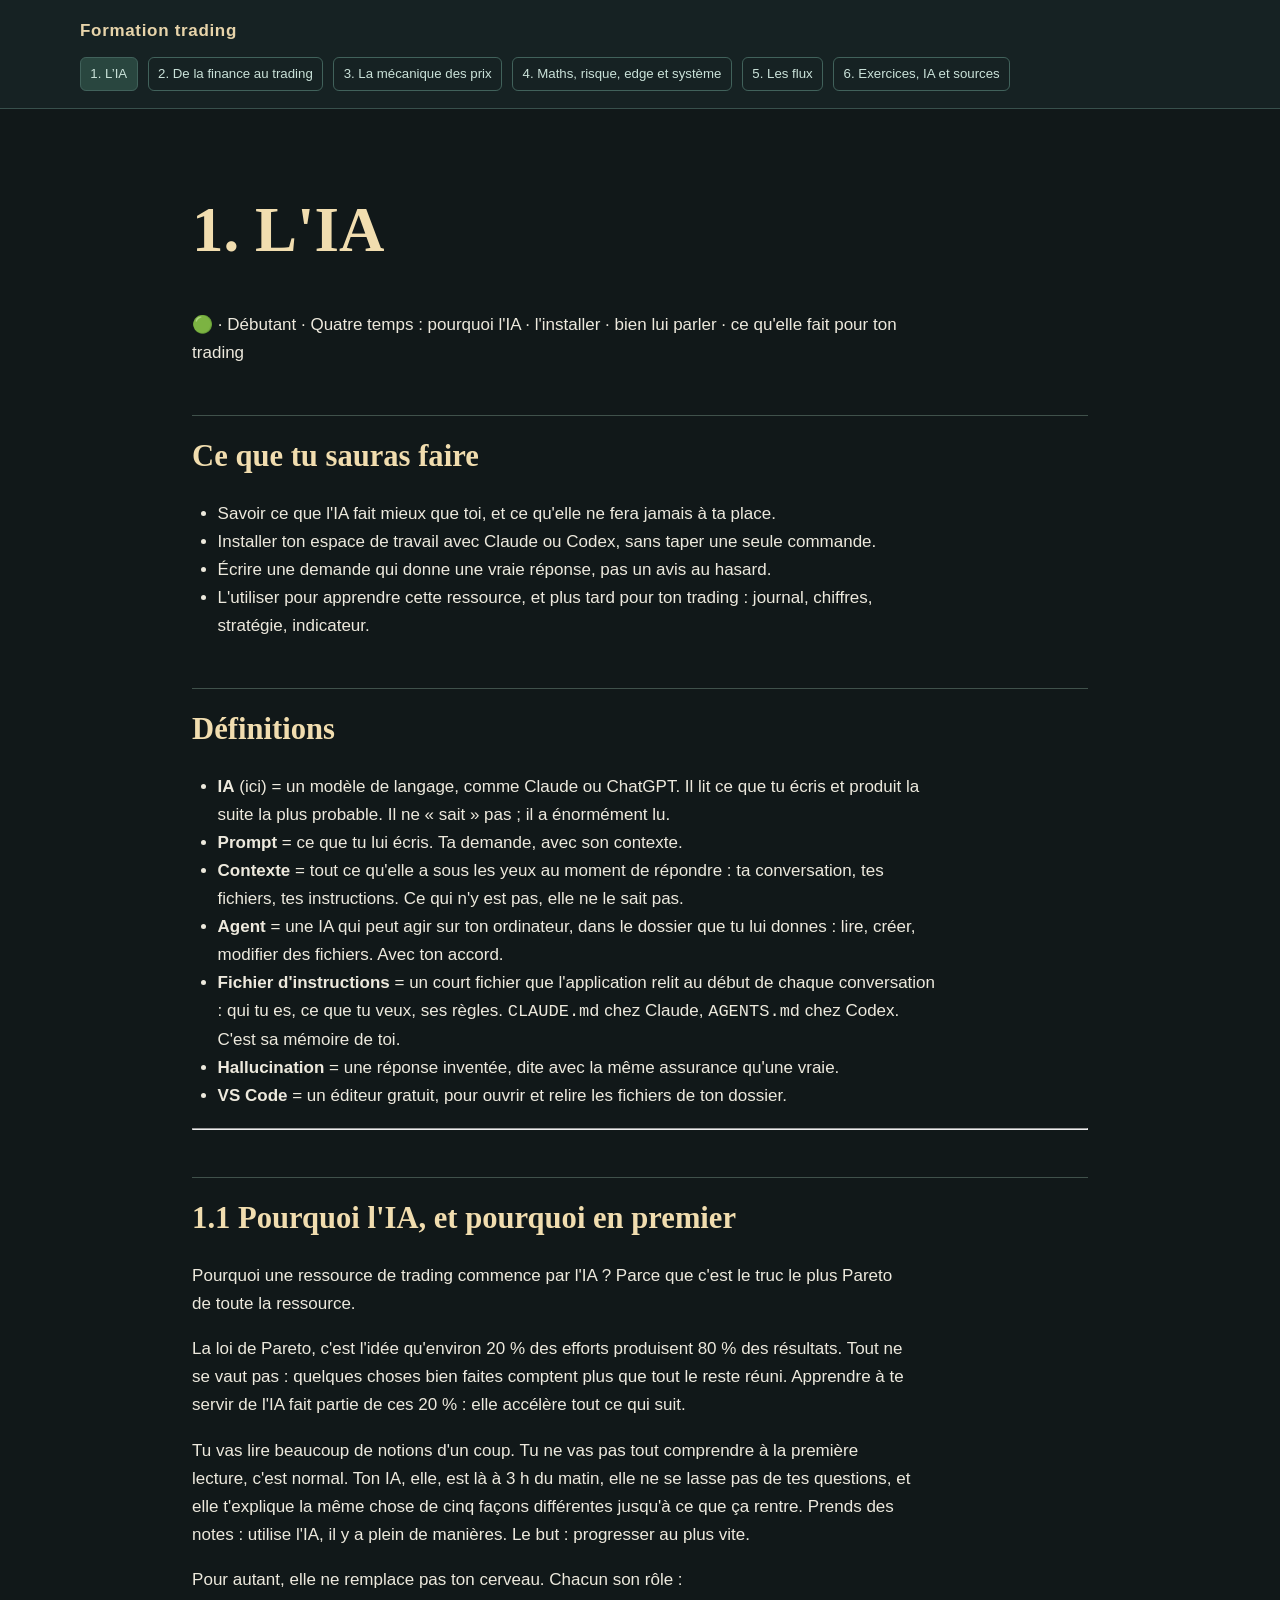
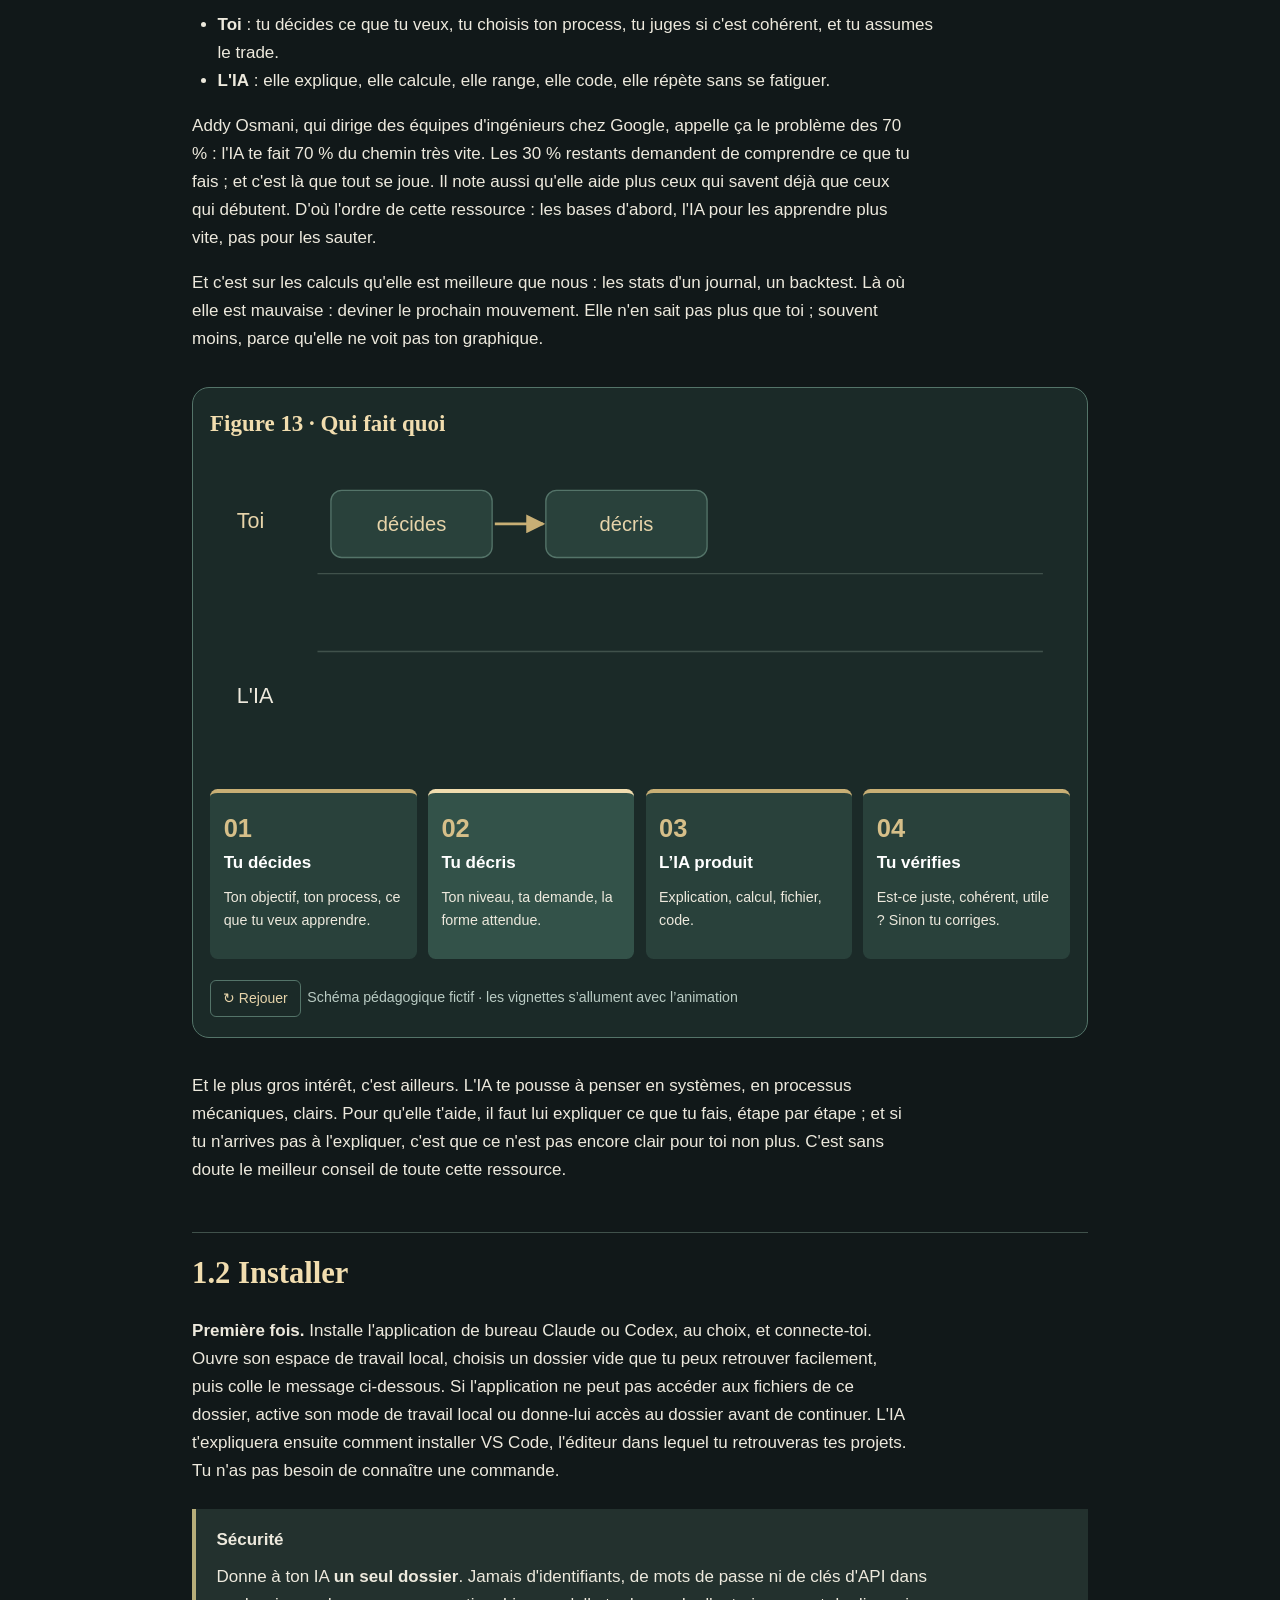
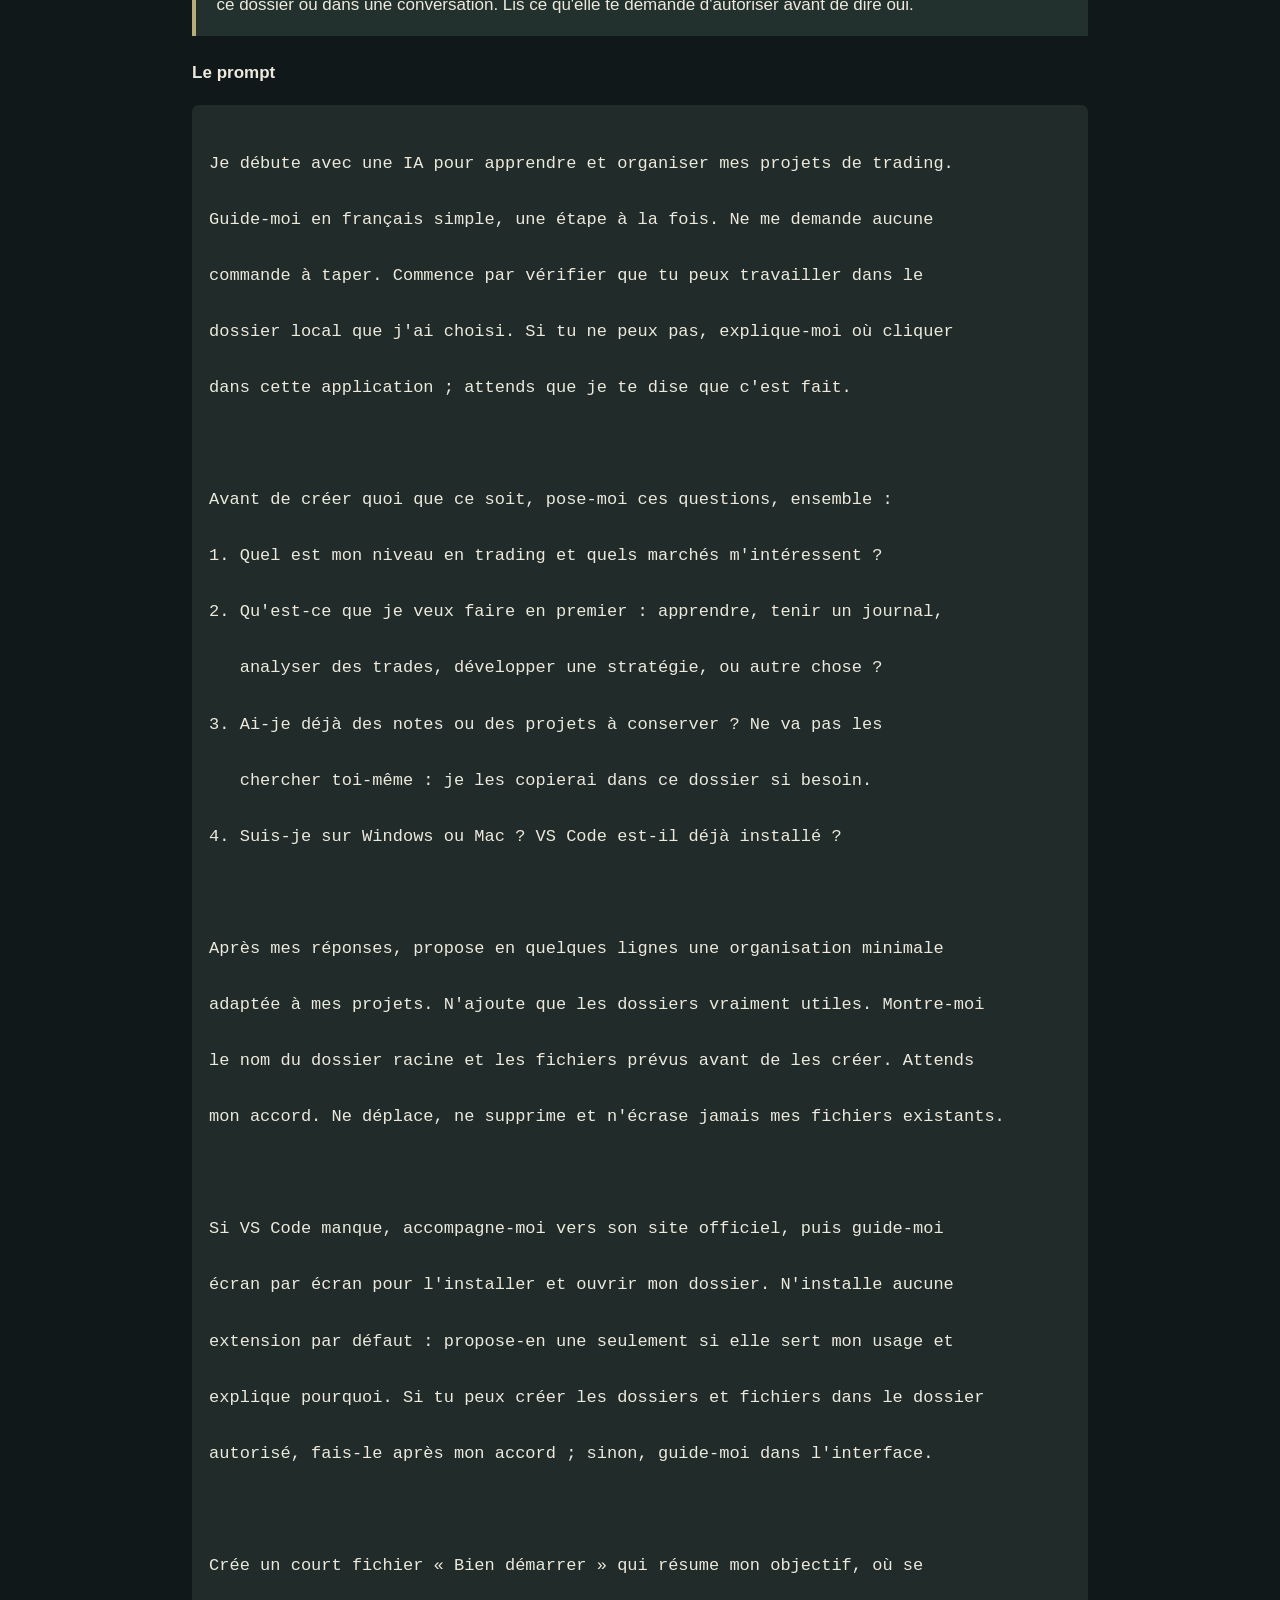
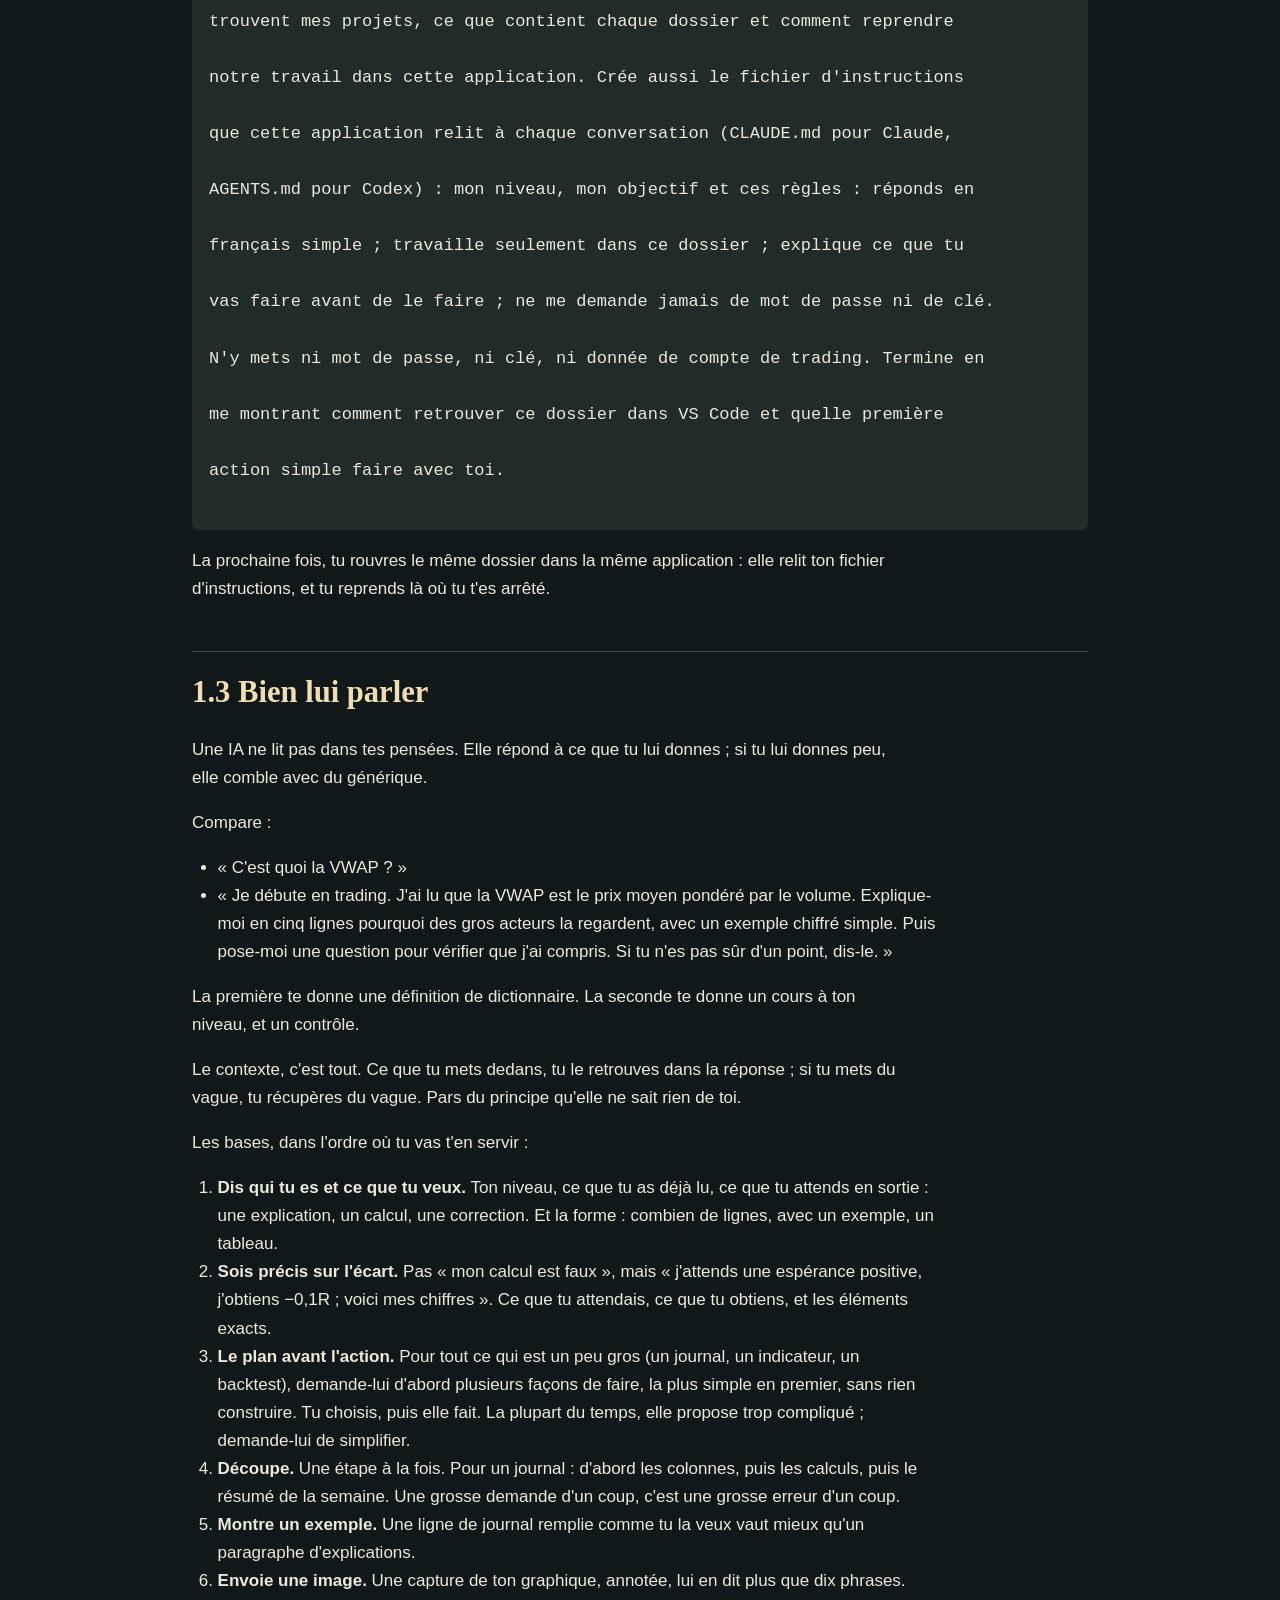
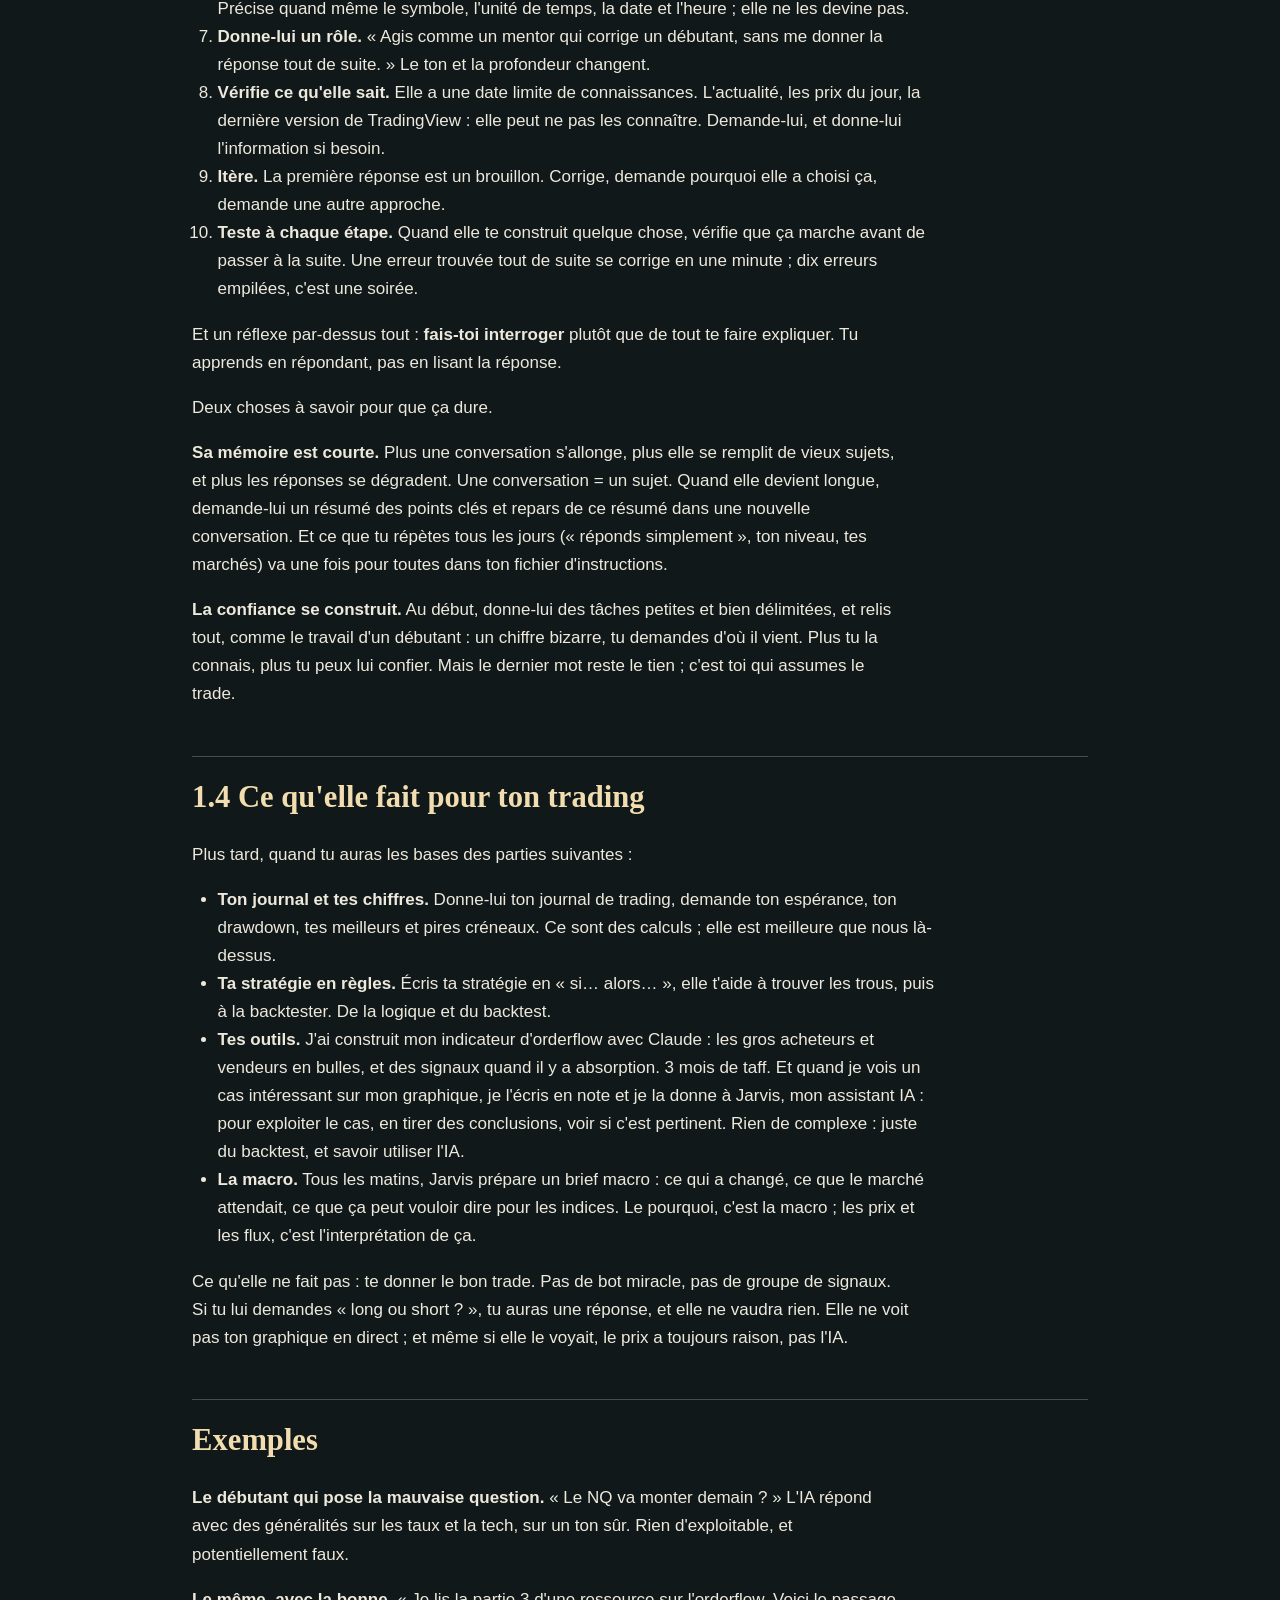
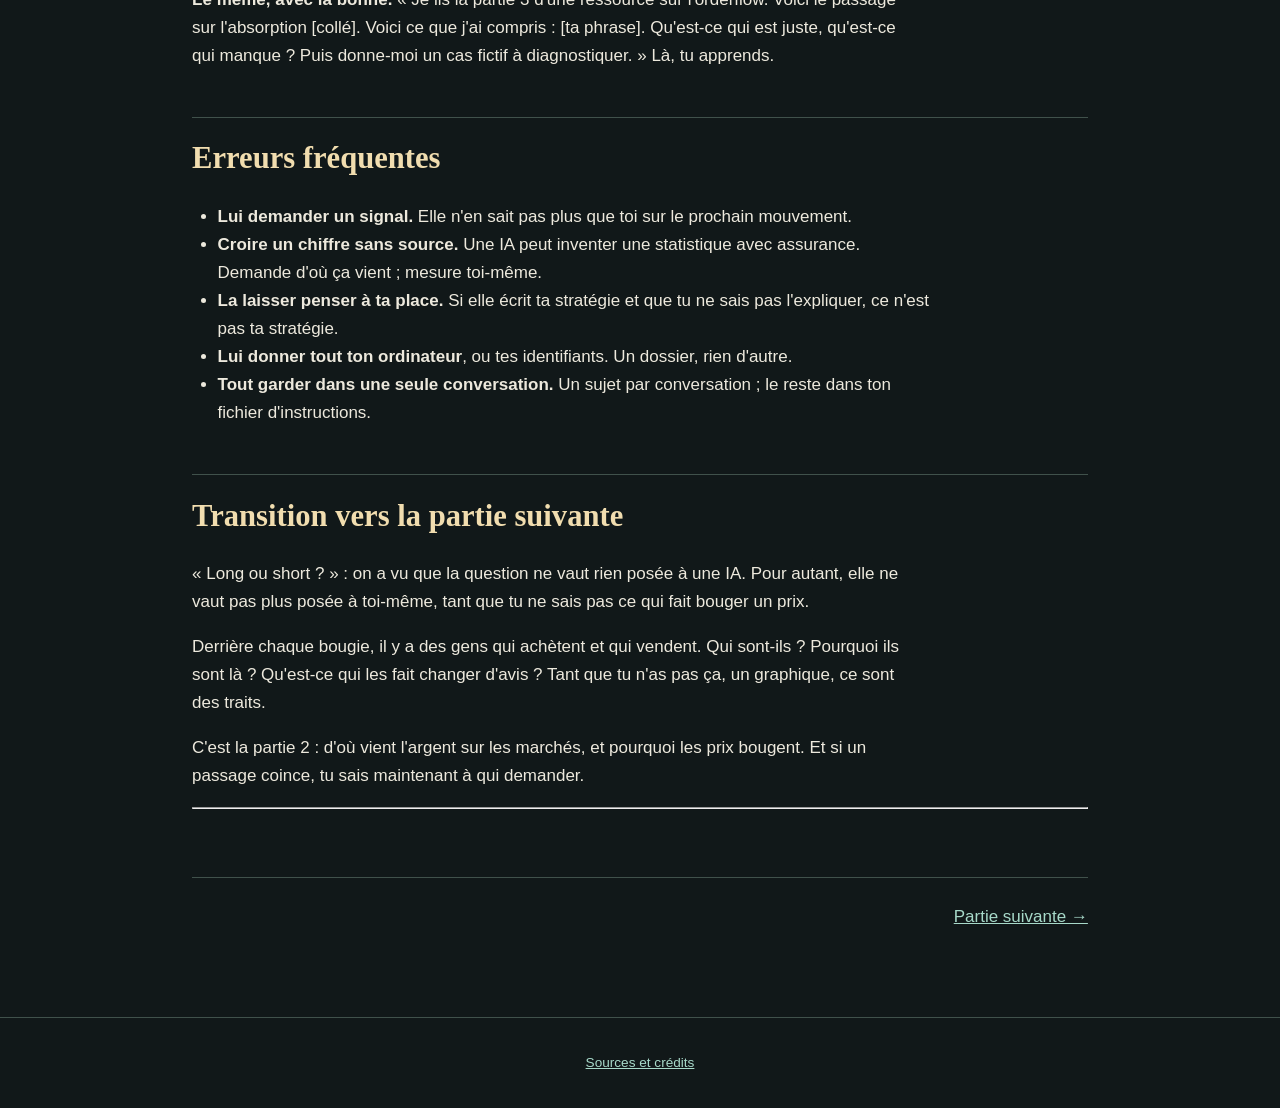
==== 1.html @ 9b66ea4e "Formation trading gratuite, version 1 du 28/09/2026 Co-Authored-By: Claude Opus 5.5 (1M context) <no" ====
<!doctype html><html lang="fr"><head><meta charset="utf-8"><meta name="viewport" content="width=device-width, initial-scale=1"><title>1. L’IA · Formation trading</title><link rel="stylesheet" href="style.css"></head><body><a class="skip" href="#contenu">Aller au contenu</a><header><a class="brand" href="index.html">Formation trading</a><nav aria-label="Sommaire"><a href="1.html" class="active">1. L’IA</a><a href="2.html" class="">2. De la finance au trading</a><a href="3.html" class="">3. La mécanique des prix</a><a href="4.html" class="">4. Maths, risque, edge et système</a><a href="5.html" class="">5. Les flux</a><a href="6.html" class="">6. Exercices, IA et sources</a></nav></header><main id="contenu"><h1>1. L'IA</h1>
<p>🟢 · Débutant · Quatre temps : pourquoi l'IA · l'installer · bien lui parler · ce qu'elle fait pour ton trading</p>
<h2>Ce que tu sauras faire</h2>
<ul>
<li>Savoir ce que l'IA fait mieux que toi, et ce qu'elle ne fera jamais à ta place.</li>
<li>Installer ton espace de travail avec Claude ou Codex, sans taper une seule commande.</li>
<li>Écrire une demande qui donne une vraie réponse, pas un avis au hasard.</li>
<li>L'utiliser pour apprendre cette ressource, et plus tard pour ton trading : journal, chiffres, stratégie, indicateur.</li>
</ul>
<h2>Définitions</h2>
<ul>
<li><strong>IA</strong> (ici) = un modèle de langage, comme Claude ou ChatGPT. Il lit ce que tu écris et produit la suite la plus probable. Il ne « sait » pas ; il a énormément lu.</li>
<li><strong>Prompt</strong> = ce que tu lui écris. Ta demande, avec son contexte.</li>
<li><strong>Contexte</strong> = tout ce qu'elle a sous les yeux au moment de répondre : ta conversation, tes fichiers, tes instructions. Ce qui n'y est pas, elle ne le sait pas.</li>
<li><strong>Agent</strong> = une IA qui peut agir sur ton ordinateur, dans le dossier que tu lui donnes : lire, créer, modifier des fichiers. Avec ton accord.</li>
<li><strong>Fichier d'instructions</strong> = un court fichier que l'application relit au début de chaque conversation : qui tu es, ce que tu veux, ses règles. <code>CLAUDE.md</code> chez Claude, <code>AGENTS.md</code> chez Codex. C'est sa mémoire de toi.</li>
<li><strong>Hallucination</strong> = une réponse inventée, dite avec la même assurance qu'une vraie.</li>
<li><strong>VS Code</strong> = un éditeur gratuit, pour ouvrir et relire les fichiers de ton dossier.</li>
</ul>
<hr>
<h2>1.1 Pourquoi l'IA, et pourquoi en premier</h2>
<p>Pourquoi une ressource de trading commence par l'IA ? Parce que c'est le truc le plus Pareto de toute la ressource.</p>
<p>La loi de Pareto, c'est l'idée qu'environ 20 % des efforts produisent 80 % des résultats. Tout ne se vaut pas : quelques choses bien faites comptent plus que tout le reste réuni. Apprendre à te servir de l'IA fait partie de ces 20 % : elle accélère tout ce qui suit.</p>
<p>Tu vas lire beaucoup de notions d'un coup. Tu ne vas pas tout comprendre à la première lecture, c'est normal. Ton IA, elle, est là à 3 h du matin, elle ne se lasse pas de tes questions, et elle t'explique la même chose de cinq façons différentes jusqu'à ce que ça rentre. Prends des notes : utilise l'IA, il y a plein de manières. Le but : progresser au plus vite.</p>
<p>Pour autant, elle ne remplace pas ton cerveau. Chacun son rôle :</p>
<ul>
<li><strong>Toi</strong> : tu décides ce que tu veux, tu choisis ton process, tu juges si c'est cohérent, et tu assumes le trade.</li>
<li><strong>L'IA</strong> : elle explique, elle calcule, elle range, elle code, elle répète sans se fatiguer.</li>
</ul>
<p>Addy Osmani, qui dirige des équipes d'ingénieurs chez Google, appelle ça le problème des 70 % : l'IA te fait 70 % du chemin très vite. Les 30 % restants demandent de comprendre ce que tu fais ; et c'est là que tout se joue. Il note aussi qu'elle aide plus ceux qui savent déjà que ceux qui débutent. D'où l'ordre de cette ressource : les bases d'abord, l'IA pour les apprendre plus vite, pas pour les sauter.</p>
<p>Et c'est sur les calculs qu'elle est meilleure que nous : les stats d'un journal, un backtest. Là où elle est mauvaise : deviner le prochain mouvement. Elle n'en sait pas plus que toi ; souvent moins, parce qu'elle ne voit pas ton graphique.</p>
<figure id="figure-13" class="figure anim" data-state="4"><figcaption>Figure 13 · Qui fait quoi</figcaption><div class="scene-wrap"><svg class="scene" viewBox="0 0 640 240" role="img" aria-label="Tu décides et décris, l'IA produit, tu vérifies"><defs><marker id="fleche" viewBox="0 0 10 10" refX="9" refY="5" markerWidth="7" markerHeight="7" orient="auto-start-reverse"><path d="M0,0 L10,5 L0,10 z" class="tete"/></marker></defs><text x="20" y="58" class="or k1" font-size="16" text-anchor="start">Toi</text><text x="20" y="188" class="k1" font-size="16" text-anchor="start">L'IA</text><line x1="80" y1="92" x2="620" y2="92" class="grille k1"/><line x1="80" y1="150" x2="620" y2="150" class="grille k1"/><g class="k1"><rect x="90" y="30" width="120" height="50" rx="8" class="boite or"/><text x="150.0" y="60.0" class="or" font-size="15" text-anchor="middle">décides</text></g><g class="k2"><rect x="250" y="30" width="120" height="50" rx="8" class="boite or"/><text x="310.0" y="60.0" class="or" font-size="15" text-anchor="middle">décris</text></g><line x1="212" y1="55" x2="248" y2="55" class="fleche draw k2" marker-end="url(#fleche)" pathLength="1"/><line x1="330" y1="82" x2="380" y2="158" class="fleche draw k3" marker-end="url(#fleche)" pathLength="1"/><g class="k3"><rect x="360" y="160" width="120" height="50" rx="8" class="boite "/><text x="420.0" y="190.0" class="" font-size="15" text-anchor="middle">produit</text></g><line x1="482" y1="170" x2="510" y2="82" class="fleche draw k4" marker-end="url(#fleche)" pathLength="1"/><g class="k4"><rect x="490" y="30" width="120" height="50" rx="8" class="boite or"/><text x="550.0" y="60.0" class="or" font-size="15" text-anchor="middle">vérifies</text></g><path d="M550,28 C550,4 310,4 310,28" class="retour draw k4" pathLength="1" fill="none" marker-end="url(#fleche)"/><text x="430" y="50" class="doux k4" font-size="12" text-anchor="middle">sinon tu corriges</text></svg></div><ol><li><span class="step">01</span><strong>Tu décides</strong><p>Ton objectif, ton process, ce que tu veux apprendre.</p></li><li><span class="step">02</span><strong>Tu décris</strong><p>Ton niveau, ta demande, la forme attendue.</p></li><li><span class="step">03</span><strong>L’IA produit</strong><p>Explication, calcul, fichier, code.</p></li><li><span class="step">04</span><strong>Tu vérifies</strong><p>Est-ce juste, cohérent, utile ? Sinon tu corriges.</p></li></ol><button type="button" class="rejouer">↻ Rejouer</button><small>Schéma pédagogique fictif · les vignettes s’allument avec l’animation</small></figure>
<p>Et le plus gros intérêt, c'est ailleurs. L'IA te pousse à penser en systèmes, en processus mécaniques, clairs. Pour qu'elle t'aide, il faut lui expliquer ce que tu fais, étape par étape ; et si tu n'arrives pas à l'expliquer, c'est que ce n'est pas encore clair pour toi non plus. C'est sans doute le meilleur conseil de toute cette ressource.</p>
<h2>1.2 Installer</h2>
<p><strong>Première fois.</strong> Installe l'application de bureau Claude ou Codex, au choix, et connecte-toi. Ouvre son espace de travail local, choisis un dossier vide que tu peux retrouver facilement, puis colle le message ci-dessous. Si l'application ne peut pas accéder aux fichiers de ce dossier, active son mode de travail local ou donne-lui accès au dossier avant de continuer. L'IA t'expliquera ensuite comment installer VS Code, l'éditeur dans lequel tu retrouveras tes projets. Tu n'as pas besoin de connaître une commande.</p>
<blockquote>
<p><strong>Sécurité</strong></p>
<p>Donne à ton IA <strong>un seul dossier</strong>. Jamais d'identifiants, de mots de passe ni de clés d'API dans ce dossier ou dans une conversation. Lis ce qu'elle te demande d'autoriser avant de dire oui.</p>
</blockquote>
<p><strong>Le prompt</strong></p>
<pre><code>
Je débute avec une IA pour apprendre et organiser mes projets de trading.

Guide-moi en français simple, une étape à la fois. Ne me demande aucune

commande à taper. Commence par vérifier que tu peux travailler dans le

dossier local que j&#x27;ai choisi. Si tu ne peux pas, explique-moi où cliquer

dans cette application ; attends que je te dise que c&#x27;est fait.



Avant de créer quoi que ce soit, pose-moi ces questions, ensemble :

1. Quel est mon niveau en trading et quels marchés m&#x27;intéressent ?

2. Qu&#x27;est-ce que je veux faire en premier : apprendre, tenir un journal,

   analyser des trades, développer une stratégie, ou autre chose ?

3. Ai-je déjà des notes ou des projets à conserver ? Ne va pas les

   chercher toi-même : je les copierai dans ce dossier si besoin.

4. Suis-je sur Windows ou Mac ? VS Code est-il déjà installé ?



Après mes réponses, propose en quelques lignes une organisation minimale

adaptée à mes projets. N&#x27;ajoute que les dossiers vraiment utiles. Montre-moi

le nom du dossier racine et les fichiers prévus avant de les créer. Attends

mon accord. Ne déplace, ne supprime et n&#x27;écrase jamais mes fichiers existants.



Si VS Code manque, accompagne-moi vers son site officiel, puis guide-moi

écran par écran pour l&#x27;installer et ouvrir mon dossier. N&#x27;installe aucune

extension par défaut : propose-en une seulement si elle sert mon usage et

explique pourquoi. Si tu peux créer les dossiers et fichiers dans le dossier

autorisé, fais-le après mon accord ; sinon, guide-moi dans l&#x27;interface.



Crée un court fichier « Bien démarrer » qui résume mon objectif, où se

trouvent mes projets, ce que contient chaque dossier et comment reprendre

notre travail dans cette application. Crée aussi le fichier d&#x27;instructions

que cette application relit à chaque conversation (CLAUDE.md pour Claude,

AGENTS.md pour Codex) : mon niveau, mon objectif et ces règles : réponds en

français simple ; travaille seulement dans ce dossier ; explique ce que tu

vas faire avant de le faire ; ne me demande jamais de mot de passe ni de clé.

N&#x27;y mets ni mot de passe, ni clé, ni donnée de compte de trading. Termine en

me montrant comment retrouver ce dossier dans VS Code et quelle première

action simple faire avec toi.

</code></pre>
<p>La prochaine fois, tu rouvres le même dossier dans la même application : elle relit ton fichier d'instructions, et tu reprends là où tu t'es arrêté.</p>
<h2>1.3 Bien lui parler</h2>
<p>Une IA ne lit pas dans tes pensées. Elle répond à ce que tu lui donnes ; si tu lui donnes peu, elle comble avec du générique.</p>
<p>Compare :</p>
<ul>
<li>« C'est quoi la VWAP ? »</li>
<li>« Je débute en trading. J'ai lu que la VWAP est le prix moyen pondéré par le volume. Explique-moi en cinq lignes pourquoi des gros acteurs la regardent, avec un exemple chiffré simple. Puis pose-moi une question pour vérifier que j'ai compris. Si tu n'es pas sûr d'un point, dis-le. »</li>
</ul>
<p>La première te donne une définition de dictionnaire. La seconde te donne un cours à ton niveau, et un contrôle.</p>
<p>Le contexte, c'est tout. Ce que tu mets dedans, tu le retrouves dans la réponse ; si tu mets du vague, tu récupères du vague. Pars du principe qu'elle ne sait rien de toi.</p>
<p>Les bases, dans l'ordre où tu vas t'en servir :</p>
<ol>
<li><strong>Dis qui tu es et ce que tu veux.</strong> Ton niveau, ce que tu as déjà lu, ce que tu attends en sortie : une explication, un calcul, une correction. Et la forme : combien de lignes, avec un exemple, un tableau.</li>
<li><strong>Sois précis sur l'écart.</strong> Pas « mon calcul est faux », mais « j'attends une espérance positive, j'obtiens −0,1R ; voici mes chiffres ». Ce que tu attendais, ce que tu obtiens, et les éléments exacts.</li>
<li><strong>Le plan avant l'action.</strong> Pour tout ce qui est un peu gros (un journal, un indicateur, un backtest), demande-lui d'abord plusieurs façons de faire, la plus simple en premier, sans rien construire. Tu choisis, puis elle fait. La plupart du temps, elle propose trop compliqué ; demande-lui de simplifier.</li>
<li><strong>Découpe.</strong> Une étape à la fois. Pour un journal : d'abord les colonnes, puis les calculs, puis le résumé de la semaine. Une grosse demande d'un coup, c'est une grosse erreur d'un coup.</li>
<li><strong>Montre un exemple.</strong> Une ligne de journal remplie comme tu la veux vaut mieux qu'un paragraphe d'explications.</li>
<li><strong>Envoie une image.</strong> Une capture de ton graphique, annotée, lui en dit plus que dix phrases. Précise quand même le symbole, l'unité de temps, la date et l'heure ; elle ne les devine pas.</li>
<li><strong>Donne-lui un rôle.</strong> « Agis comme un mentor qui corrige un débutant, sans me donner la réponse tout de suite. » Le ton et la profondeur changent.</li>
<li><strong>Vérifie ce qu'elle sait.</strong> Elle a une date limite de connaissances. L'actualité, les prix du jour, la dernière version de TradingView : elle peut ne pas les connaître. Demande-lui, et donne-lui l'information si besoin.</li>
<li><strong>Itère.</strong> La première réponse est un brouillon. Corrige, demande pourquoi elle a choisi ça, demande une autre approche.</li>
<li><strong>Teste à chaque étape.</strong> Quand elle te construit quelque chose, vérifie que ça marche avant de passer à la suite. Une erreur trouvée tout de suite se corrige en une minute ; dix erreurs empilées, c'est une soirée.</li>
</ol>
<p>Et un réflexe par-dessus tout : <strong>fais-toi interroger</strong> plutôt que de tout te faire expliquer. Tu apprends en répondant, pas en lisant la réponse.</p>
<p>Deux choses à savoir pour que ça dure.</p>
<p><strong>Sa mémoire est courte.</strong> Plus une conversation s'allonge, plus elle se remplit de vieux sujets, et plus les réponses se dégradent. Une conversation = un sujet. Quand elle devient longue, demande-lui un résumé des points clés et repars de ce résumé dans une nouvelle conversation. Et ce que tu répètes tous les jours (« réponds simplement », ton niveau, tes marchés) va une fois pour toutes dans ton fichier d'instructions.</p>
<p><strong>La confiance se construit.</strong> Au début, donne-lui des tâches petites et bien délimitées, et relis tout, comme le travail d'un débutant : un chiffre bizarre, tu demandes d'où il vient. Plus tu la connais, plus tu peux lui confier. Mais le dernier mot reste le tien ; c'est toi qui assumes le trade.</p>
<h2>1.4 Ce qu'elle fait pour ton trading</h2>
<p>Plus tard, quand tu auras les bases des parties suivantes :</p>
<ul>
<li><strong>Ton journal et tes chiffres.</strong> Donne-lui ton journal de trading, demande ton espérance, ton drawdown, tes meilleurs et pires créneaux. Ce sont des calculs ; elle est meilleure que nous là-dessus.</li>
<li><strong>Ta stratégie en règles.</strong> Écris ta stratégie en « si… alors… », elle t'aide à trouver les trous, puis à la backtester. De la logique et du backtest.</li>
<li><strong>Tes outils.</strong> J'ai construit mon indicateur d'orderflow avec Claude : les gros acheteurs et vendeurs en bulles, et des signaux quand il y a absorption. 3 mois de taff. Et quand je vois un cas intéressant sur mon graphique, je l'écris en note et je la donne à Jarvis, mon assistant IA : pour exploiter le cas, en tirer des conclusions, voir si c'est pertinent. Rien de complexe : juste du backtest, et savoir utiliser l'IA.</li>
<li><strong>La macro.</strong> Tous les matins, Jarvis prépare un brief macro : ce qui a changé, ce que le marché attendait, ce que ça peut vouloir dire pour les indices. Le pourquoi, c'est la macro ; les prix et les flux, c'est l'interprétation de ça.</li>
</ul>
<p>Ce qu'elle ne fait pas : te donner le bon trade. Pas de bot miracle, pas de groupe de signaux. Si tu lui demandes « long ou short ? », tu auras une réponse, et elle ne vaudra rien. Elle ne voit pas ton graphique en direct ; et même si elle le voyait, le prix a toujours raison, pas l'IA.</p>
<h2>Exemples</h2>
<p><strong>Le débutant qui pose la mauvaise question.</strong> « Le NQ va monter demain ? » L'IA répond avec des généralités sur les taux et la tech, sur un ton sûr. Rien d'exploitable, et potentiellement faux.</p>
<p><strong>Le même, avec la bonne.</strong> « Je lis la partie 3 d'une ressource sur l'orderflow. Voici le passage sur l'absorption [collé]. Voici ce que j'ai compris : [ta phrase]. Qu'est-ce qui est juste, qu'est-ce qui manque ? Puis donne-moi un cas fictif à diagnostiquer. » Là, tu apprends.</p>
<h2>Erreurs fréquentes</h2>
<ul>
<li><strong>Lui demander un signal.</strong> Elle n'en sait pas plus que toi sur le prochain mouvement.</li>
<li><strong>Croire un chiffre sans source.</strong> Une IA peut inventer une statistique avec assurance. Demande d'où ça vient ; mesure toi-même.</li>
<li><strong>La laisser penser à ta place.</strong> Si elle écrit ta stratégie et que tu ne sais pas l'expliquer, ce n'est pas ta stratégie.</li>
<li><strong>Lui donner tout ton ordinateur</strong>, ou tes identifiants. Un dossier, rien d'autre.</li>
<li><strong>Tout garder dans une seule conversation.</strong> Un sujet par conversation ; le reste dans ton fichier d'instructions.</li>
</ul>
<h2>Transition vers la partie suivante</h2>
<p>« Long ou short ? » : on a vu que la question ne vaut rien posée à une IA. Pour autant, elle ne vaut pas plus posée à toi-même, tant que tu ne sais pas ce qui fait bouger un prix.</p>
<p>Derrière chaque bougie, il y a des gens qui achètent et qui vendent. Qui sont-ils ? Pourquoi ils sont là ? Qu'est-ce qui les fait changer d'avis ? Tant que tu n'as pas ça, un graphique, ce sont des traits.</p>
<p>C'est la partie 2 : d'où vient l'argent sur les marchés, et pourquoi les prix bougent. Et si un passage coince, tu sais maintenant à qui demander.</p>
<hr>
<div class="pager"><span></span><a href="2.html">Partie suivante →</a></div></main><footer><a href="6.html#sources">Sources et crédits</a></footer><script src="anim.js" defer></script></body></html>
---- style.css ----
:root{font-family:Inter,Segoe UI,Arial,sans-serif;color:#ede9dd;background:#111819;font-size:17px;line-height:1.65}*{box-sizing:border-box}body{margin:0}a{color:#a7d9c9}a:hover{color:#fff}header{background:#162223;border-bottom:1px solid #38504c;padding:1rem max(1rem,calc((100vw - 1120px)/2));position:relative}.brand{display:block;color:#e7d4aa;text-decoration:none;font-weight:700;letter-spacing:.04em;margin-bottom:.7rem}nav[aria-label=Sommaire]{display:flex;gap:.6rem;flex-wrap:wrap}nav[aria-label=Sommaire] a{font-size:.78rem;line-height:1.25;padding:.45rem .55rem;border:1px solid #41625b;border-radius:.35rem;text-decoration:none;color:#cae2d9}.active,nav a:hover{background:#29463f}main{max-width:940px;margin:auto;padding:2.5rem 1.3rem 5rem}h1,h2,h3{font-family:Georgia,serif;line-height:1.2;color:#f1ddaf}h1{font-size:clamp(2.2rem,5vw,3.7rem)}h2{font-size:1.8rem;margin-top:2.8rem;border-top:1px solid #40514b;padding-top:1.3rem}h3{font-size:1.3rem;margin-top:2rem}p,li{max-width:76ch}ul,ol{padding-left:1.5rem}blockquote{background:#23312e;border-left:4px solid #b7ad79;margin:1.4rem 0;padding:.5rem 1.2rem}blockquote p{margin:.5rem 0}mark{background:#665330;color:#fff0c8;padding:.05rem .2rem}table{display:block;overflow-x:auto;border-collapse:collapse;max-width:100%;font-size:.88rem}th,td{border:1px solid #50635d;padding:.45rem .65rem;min-width:120px}th{background:#23312e}code{font-family:Consolas,monospace}pre{overflow-x:auto;background:#202b2a;padding:1rem;border-radius:.4rem}pre code{white-space:pre-wrap}.draft{border-left:3px solid #cfad6c;padding:.6rem 1rem;background:#2b2922;color:#f3dfb5}.figure{border:1px solid #547469;background:#1b2a28;border-radius:1rem;padding:1rem;margin:2rem 0}.figure figcaption{font-family:Georgia,serif;font-size:1.35rem;color:#f1ddaf;font-weight:700}.figure ol{display:grid;grid-template-columns:repeat(4,minmax(0,1fr));gap:.65rem;list-style:none;padding:0}.figure li{background:#29413b;border-top:4px solid #c8af75;border-radius:.45rem;padding:.8rem;min-height:10rem}.figure li strong{display:block;color:#fff}.figure li p{font-size:.84rem;margin:.5rem 0}.step{display:block;color:#d6bf89;font-size:1.5rem;font-weight:800}.figure small{color:#b9cbc3}.pager{display:flex;justify-content:space-between;gap:1rem;border-top:1px solid #40514b;padding-top:1.5rem;margin-top:4rem}.toc{display:grid;grid-template-columns:repeat(2,minmax(0,1fr));gap:.7rem;margin:2rem 0}.toc a{border:1px solid #547469;padding:1rem;border-radius:.5rem;text-decoration:none}footer{border-top:1px solid #40514b;text-align:center;padding:2rem;color:#b6c5bd;font-size:.8rem}.skip{position:absolute;left:-10000px}.skip:focus{left:1rem;top:1rem;background:#fff;color:#111;padding:.5rem;z-index:10}@media(max-width:680px){main{padding:1.3rem 1rem 3rem}nav[aria-label=Sommaire]{overflow-x:auto;flex-wrap:nowrap;padding-bottom:.3rem}nav[aria-label=Sommaire] a{white-space:nowrap}.figure ol,.toc{grid-template-columns:1fr 1fr}.figure li{min-height:0}}@media(max-width:420px){.figure ol,.toc{grid-template-columns:1fr}}
.capture{margin:2rem 0}.capture img{display:block;max-width:100%;height:auto;border:1px solid #547469;border-radius:.4rem}.capture figcaption{font-size:.84rem;color:#b9cbc3;margin-top:.5rem}

/* Figures animées : couleurs de la charte existante, un geste par état. */
.scene{display:block;width:100%;height:auto;margin:.4rem 0 .8rem;font-family:inherit}
.scene text{fill:#ede9dd}.scene .doux{fill:#b9cbc3}.scene .or{fill:#e7d4aa}.scene .up{fill:#8fd1b4}.scene .dn{fill:#e39a86}
.scene .grille{stroke:#40514b;stroke-width:1}.scene .cadre{fill:#1f302d;stroke:#40514b}.scene .boite{fill:#29413b;stroke:#547469}
.scene .jeton{fill:#b9cbc3}.scene .barre,.scene .vol{fill:#6f8d85}.scene .bougie{fill:#a7d9c9}.scene .point{fill:#a7d9c9}
.scene .or-plein,.scene .tete{fill:#c8af75}.scene .prix{stroke:#ede9dd;stroke-width:2.5}.scene .vwap{stroke:#c8af75;stroke-width:3}
.scene .bande{stroke:#c8af75;stroke-width:1.5;stroke-dasharray:6 5}.scene .repere{stroke:#c8af75;stroke-width:1.5;stroke-dasharray:5 5}
.scene .fleche,.scene .fleche-up,.scene .retour{stroke:#c8af75;stroke-width:2}.scene .fleche-up{stroke:#8fd1b4}.scene .retour{stroke-dasharray:6 5}
.scene .up-l{stroke:#8fd1b4;stroke-width:3}.scene .or-l{stroke:#c8af75;stroke-width:3}.scene .dn-l{stroke:#e39a86;stroke-width:3}
.anim [class*=" k"],.anim [class^="k"],.anim [class*=" only"]{opacity:0;transition:opacity .5s ease,stroke-dashoffset 1.1s ease,transform .6s ease}
.anim .draw{stroke-dasharray:1;stroke-dashoffset:1}.anim .retour.draw{stroke-dasharray:none}
.anim .grow{transform:scaleX(0);transform-box:fill-box;transform-origin:left}
.anim .o2,.anim .o4{transition:opacity .35s ease}
.figure.anim li{transition:border-color .3s,background .3s}.figure.anim li.on{background:#335249;border-top-color:#f1ddaf}
.rejouer,.choix button{font:inherit;font-size:.82rem;color:#e7d4aa;background:none;border:1px solid #547469;border-radius:.35rem;padding:.35rem .7rem;cursor:pointer;margin:.2rem .4rem .2rem 0}
.rejouer:hover,.choix button:hover{background:#29463f}.choix{margin:.3rem 0}.verdict{margin:.4rem 0;color:#f3dfb5;min-height:1.4em}
@media(prefers-reduced-motion:reduce){.anim *{transition:none!important}}
.anim[data-state="1"] .k1,.anim[data-state="2"] .k1,.anim[data-state="3"] .k1,.anim[data-state="4"] .k1{opacity:1;stroke-dashoffset:0;transform:none}
.anim[data-state="1"] .o1,.anim[data-state="2"] .o1,.anim[data-state="3"] .o1,.anim[data-state="4"] .o1{opacity:0}
.anim[data-state="1"] .only1{opacity:1;stroke-dashoffset:0}
.anim[data-state="2"] .k2,.anim[data-state="3"] .k2,.anim[data-state="4"] .k2{opacity:1;stroke-dashoffset:0;transform:none}
.anim[data-state="2"] .o2,.anim[data-state="3"] .o2,.anim[data-state="4"] .o2{opacity:0}
.anim[data-state="2"] .only2{opacity:1;stroke-dashoffset:0}
.anim[data-state="3"] .k3,.anim[data-state="4"] .k3{opacity:1;stroke-dashoffset:0;transform:none}
.anim[data-state="3"] .o3,.anim[data-state="4"] .o3{opacity:0}
.anim[data-state="3"] .only3{opacity:1;stroke-dashoffset:0}
.anim[data-state="4"] .k4{opacity:1;stroke-dashoffset:0;transform:none}
.anim[data-state="4"] .o4{opacity:0}
.anim[data-state="4"] .only4{opacity:1;stroke-dashoffset:0}
@media(max-width:680px){.scene-wrap{overflow-x:auto}.scene{min-width:560px}}
@media(max-width:420px){.figure.anim ol{grid-template-columns:1fr 1fr}.figure.anim li{padding:.6rem}.figure.anim li p{font-size:.78rem}}
.choix .question{margin:.2rem 0 .4rem;color:#e7d4aa;font-weight:700}
.zoom{cursor:zoom-in}.fige{overflow:hidden}
.visionneuse{position:fixed;inset:0;z-index:20;background:rgba(8,12,12,.93);display:flex;align-items:center;justify-content:center;padding:3.5rem 1rem 1rem;cursor:zoom-out}
.visionneuse[hidden]{display:none}.visionneuse img{max-width:100%;max-height:100%;border-radius:.4rem}
.fermer{position:absolute;top:.8rem;right:.8rem;font:inherit;font-size:.95rem;color:#111;background:#e7d4aa;border:0;border-radius:.35rem;padding:.45rem .8rem;cursor:pointer}
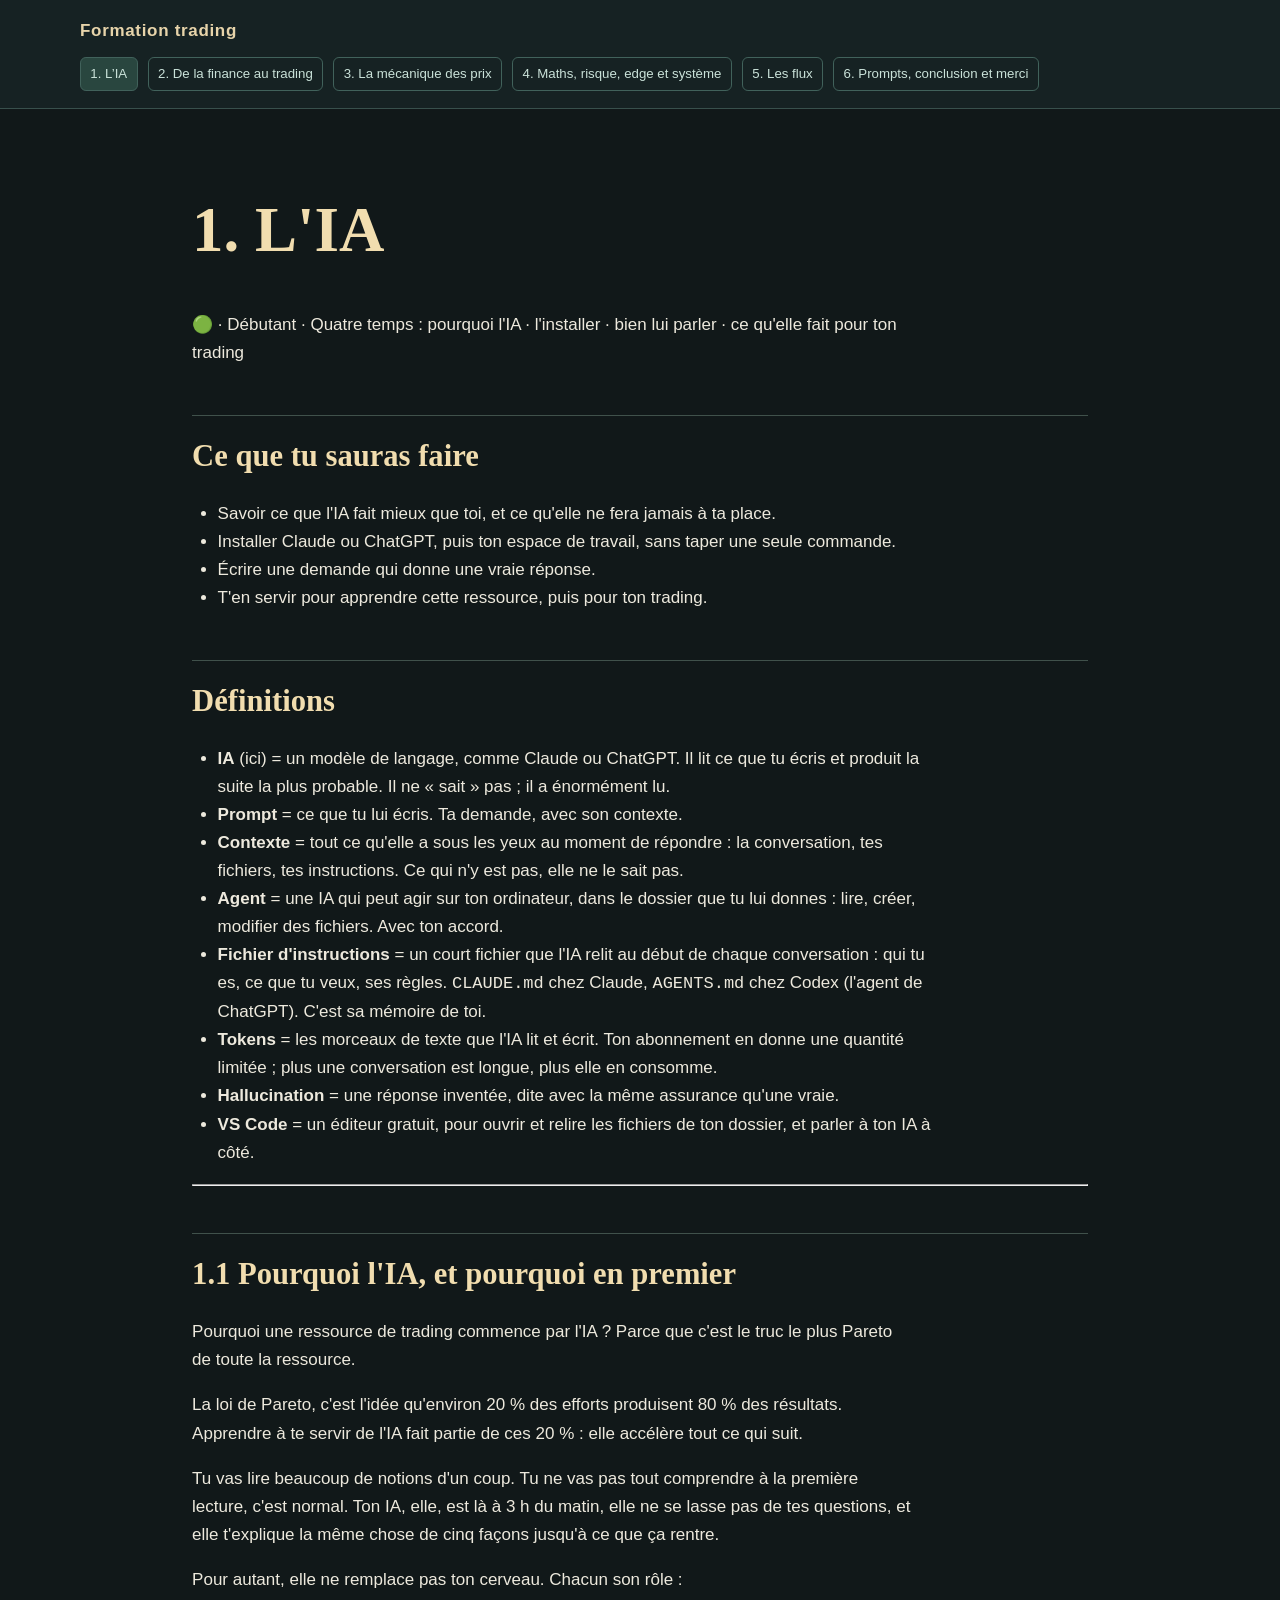
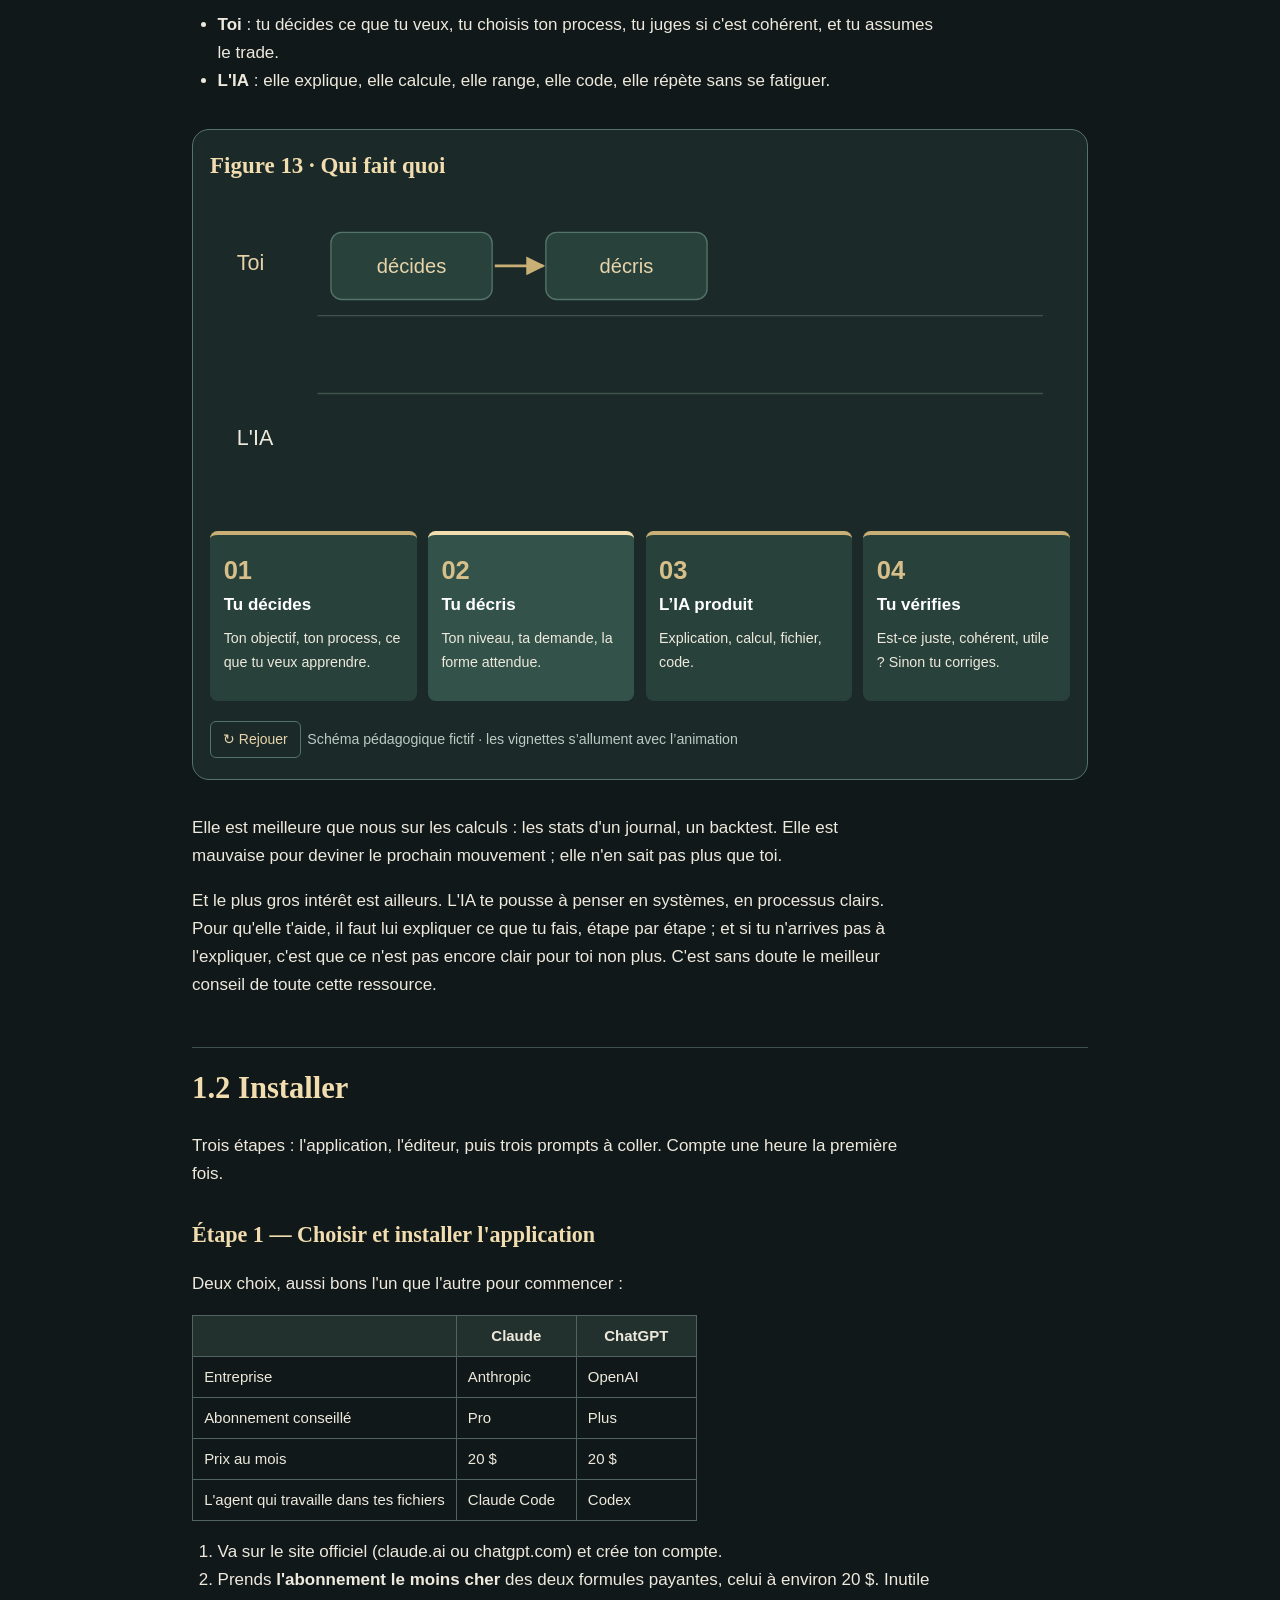
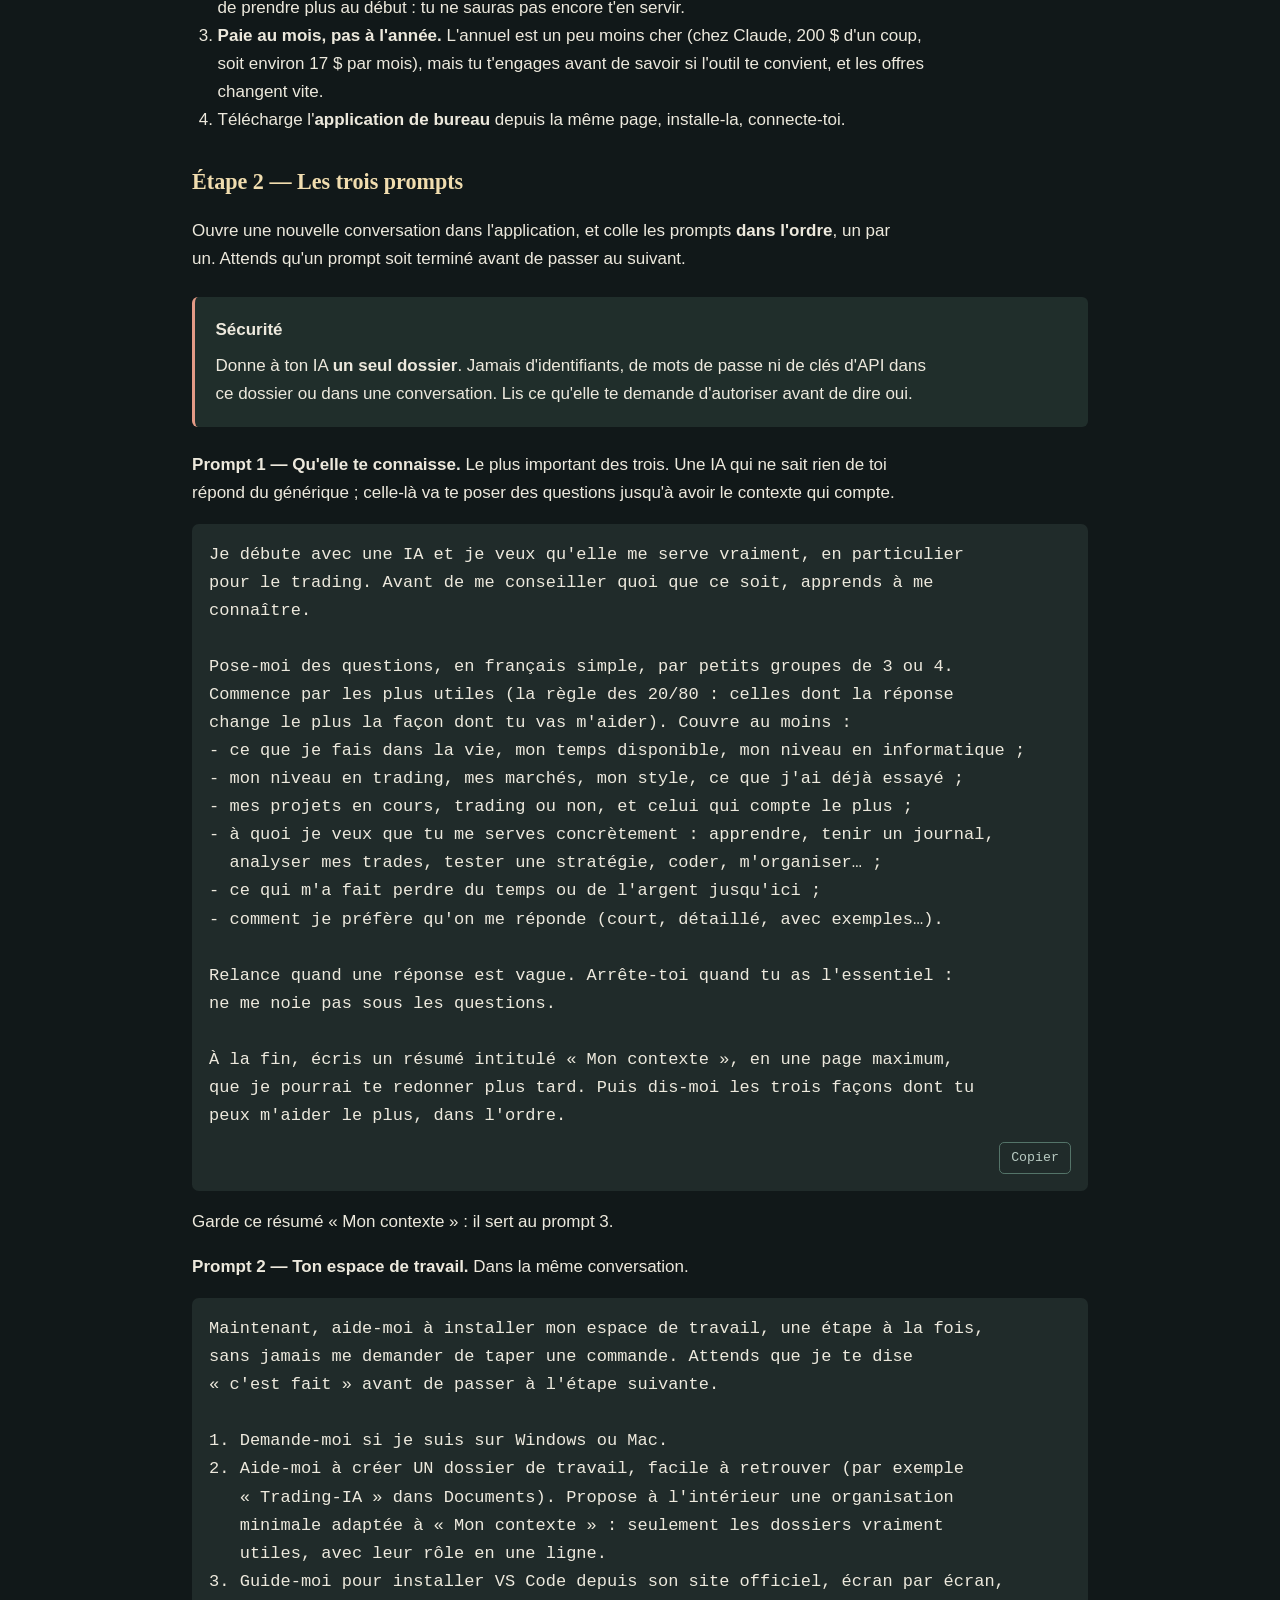
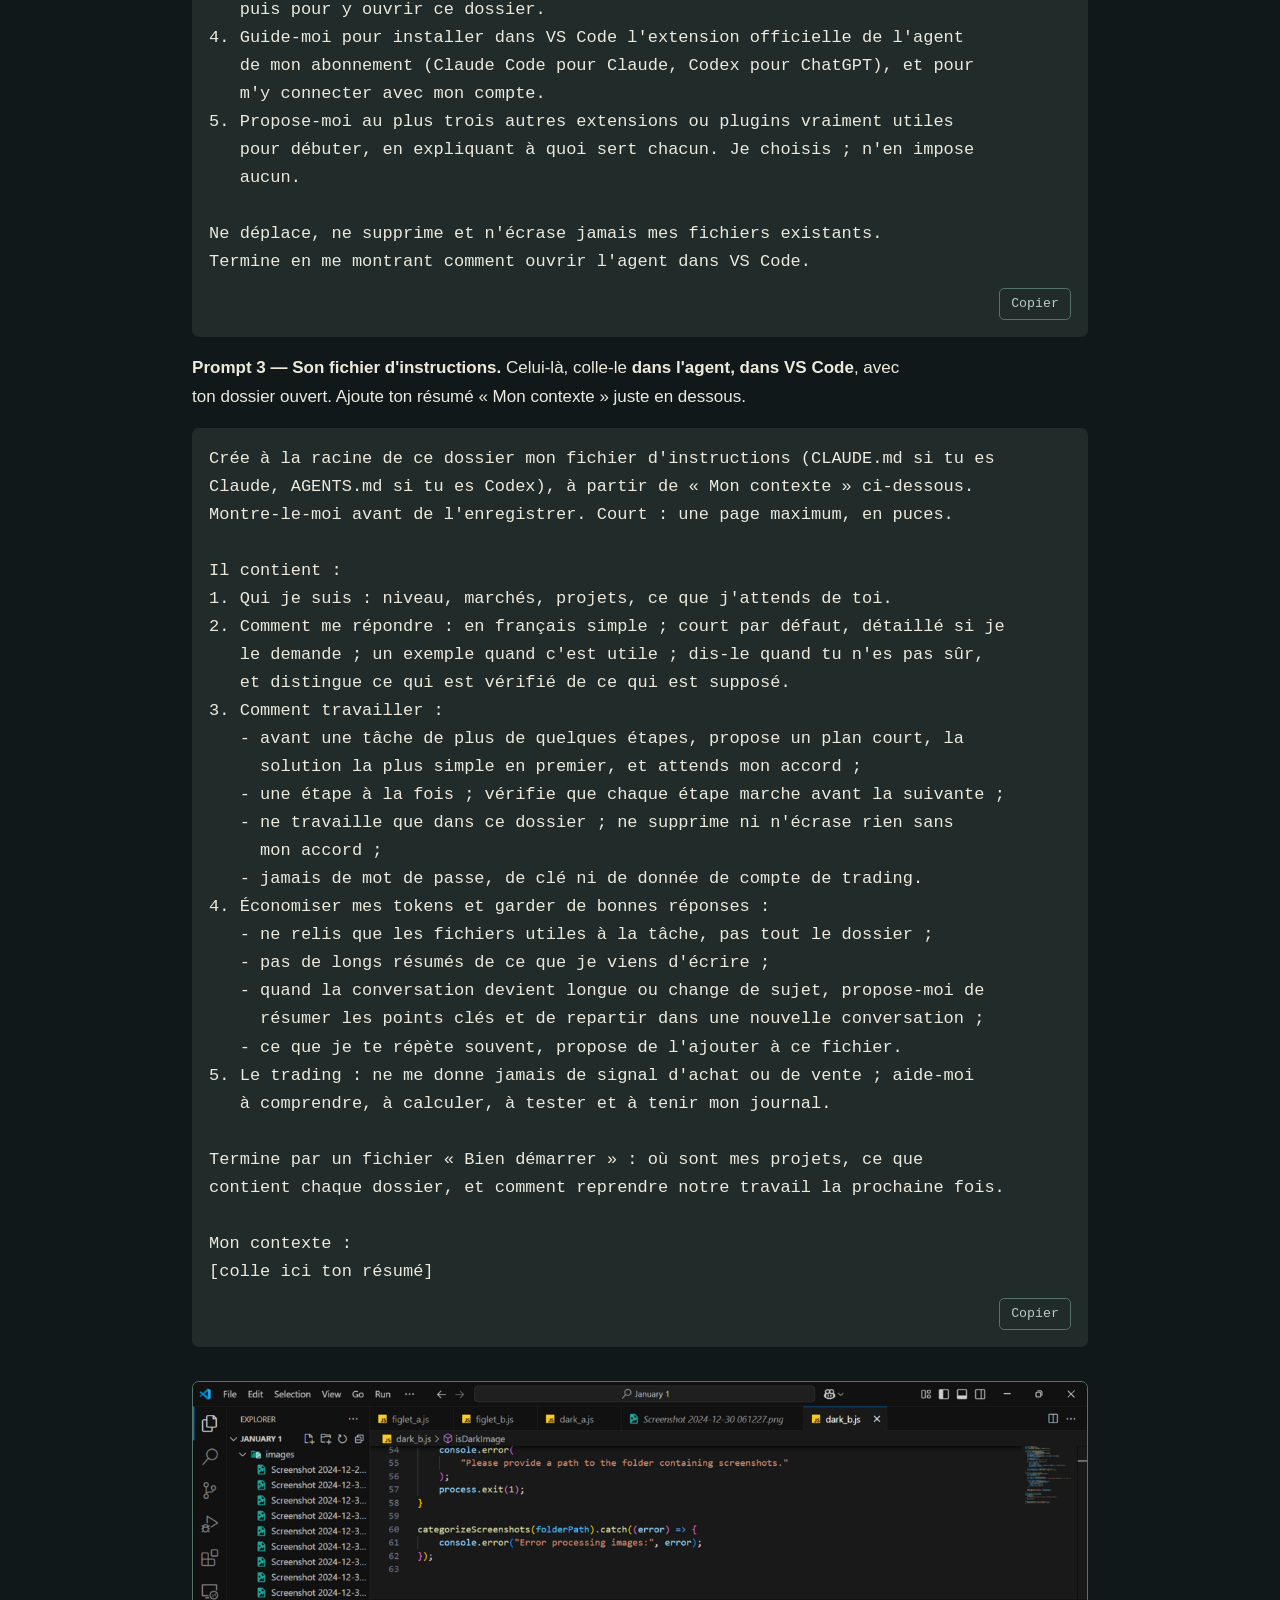
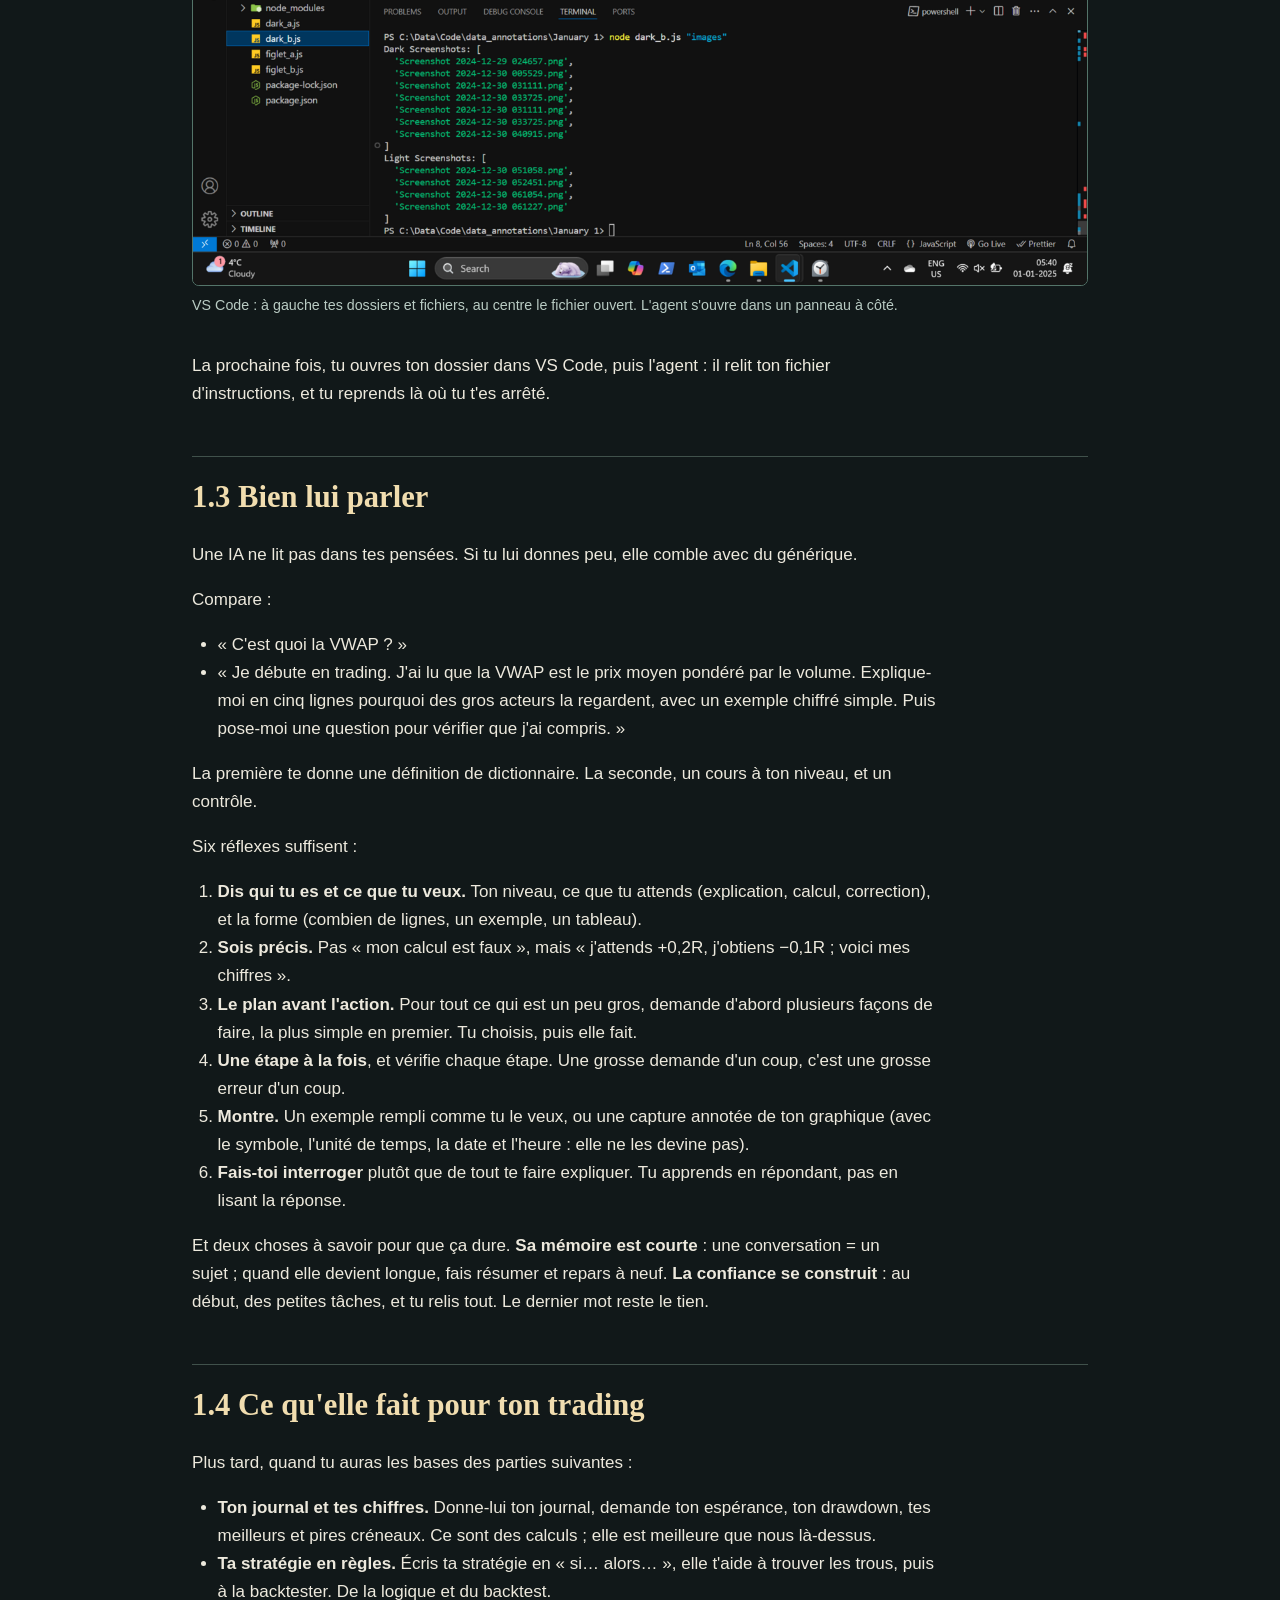
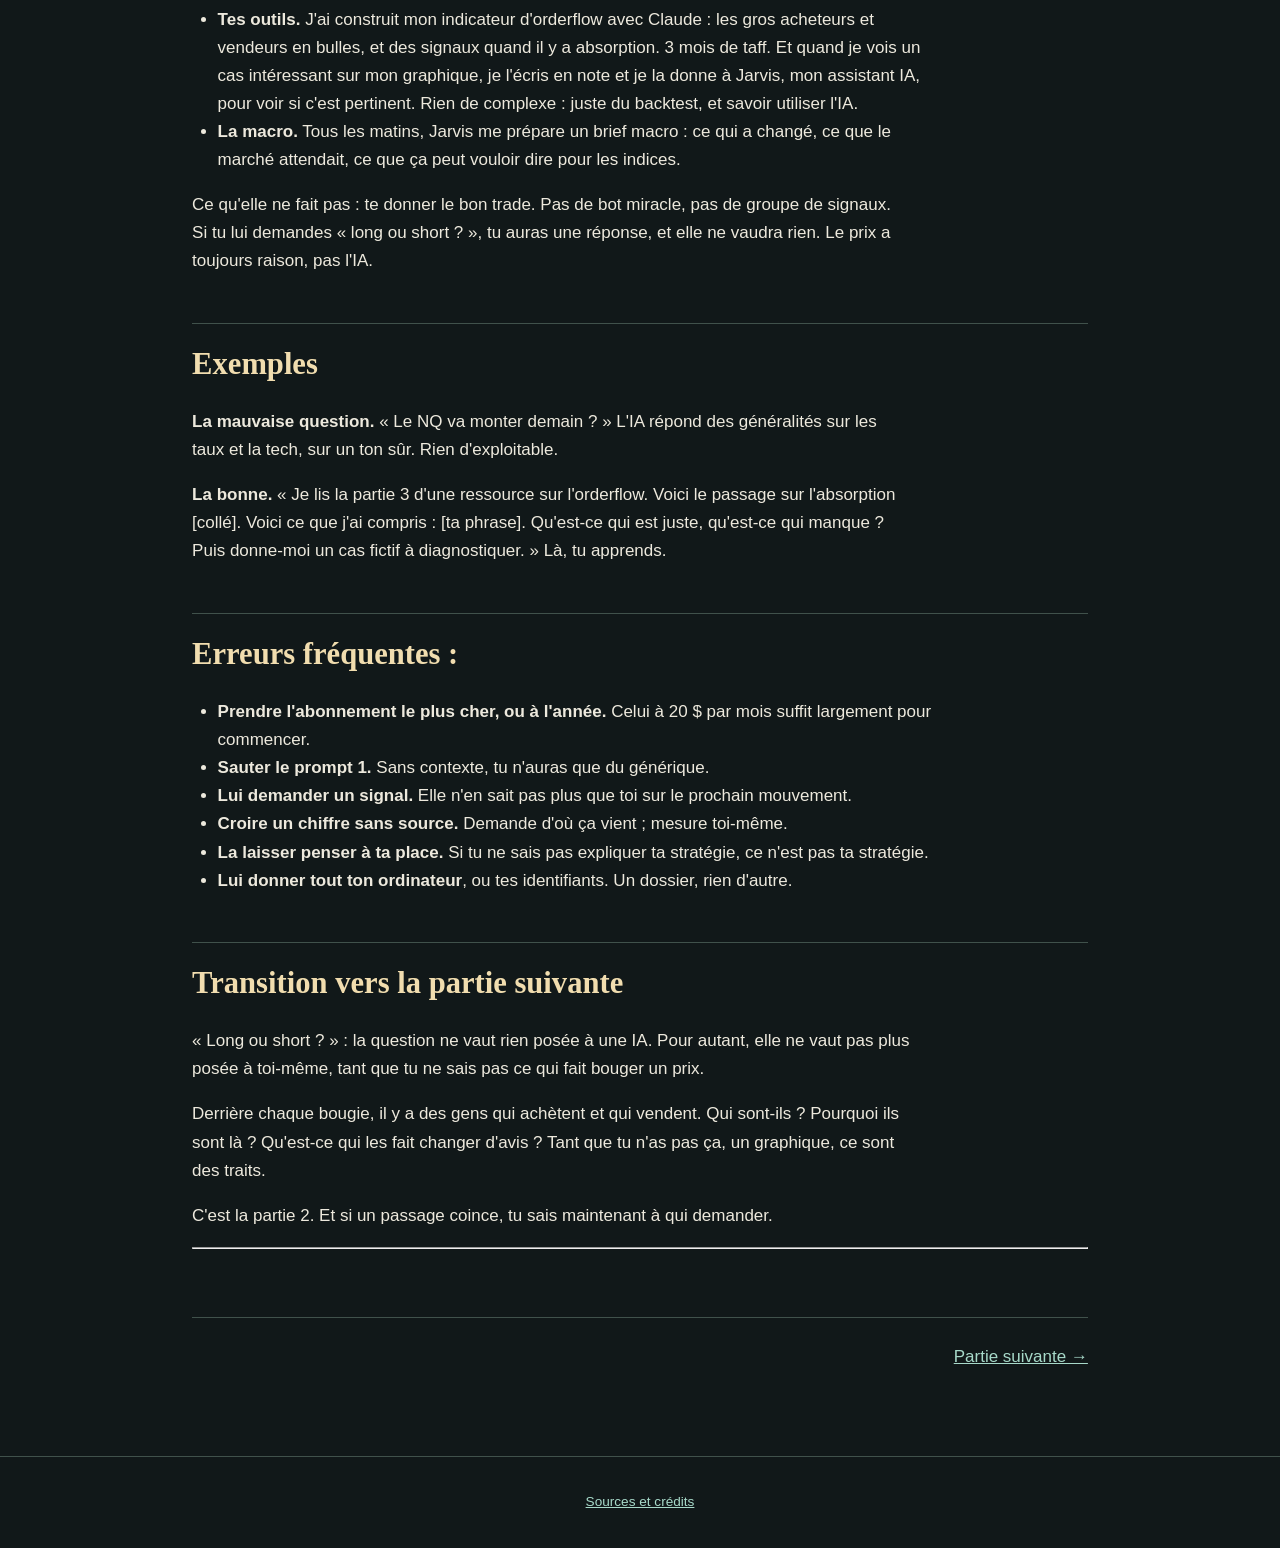
==== commit 7ba9db32: "Version 2 du 04/10/2026 : relecture complète intégrée, 8 nouvelles animations, images libres, prompt" ====
--- a/1.html
+++ b/1.html
@@ -1,165 +1,191 @@
-<!doctype html><html lang="fr"><head><meta charset="utf-8"><meta name="viewport" content="width=device-width, initial-scale=1"><title>1. L’IA · Formation trading</title><link rel="stylesheet" href="style.css"></head><body><a class="skip" href="#contenu">Aller au contenu</a><header><a class="brand" href="index.html">Formation trading</a><nav aria-label="Sommaire"><a href="1.html" class="active">1. L’IA</a><a href="2.html" class="">2. De la finance au trading</a><a href="3.html" class="">3. La mécanique des prix</a><a href="4.html" class="">4. Maths, risque, edge et système</a><a href="5.html" class="">5. Les flux</a><a href="6.html" class="">6. Exercices, IA et sources</a></nav></header><main id="contenu"><h1>1. L'IA</h1>
+<!doctype html><html lang="fr"><head><meta charset="utf-8"><meta name="viewport" content="width=device-width, initial-scale=1"><title>1. L’IA · Formation trading</title><link rel="stylesheet" href="style.css"></head><body><a class="skip" href="#contenu">Aller au contenu</a><header><a class="brand" href="index.html">Formation trading</a><nav aria-label="Sommaire"><a href="1.html" class="active">1. L’IA</a><a href="2.html" class="">2. De la finance au trading</a><a href="3.html" class="">3. La mécanique des prix</a><a href="4.html" class="">4. Maths, risque, edge et système</a><a href="5.html" class="">5. Les flux</a><a href="6.html" class="">6. Prompts, conclusion et merci</a></nav></header><main id="contenu"><h1>1. L'IA</h1>
 <p>🟢 · Débutant · Quatre temps : pourquoi l'IA · l'installer · bien lui parler · ce qu'elle fait pour ton trading</p>
 <h2>Ce que tu sauras faire</h2>
 <ul>
 <li>Savoir ce que l'IA fait mieux que toi, et ce qu'elle ne fera jamais à ta place.</li>
-<li>Installer ton espace de travail avec Claude ou Codex, sans taper une seule commande.</li>
-<li>Écrire une demande qui donne une vraie réponse, pas un avis au hasard.</li>
-<li>L'utiliser pour apprendre cette ressource, et plus tard pour ton trading : journal, chiffres, stratégie, indicateur.</li>
+<li>Installer Claude ou ChatGPT, puis ton espace de travail, sans taper une seule commande.</li>
+<li>Écrire une demande qui donne une vraie réponse.</li>
+<li>T'en servir pour apprendre cette ressource, puis pour ton trading.</li>
 </ul>
 <h2>Définitions</h2>
 <ul>
 <li><strong>IA</strong> (ici) = un modèle de langage, comme Claude ou ChatGPT. Il lit ce que tu écris et produit la suite la plus probable. Il ne « sait » pas ; il a énormément lu.</li>
 <li><strong>Prompt</strong> = ce que tu lui écris. Ta demande, avec son contexte.</li>
-<li><strong>Contexte</strong> = tout ce qu'elle a sous les yeux au moment de répondre : ta conversation, tes fichiers, tes instructions. Ce qui n'y est pas, elle ne le sait pas.</li>
+<li><strong>Contexte</strong> = tout ce qu'elle a sous les yeux au moment de répondre : la conversation, tes fichiers, tes instructions. Ce qui n'y est pas, elle ne le sait pas.</li>
 <li><strong>Agent</strong> = une IA qui peut agir sur ton ordinateur, dans le dossier que tu lui donnes : lire, créer, modifier des fichiers. Avec ton accord.</li>
-<li><strong>Fichier d'instructions</strong> = un court fichier que l'application relit au début de chaque conversation : qui tu es, ce que tu veux, ses règles. <code>CLAUDE.md</code> chez Claude, <code>AGENTS.md</code> chez Codex. C'est sa mémoire de toi.</li>
+<li><strong>Fichier d'instructions</strong> = un court fichier que l'IA relit au début de chaque conversation : qui tu es, ce que tu veux, ses règles. <code>CLAUDE.md</code> chez Claude, <code>AGENTS.md</code> chez Codex (l'agent de ChatGPT). C'est sa mémoire de toi.</li>
+<li><strong>Tokens</strong> = les morceaux de texte que l'IA lit et écrit. Ton abonnement en donne une quantité limitée ; plus une conversation est longue, plus elle en consomme.</li>
 <li><strong>Hallucination</strong> = une réponse inventée, dite avec la même assurance qu'une vraie.</li>
-<li><strong>VS Code</strong> = un éditeur gratuit, pour ouvrir et relire les fichiers de ton dossier.</li>
+<li><strong>VS Code</strong> = un éditeur gratuit, pour ouvrir et relire les fichiers de ton dossier, et parler à ton IA à côté.</li>
 </ul>
 <hr>
 <h2>1.1 Pourquoi l'IA, et pourquoi en premier</h2>
 <p>Pourquoi une ressource de trading commence par l'IA ? Parce que c'est le truc le plus Pareto de toute la ressource.</p>
-<p>La loi de Pareto, c'est l'idée qu'environ 20 % des efforts produisent 80 % des résultats. Tout ne se vaut pas : quelques choses bien faites comptent plus que tout le reste réuni. Apprendre à te servir de l'IA fait partie de ces 20 % : elle accélère tout ce qui suit.</p>
-<p>Tu vas lire beaucoup de notions d'un coup. Tu ne vas pas tout comprendre à la première lecture, c'est normal. Ton IA, elle, est là à 3 h du matin, elle ne se lasse pas de tes questions, et elle t'explique la même chose de cinq façons différentes jusqu'à ce que ça rentre. Prends des notes : utilise l'IA, il y a plein de manières. Le but : progresser au plus vite.</p>
+<p>La loi de Pareto, c'est l'idée qu'environ 20 % des efforts produisent 80 % des résultats. Apprendre à te servir de l'IA fait partie de ces 20 % : elle accélère tout ce qui suit.</p>
+<p>Tu vas lire beaucoup de notions d'un coup. Tu ne vas pas tout comprendre à la première lecture, c'est normal. Ton IA, elle, est là à 3 h du matin, elle ne se lasse pas de tes questions, et elle t'explique la même chose de cinq façons jusqu'à ce que ça rentre.</p>
 <p>Pour autant, elle ne remplace pas ton cerveau. Chacun son rôle :</p>
 <ul>
 <li><strong>Toi</strong> : tu décides ce que tu veux, tu choisis ton process, tu juges si c'est cohérent, et tu assumes le trade.</li>
 <li><strong>L'IA</strong> : elle explique, elle calcule, elle range, elle code, elle répète sans se fatiguer.</li>
 </ul>
-<p>Addy Osmani, qui dirige des équipes d'ingénieurs chez Google, appelle ça le problème des 70 % : l'IA te fait 70 % du chemin très vite. Les 30 % restants demandent de comprendre ce que tu fais ; et c'est là que tout se joue. Il note aussi qu'elle aide plus ceux qui savent déjà que ceux qui débutent. D'où l'ordre de cette ressource : les bases d'abord, l'IA pour les apprendre plus vite, pas pour les sauter.</p>
-<p>Et c'est sur les calculs qu'elle est meilleure que nous : les stats d'un journal, un backtest. Là où elle est mauvaise : deviner le prochain mouvement. Elle n'en sait pas plus que toi ; souvent moins, parce qu'elle ne voit pas ton graphique.</p>
 <figure id="figure-13" class="figure anim" data-state="4"><figcaption>Figure 13 · Qui fait quoi</figcaption><div class="scene-wrap"><svg class="scene" viewBox="0 0 640 240" role="img" aria-label="Tu décides et décris, l'IA produit, tu vérifies"><defs><marker id="fleche" viewBox="0 0 10 10" refX="9" refY="5" markerWidth="7" markerHeight="7" orient="auto-start-reverse"><path d="M0,0 L10,5 L0,10 z" class="tete"/></marker></defs><text x="20" y="58" class="or k1" font-size="16" text-anchor="start">Toi</text><text x="20" y="188" class="k1" font-size="16" text-anchor="start">L'IA</text><line x1="80" y1="92" x2="620" y2="92" class="grille k1"/><line x1="80" y1="150" x2="620" y2="150" class="grille k1"/><g class="k1"><rect x="90" y="30" width="120" height="50" rx="8" class="boite or"/><text x="150.0" y="60.0" class="or" font-size="15" text-anchor="middle">décides</text></g><g class="k2"><rect x="250" y="30" width="120" height="50" rx="8" class="boite or"/><text x="310.0" y="60.0" class="or" font-size="15" text-anchor="middle">décris</text></g><line x1="212" y1="55" x2="248" y2="55" class="fleche draw k2" marker-end="url(#fleche)" pathLength="1"/><line x1="330" y1="82" x2="380" y2="158" class="fleche draw k3" marker-end="url(#fleche)" pathLength="1"/><g class="k3"><rect x="360" y="160" width="120" height="50" rx="8" class="boite "/><text x="420.0" y="190.0" class="" font-size="15" text-anchor="middle">produit</text></g><line x1="482" y1="170" x2="510" y2="82" class="fleche draw k4" marker-end="url(#fleche)" pathLength="1"/><g class="k4"><rect x="490" y="30" width="120" height="50" rx="8" class="boite or"/><text x="550.0" y="60.0" class="or" font-size="15" text-anchor="middle">vérifies</text></g><path d="M550,28 C550,4 310,4 310,28" class="retour draw k4" pathLength="1" fill="none" marker-end="url(#fleche)"/><text x="430" y="50" class="doux k4" font-size="12" text-anchor="middle">sinon tu corriges</text></svg></div><ol><li><span class="step">01</span><strong>Tu décides</strong><p>Ton objectif, ton process, ce que tu veux apprendre.</p></li><li><span class="step">02</span><strong>Tu décris</strong><p>Ton niveau, ta demande, la forme attendue.</p></li><li><span class="step">03</span><strong>L’IA produit</strong><p>Explication, calcul, fichier, code.</p></li><li><span class="step">04</span><strong>Tu vérifies</strong><p>Est-ce juste, cohérent, utile ? Sinon tu corriges.</p></li></ol><button type="button" class="rejouer">↻ Rejouer</button><small>Schéma pédagogique fictif · les vignettes s’allument avec l’animation</small></figure>
-<p>Et le plus gros intérêt, c'est ailleurs. L'IA te pousse à penser en systèmes, en processus mécaniques, clairs. Pour qu'elle t'aide, il faut lui expliquer ce que tu fais, étape par étape ; et si tu n'arrives pas à l'expliquer, c'est que ce n'est pas encore clair pour toi non plus. C'est sans doute le meilleur conseil de toute cette ressource.</p>
+<p>Elle est meilleure que nous sur les calculs : les stats d'un journal, un backtest. Elle est mauvaise pour deviner le prochain mouvement ; elle n'en sait pas plus que toi.</p>
+<p>Et le plus gros intérêt est ailleurs. L'IA te pousse à penser en systèmes, en processus clairs. Pour qu'elle t'aide, il faut lui expliquer ce que tu fais, étape par étape ; et si tu n'arrives pas à l'expliquer, c'est que ce n'est pas encore clair pour toi non plus. C'est sans doute le meilleur conseil de toute cette ressource.</p>
 <h2>1.2 Installer</h2>
-<p><strong>Première fois.</strong> Installe l'application de bureau Claude ou Codex, au choix, et connecte-toi. Ouvre son espace de travail local, choisis un dossier vide que tu peux retrouver facilement, puis colle le message ci-dessous. Si l'application ne peut pas accéder aux fichiers de ce dossier, active son mode de travail local ou donne-lui accès au dossier avant de continuer. L'IA t'expliquera ensuite comment installer VS Code, l'éditeur dans lequel tu retrouveras tes projets. Tu n'as pas besoin de connaître une commande.</p>
-<blockquote>
+<p>Trois étapes : l'application, l'éditeur, puis trois prompts à coller. Compte une heure la première fois.</p>
+<h3>Étape 1 — Choisir et installer l'application</h3>
+<p>Deux choix, aussi bons l'un que l'autre pour commencer :</p>
+<table><tbody>
+<tr><th></th><th>Claude</th><th>ChatGPT</th></tr>
+<tr><td>Entreprise</td><td>Anthropic</td><td>OpenAI</td></tr>
+<tr><td>Abonnement conseillé</td><td>Pro</td><td>Plus</td></tr>
+<tr><td>Prix au mois</td><td>20 $</td><td>20 $</td></tr>
+<tr><td>L'agent qui travaille dans tes fichiers</td><td>Claude Code</td><td>Codex</td></tr>
+</tbody></table>
+<ol>
+<li>Va sur le site officiel (claude.ai ou chatgpt.com) et crée ton compte.</li>
+<li>Prends <strong>l'abonnement le moins cher</strong> des deux formules payantes, celui à environ 20 $. Inutile de prendre plus au début : tu ne sauras pas encore t'en servir.</li>
+<li><strong>Paie au mois, pas à l'année.</strong> L'annuel est un peu moins cher (chez Claude, 200 $ d'un coup, soit environ 17 $ par mois), mais tu t'engages avant de savoir si l'outil te convient, et les offres changent vite.</li>
+<li>Télécharge l'<strong>application de bureau</strong> depuis la même page, installe-la, connecte-toi.</li>
+</ol>
+<h3>Étape 2 — Les trois prompts</h3>
+<p>Ouvre une nouvelle conversation dans l'application, et colle les prompts <strong>dans l'ordre</strong>, un par un. Attends qu'un prompt soit terminé avant de passer au suivant.</p>
+<aside class="callout callout-warning">
 <p><strong>Sécurité</strong></p>
 <p>Donne à ton IA <strong>un seul dossier</strong>. Jamais d'identifiants, de mots de passe ni de clés d'API dans ce dossier ou dans une conversation. Lis ce qu'elle te demande d'autoriser avant de dire oui.</p>
-</blockquote>
-<p><strong>Le prompt</strong></p>
-<pre><code>
-Je débute avec une IA pour apprendre et organiser mes projets de trading.
+</aside>
+<p><strong>Prompt 1 — Qu'elle te connaisse.</strong> Le plus important des trois. Une IA qui ne sait rien de toi répond du générique ; celle-là va te poser des questions jusqu'à avoir le contexte qui compte.</p>
+<pre><code>Je débute avec une IA et je veux qu&#x27;elle me serve vraiment, en particulier
+pour le trading. Avant de me conseiller quoi que ce soit, apprends à me
+connaître.
 
-Guide-moi en français simple, une étape à la fois. Ne me demande aucune
+Pose-moi des questions, en français simple, par petits groupes de 3 ou 4.
+Commence par les plus utiles (la règle des 20/80 : celles dont la réponse
+change le plus la façon dont tu vas m&#x27;aider). Couvre au moins :
+- ce que je fais dans la vie, mon temps disponible, mon niveau en informatique ;
+- mon niveau en trading, mes marchés, mon style, ce que j&#x27;ai déjà essayé ;
+- mes projets en cours, trading ou non, et celui qui compte le plus ;
+- à quoi je veux que tu me serves concrètement : apprendre, tenir un journal,
+  analyser mes trades, tester une stratégie, coder, m&#x27;organiser… ;
+- ce qui m&#x27;a fait perdre du temps ou de l&#x27;argent jusqu&#x27;ici ;
+- comment je préfère qu&#x27;on me réponde (court, détaillé, avec exemples…).
 
-commande à taper. Commence par vérifier que tu peux travailler dans le
+Relance quand une réponse est vague. Arrête-toi quand tu as l&#x27;essentiel :
+ne me noie pas sous les questions.
 
-dossier local que j&#x27;ai choisi. Si tu ne peux pas, explique-moi où cliquer
+À la fin, écris un résumé intitulé « Mon contexte », en une page maximum,
+que je pourrai te redonner plus tard. Puis dis-moi les trois façons dont tu
+peux m&#x27;aider le plus, dans l&#x27;ordre.</code><button type="button" class="copy-code">Copier</button></pre>
+<p>Garde ce résumé « Mon contexte » : il sert au prompt 3.</p>
+<p><strong>Prompt 2 — Ton espace de travail.</strong> Dans la même conversation.</p>
+<pre><code>Maintenant, aide-moi à installer mon espace de travail, une étape à la fois,
+sans jamais me demander de taper une commande. Attends que je te dise
+« c&#x27;est fait » avant de passer à l&#x27;étape suivante.
 
-dans cette application ; attends que je te dise que c&#x27;est fait.
+1. Demande-moi si je suis sur Windows ou Mac.
+2. Aide-moi à créer UN dossier de travail, facile à retrouver (par exemple
+   « Trading-IA » dans Documents). Propose à l&#x27;intérieur une organisation
+   minimale adaptée à « Mon contexte » : seulement les dossiers vraiment
+   utiles, avec leur rôle en une ligne.
+3. Guide-moi pour installer VS Code depuis son site officiel, écran par écran,
+   puis pour y ouvrir ce dossier.
+4. Guide-moi pour installer dans VS Code l&#x27;extension officielle de l&#x27;agent
+   de mon abonnement (Claude Code pour Claude, Codex pour ChatGPT), et pour
+   m&#x27;y connecter avec mon compte.
+5. Propose-moi au plus trois autres extensions ou plugins vraiment utiles
+   pour débuter, en expliquant à quoi sert chacun. Je choisis ; n&#x27;en impose
+   aucun.
 
+Ne déplace, ne supprime et n&#x27;écrase jamais mes fichiers existants.
+Termine en me montrant comment ouvrir l&#x27;agent dans VS Code.</code><button type="button" class="copy-code">Copier</button></pre>
+<p><strong>Prompt 3 — Son fichier d'instructions.</strong> Celui-là, colle-le <strong>dans l'agent, dans VS Code</strong>, avec ton dossier ouvert. Ajoute ton résumé « Mon contexte » juste en dessous.</p>
+<pre><code>Crée à la racine de ce dossier mon fichier d&#x27;instructions (CLAUDE.md si tu es
+Claude, AGENTS.md si tu es Codex), à partir de « Mon contexte » ci-dessous.
+Montre-le-moi avant de l&#x27;enregistrer. Court : une page maximum, en puces.
 
+Il contient :
+1. Qui je suis : niveau, marchés, projets, ce que j&#x27;attends de toi.
+2. Comment me répondre : en français simple ; court par défaut, détaillé si je
+   le demande ; un exemple quand c&#x27;est utile ; dis-le quand tu n&#x27;es pas sûr,
+   et distingue ce qui est vérifié de ce qui est supposé.
+3. Comment travailler :
+   - avant une tâche de plus de quelques étapes, propose un plan court, la
+     solution la plus simple en premier, et attends mon accord ;
+   - une étape à la fois ; vérifie que chaque étape marche avant la suivante ;
+   - ne travaille que dans ce dossier ; ne supprime ni n&#x27;écrase rien sans
+     mon accord ;
+   - jamais de mot de passe, de clé ni de donnée de compte de trading.
+4. Économiser mes tokens et garder de bonnes réponses :
+   - ne relis que les fichiers utiles à la tâche, pas tout le dossier ;
+   - pas de longs résumés de ce que je viens d&#x27;écrire ;
+   - quand la conversation devient longue ou change de sujet, propose-moi de
+     résumer les points clés et de repartir dans une nouvelle conversation ;
+   - ce que je te répète souvent, propose de l&#x27;ajouter à ce fichier.
+5. Le trading : ne me donne jamais de signal d&#x27;achat ou de vente ; aide-moi
+   à comprendre, à calculer, à tester et à tenir mon journal.
 
-Avant de créer quoi que ce soit, pose-moi ces questions, ensemble :
+Termine par un fichier « Bien démarrer » : où sont mes projets, ce que
+contient chaque dossier, et comment reprendre notre travail la prochaine fois.
 
-1. Quel est mon niveau en trading et quels marchés m&#x27;intéressent ?
-
-2. Qu&#x27;est-ce que je veux faire en premier : apprendre, tenir un journal,
-
-   analyser des trades, développer une stratégie, ou autre chose ?
-
-3. Ai-je déjà des notes ou des projets à conserver ? Ne va pas les
-
-   chercher toi-même : je les copierai dans ce dossier si besoin.
-
-4. Suis-je sur Windows ou Mac ? VS Code est-il déjà installé ?
-
-
-
-Après mes réponses, propose en quelques lignes une organisation minimale
-
-adaptée à mes projets. N&#x27;ajoute que les dossiers vraiment utiles. Montre-moi
-
-le nom du dossier racine et les fichiers prévus avant de les créer. Attends
-
-mon accord. Ne déplace, ne supprime et n&#x27;écrase jamais mes fichiers existants.
-
-
-
-Si VS Code manque, accompagne-moi vers son site officiel, puis guide-moi
-
-écran par écran pour l&#x27;installer et ouvrir mon dossier. N&#x27;installe aucune
-
-extension par défaut : propose-en une seulement si elle sert mon usage et
-
-explique pourquoi. Si tu peux créer les dossiers et fichiers dans le dossier
-
-autorisé, fais-le après mon accord ; sinon, guide-moi dans l&#x27;interface.
-
-
-
-Crée un court fichier « Bien démarrer » qui résume mon objectif, où se
-
-trouvent mes projets, ce que contient chaque dossier et comment reprendre
-
-notre travail dans cette application. Crée aussi le fichier d&#x27;instructions
-
-que cette application relit à chaque conversation (CLAUDE.md pour Claude,
-
-AGENTS.md pour Codex) : mon niveau, mon objectif et ces règles : réponds en
-
-français simple ; travaille seulement dans ce dossier ; explique ce que tu
-
-vas faire avant de le faire ; ne me demande jamais de mot de passe ni de clé.
-
-N&#x27;y mets ni mot de passe, ni clé, ni donnée de compte de trading. Termine en
-
-me montrant comment retrouver ce dossier dans VS Code et quelle première
-
-action simple faire avec toi.
-
-</code></pre>
-<p>La prochaine fois, tu rouvres le même dossier dans la même application : elle relit ton fichier d'instructions, et tu reprends là où tu t'es arrêté.</p>
+Mon contexte :
+[colle ici ton résumé]</code><button type="button" class="copy-code">Copier</button></pre>
+<figure class="capture"><a href="captures/2026-10-04_vscode-interface.png" class="zoom" title="Agrandir"><img src="captures/2026-10-04_vscode-interface.png" alt="VS Code : à gauche tes dossiers et fichiers, au centre le fichier ouvert. L&#x27;agent s&#x27;ouvre dans un panneau à côté." loading="lazy"></a><figcaption>VS Code : à gauche tes dossiers et fichiers, au centre le fichier ouvert. L&#x27;agent s&#x27;ouvre dans un panneau à côté.</figcaption></figure>
+<p>La prochaine fois, tu ouvres ton dossier dans VS Code, puis l'agent : il relit ton fichier d'instructions, et tu reprends là où tu t'es arrêté.</p>
 <h2>1.3 Bien lui parler</h2>
-<p>Une IA ne lit pas dans tes pensées. Elle répond à ce que tu lui donnes ; si tu lui donnes peu, elle comble avec du générique.</p>
+<p>Une IA ne lit pas dans tes pensées. Si tu lui donnes peu, elle comble avec du générique.</p>
 <p>Compare :</p>
 <ul>
 <li>« C'est quoi la VWAP ? »</li>
-<li>« Je débute en trading. J'ai lu que la VWAP est le prix moyen pondéré par le volume. Explique-moi en cinq lignes pourquoi des gros acteurs la regardent, avec un exemple chiffré simple. Puis pose-moi une question pour vérifier que j'ai compris. Si tu n'es pas sûr d'un point, dis-le. »</li>
+<li>« Je débute en trading. J'ai lu que la VWAP est le prix moyen pondéré par le volume. Explique-moi en cinq lignes pourquoi des gros acteurs la regardent, avec un exemple chiffré simple. Puis pose-moi une question pour vérifier que j'ai compris. »</li>
 </ul>
-<p>La première te donne une définition de dictionnaire. La seconde te donne un cours à ton niveau, et un contrôle.</p>
-<p>Le contexte, c'est tout. Ce que tu mets dedans, tu le retrouves dans la réponse ; si tu mets du vague, tu récupères du vague. Pars du principe qu'elle ne sait rien de toi.</p>
-<p>Les bases, dans l'ordre où tu vas t'en servir :</p>
+<p>La première te donne une définition de dictionnaire. La seconde, un cours à ton niveau, et un contrôle.</p>
+<p>Six réflexes suffisent :</p>
 <ol>
-<li><strong>Dis qui tu es et ce que tu veux.</strong> Ton niveau, ce que tu as déjà lu, ce que tu attends en sortie : une explication, un calcul, une correction. Et la forme : combien de lignes, avec un exemple, un tableau.</li>
-<li><strong>Sois précis sur l'écart.</strong> Pas « mon calcul est faux », mais « j'attends une espérance positive, j'obtiens −0,1R ; voici mes chiffres ». Ce que tu attendais, ce que tu obtiens, et les éléments exacts.</li>
-<li><strong>Le plan avant l'action.</strong> Pour tout ce qui est un peu gros (un journal, un indicateur, un backtest), demande-lui d'abord plusieurs façons de faire, la plus simple en premier, sans rien construire. Tu choisis, puis elle fait. La plupart du temps, elle propose trop compliqué ; demande-lui de simplifier.</li>
-<li><strong>Découpe.</strong> Une étape à la fois. Pour un journal : d'abord les colonnes, puis les calculs, puis le résumé de la semaine. Une grosse demande d'un coup, c'est une grosse erreur d'un coup.</li>
-<li><strong>Montre un exemple.</strong> Une ligne de journal remplie comme tu la veux vaut mieux qu'un paragraphe d'explications.</li>
-<li><strong>Envoie une image.</strong> Une capture de ton graphique, annotée, lui en dit plus que dix phrases. Précise quand même le symbole, l'unité de temps, la date et l'heure ; elle ne les devine pas.</li>
-<li><strong>Donne-lui un rôle.</strong> « Agis comme un mentor qui corrige un débutant, sans me donner la réponse tout de suite. » Le ton et la profondeur changent.</li>
-<li><strong>Vérifie ce qu'elle sait.</strong> Elle a une date limite de connaissances. L'actualité, les prix du jour, la dernière version de TradingView : elle peut ne pas les connaître. Demande-lui, et donne-lui l'information si besoin.</li>
-<li><strong>Itère.</strong> La première réponse est un brouillon. Corrige, demande pourquoi elle a choisi ça, demande une autre approche.</li>
-<li><strong>Teste à chaque étape.</strong> Quand elle te construit quelque chose, vérifie que ça marche avant de passer à la suite. Une erreur trouvée tout de suite se corrige en une minute ; dix erreurs empilées, c'est une soirée.</li>
+<li><strong>Dis qui tu es et ce que tu veux.</strong> Ton niveau, ce que tu attends (explication, calcul, correction), et la forme (combien de lignes, un exemple, un tableau).</li>
+<li><strong>Sois précis.</strong> Pas « mon calcul est faux », mais « j'attends +0,2R, j'obtiens −0,1R ; voici mes chiffres ».</li>
+<li><strong>Le plan avant l'action.</strong> Pour tout ce qui est un peu gros, demande d'abord plusieurs façons de faire, la plus simple en premier. Tu choisis, puis elle fait.</li>
+<li><strong>Une étape à la fois</strong>, et vérifie chaque étape. Une grosse demande d'un coup, c'est une grosse erreur d'un coup.</li>
+<li><strong>Montre.</strong> Un exemple rempli comme tu le veux, ou une capture annotée de ton graphique (avec le symbole, l'unité de temps, la date et l'heure : elle ne les devine pas).</li>
+<li><strong>Fais-toi interroger</strong> plutôt que de tout te faire expliquer. Tu apprends en répondant, pas en lisant la réponse.</li>
 </ol>
-<p>Et un réflexe par-dessus tout : <strong>fais-toi interroger</strong> plutôt que de tout te faire expliquer. Tu apprends en répondant, pas en lisant la réponse.</p>
-<p>Deux choses à savoir pour que ça dure.</p>
-<p><strong>Sa mémoire est courte.</strong> Plus une conversation s'allonge, plus elle se remplit de vieux sujets, et plus les réponses se dégradent. Une conversation = un sujet. Quand elle devient longue, demande-lui un résumé des points clés et repars de ce résumé dans une nouvelle conversation. Et ce que tu répètes tous les jours (« réponds simplement », ton niveau, tes marchés) va une fois pour toutes dans ton fichier d'instructions.</p>
-<p><strong>La confiance se construit.</strong> Au début, donne-lui des tâches petites et bien délimitées, et relis tout, comme le travail d'un débutant : un chiffre bizarre, tu demandes d'où il vient. Plus tu la connais, plus tu peux lui confier. Mais le dernier mot reste le tien ; c'est toi qui assumes le trade.</p>
+<p>Et deux choses à savoir pour que ça dure. <strong>Sa mémoire est courte</strong> : une conversation = un sujet ; quand elle devient longue, fais résumer et repars à neuf. <strong>La confiance se construit</strong> : au début, des petites tâches, et tu relis tout. Le dernier mot reste le tien.</p>
 <h2>1.4 Ce qu'elle fait pour ton trading</h2>
 <p>Plus tard, quand tu auras les bases des parties suivantes :</p>
 <ul>
-<li><strong>Ton journal et tes chiffres.</strong> Donne-lui ton journal de trading, demande ton espérance, ton drawdown, tes meilleurs et pires créneaux. Ce sont des calculs ; elle est meilleure que nous là-dessus.</li>
+<li><strong>Ton journal et tes chiffres.</strong> Donne-lui ton journal, demande ton espérance, ton drawdown, tes meilleurs et pires créneaux. Ce sont des calculs ; elle est meilleure que nous là-dessus.</li>
 <li><strong>Ta stratégie en règles.</strong> Écris ta stratégie en « si… alors… », elle t'aide à trouver les trous, puis à la backtester. De la logique et du backtest.</li>
-<li><strong>Tes outils.</strong> J'ai construit mon indicateur d'orderflow avec Claude : les gros acheteurs et vendeurs en bulles, et des signaux quand il y a absorption. 3 mois de taff. Et quand je vois un cas intéressant sur mon graphique, je l'écris en note et je la donne à Jarvis, mon assistant IA : pour exploiter le cas, en tirer des conclusions, voir si c'est pertinent. Rien de complexe : juste du backtest, et savoir utiliser l'IA.</li>
-<li><strong>La macro.</strong> Tous les matins, Jarvis prépare un brief macro : ce qui a changé, ce que le marché attendait, ce que ça peut vouloir dire pour les indices. Le pourquoi, c'est la macro ; les prix et les flux, c'est l'interprétation de ça.</li>
+<li><strong>Tes outils.</strong> J'ai construit mon indicateur d'orderflow avec Claude : les gros acheteurs et vendeurs en bulles, et des signaux quand il y a absorption. 3 mois de taff. Et quand je vois un cas intéressant sur mon graphique, je l'écris en note et je la donne à Jarvis, mon assistant IA, pour voir si c'est pertinent. Rien de complexe : juste du backtest, et savoir utiliser l'IA.</li>
+<li><strong>La macro.</strong> Tous les matins, Jarvis me prépare un brief macro : ce qui a changé, ce que le marché attendait, ce que ça peut vouloir dire pour les indices.</li>
 </ul>
-<p>Ce qu'elle ne fait pas : te donner le bon trade. Pas de bot miracle, pas de groupe de signaux. Si tu lui demandes « long ou short ? », tu auras une réponse, et elle ne vaudra rien. Elle ne voit pas ton graphique en direct ; et même si elle le voyait, le prix a toujours raison, pas l'IA.</p>
+<p>Ce qu'elle ne fait pas : te donner le bon trade. Pas de bot miracle, pas de groupe de signaux. Si tu lui demandes « long ou short ? », tu auras une réponse, et elle ne vaudra rien. Le prix a toujours raison, pas l'IA.</p>
 <h2>Exemples</h2>
-<p><strong>Le débutant qui pose la mauvaise question.</strong> « Le NQ va monter demain ? » L'IA répond avec des généralités sur les taux et la tech, sur un ton sûr. Rien d'exploitable, et potentiellement faux.</p>
-<p><strong>Le même, avec la bonne.</strong> « Je lis la partie 3 d'une ressource sur l'orderflow. Voici le passage sur l'absorption [collé]. Voici ce que j'ai compris : [ta phrase]. Qu'est-ce qui est juste, qu'est-ce qui manque ? Puis donne-moi un cas fictif à diagnostiquer. » Là, tu apprends.</p>
-<h2>Erreurs fréquentes</h2>
+<p><strong>La mauvaise question.</strong> « Le NQ va monter demain ? » L'IA répond des généralités sur les taux et la tech, sur un ton sûr. Rien d'exploitable.</p>
+<p><strong>La bonne.</strong> « Je lis la partie 3 d'une ressource sur l'orderflow. Voici le passage sur l'absorption [collé]. Voici ce que j'ai compris : [ta phrase]. Qu'est-ce qui est juste, qu'est-ce qui manque ? Puis donne-moi un cas fictif à diagnostiquer. » Là, tu apprends.</p>
+<h2>Erreurs fréquentes :</h2>
 <ul>
+<li><strong>Prendre l'abonnement le plus cher, ou à l'année.</strong> Celui à 20 $ par mois suffit largement pour commencer.</li>
+<li><strong>Sauter le prompt 1.</strong> Sans contexte, tu n'auras que du générique.</li>
 <li><strong>Lui demander un signal.</strong> Elle n'en sait pas plus que toi sur le prochain mouvement.</li>
-<li><strong>Croire un chiffre sans source.</strong> Une IA peut inventer une statistique avec assurance. Demande d'où ça vient ; mesure toi-même.</li>
-<li><strong>La laisser penser à ta place.</strong> Si elle écrit ta stratégie et que tu ne sais pas l'expliquer, ce n'est pas ta stratégie.</li>
+<li><strong>Croire un chiffre sans source.</strong> Demande d'où ça vient ; mesure toi-même.</li>
+<li><strong>La laisser penser à ta place.</strong> Si tu ne sais pas expliquer ta stratégie, ce n'est pas ta stratégie.</li>
 <li><strong>Lui donner tout ton ordinateur</strong>, ou tes identifiants. Un dossier, rien d'autre.</li>
-<li><strong>Tout garder dans une seule conversation.</strong> Un sujet par conversation ; le reste dans ton fichier d'instructions.</li>
 </ul>
 <h2>Transition vers la partie suivante</h2>
-<p>« Long ou short ? » : on a vu que la question ne vaut rien posée à une IA. Pour autant, elle ne vaut pas plus posée à toi-même, tant que tu ne sais pas ce qui fait bouger un prix.</p>
+<p>« Long ou short ? » : la question ne vaut rien posée à une IA. Pour autant, elle ne vaut pas plus posée à toi-même, tant que tu ne sais pas ce qui fait bouger un prix.</p>
 <p>Derrière chaque bougie, il y a des gens qui achètent et qui vendent. Qui sont-ils ? Pourquoi ils sont là ? Qu'est-ce qui les fait changer d'avis ? Tant que tu n'as pas ça, un graphique, ce sont des traits.</p>
-<p>C'est la partie 2 : d'où vient l'argent sur les marchés, et pourquoi les prix bougent. Et si un passage coince, tu sais maintenant à qui demander.</p>
+<p>C'est la partie 2. Et si un passage coince, tu sais maintenant à qui demander.</p>
 <hr>
-<div class="pager"><span></span><a href="2.html">Partie suivante →</a></div></main><footer><a href="6.html#sources">Sources et crédits</a></footer><script src="anim.js" defer></script></body></html>+<div class="pager"><span></span><a href="2.html">Partie suivante →</a></div></main><footer><a href="6.html#sources">Sources et crédits</a></footer><script src="anim.js" defer></script><script>
+document.querySelectorAll('.copy-code').forEach(button => {
+  button.addEventListener('click', async () => {
+    try {
+      await navigator.clipboard.writeText(button.parentElement.querySelector('code').textContent);
+      button.textContent = 'Copié';
+      setTimeout(() => { button.textContent = 'Copier'; }, 1600);
+    } catch (error) {
+      button.textContent = 'Copie indisponible';
+      setTimeout(() => { button.textContent = 'Copier'; }, 1600);
+    }
+  });
+});
+</script></body></html>
--- a/style.css
+++ b/style.css
@@ -7,10 +7,11 @@
 .scene .grille{stroke:#40514b;stroke-width:1}.scene .cadre{fill:#1f302d;stroke:#40514b}.scene .boite{fill:#29413b;stroke:#547469}
 .scene .jeton{fill:#b9cbc3}.scene .barre,.scene .vol{fill:#6f8d85}.scene .bougie{fill:#a7d9c9}.scene .point{fill:#a7d9c9}
 .scene .or-plein,.scene .tete{fill:#c8af75}.scene .prix{stroke:#ede9dd;stroke-width:2.5}.scene .vwap{stroke:#c8af75;stroke-width:3}
+#figure-18 .scene text.k4{fill:#1f302d}
 .scene .bande{stroke:#c8af75;stroke-width:1.5;stroke-dasharray:6 5}.scene .repere{stroke:#c8af75;stroke-width:1.5;stroke-dasharray:5 5}
 .scene .fleche,.scene .fleche-up,.scene .retour{stroke:#c8af75;stroke-width:2}.scene .fleche-up{stroke:#8fd1b4}.scene .retour{stroke-dasharray:6 5}
 .scene .up-l{stroke:#8fd1b4;stroke-width:3}.scene .or-l{stroke:#c8af75;stroke-width:3}.scene .dn-l{stroke:#e39a86;stroke-width:3}
-.anim [class*=" k"],.anim [class^="k"],.anim [class*=" only"]{opacity:0;transition:opacity .5s ease,stroke-dashoffset 1.1s ease,transform .6s ease}
+.anim [class*=" k"],.anim [class^="k"],.anim [class*=" only"],.anim [class^="only"]{opacity:0;transition:opacity .5s ease,stroke-dashoffset 1.1s ease,transform .6s ease}
 .anim .draw{stroke-dasharray:1;stroke-dashoffset:1}.anim .retour.draw{stroke-dasharray:none}
 .anim .grow{transform:scaleX(0);transform-box:fill-box;transform-origin:left}
 .anim .o2,.anim .o4{transition:opacity .35s ease}
@@ -37,3 +38,16 @@
 .visionneuse{position:fixed;inset:0;z-index:20;background:rgba(8,12,12,.93);display:flex;align-items:center;justify-content:center;padding:3.5rem 1rem 1rem;cursor:zoom-out}
 .visionneuse[hidden]{display:none}.visionneuse img{max-width:100%;max-height:100%;border-radius:.4rem}
 .fermer{position:absolute;top:.8rem;right:.8rem;font:inherit;font-size:.95rem;color:#111;background:#e7d4aa;border:0;border-radius:.35rem;padding:.45rem .8rem;cursor:pointer}
+
+.callout{background:#202e2b;border-left:3px solid #547469;border-radius:.35rem;margin:1.4rem 0;padding:.6rem 1.2rem}.callout p{margin:.5rem 0}.callout-important{border-left:5px solid #e7d4aa;background:#29413b}.callout-important>p:first-child{color:#f1ddaf;font-size:1.1rem}.callout-warning{border-left-color:#e39a86}.callout-tip{border-left-color:#8fd1b4}
+.copy-code{display:block;margin:.7rem 0 0 auto;font:inherit;font-size:.78rem;color:#b9cbc3;background:none;border:1px solid #547469;border-radius:.3rem;padding:.25rem .65rem;cursor:pointer}.copy-code:hover{background:#29463f;color:#fff}
+
+/* Captures empilées : la même échelle pour l'image et ses cadres. */
+.capture-stack{position:relative;aspect-ratio:2714/1443;margin:.8rem 0;background:#111819;border-radius:.4rem;overflow:hidden}
+.capture-stack a{display:block;position:absolute;inset:0}
+.capture-stack img{position:absolute;inset:0;width:100%;height:100%;object-fit:contain;pointer-events:none}
+.highlight{position:absolute;border:2px solid #c8af75;border-radius:.3rem;box-shadow:0 0 0 1px #111819;pointer-events:none}
+.game-stats{display:flex;flex-wrap:wrap;gap:.4rem 1.2rem;font-size:.9rem}.game-stats strong{color:#e7d4aa}.demo-label{font-size:.8rem;color:#b9cbc3}
+.choix button[aria-pressed="true"]{background:#335249;border-color:#f1ddaf}
+
+#figure-14>small:last-child,#figure-15>small:last-child{display:none}
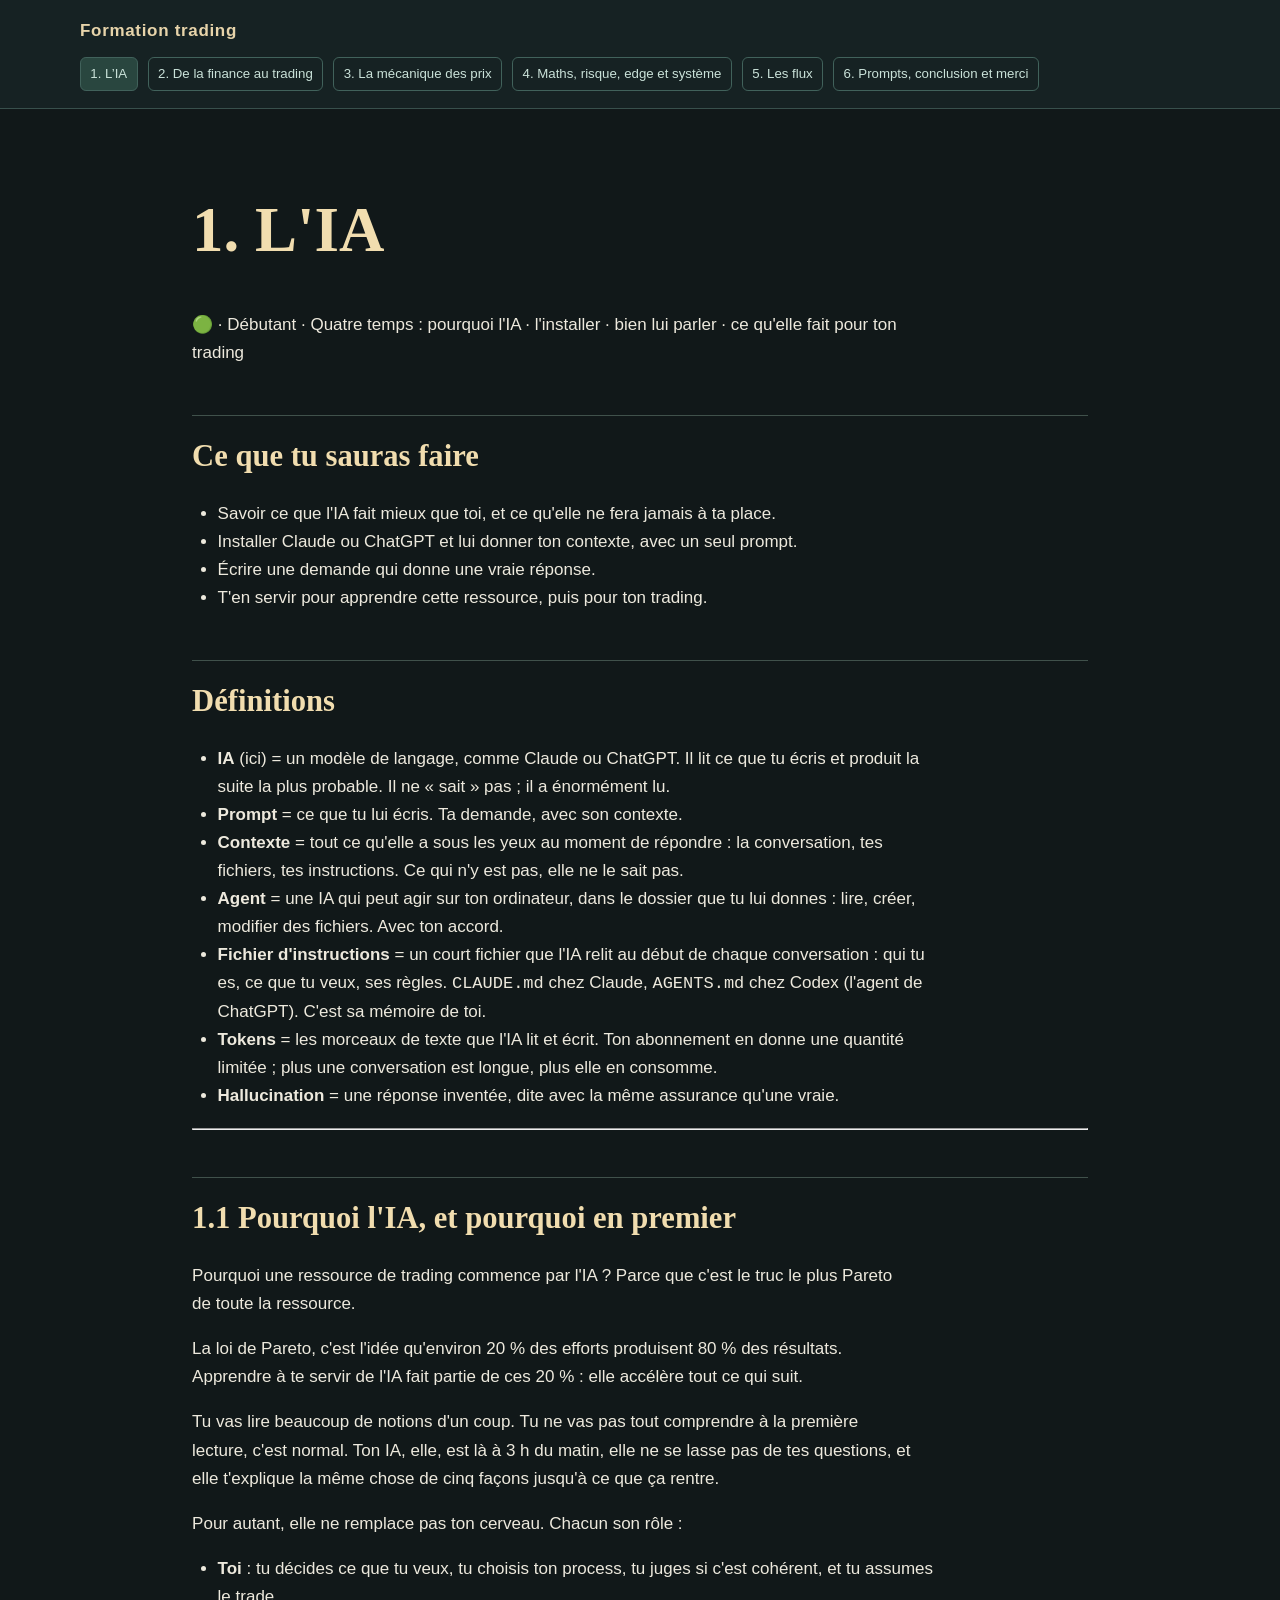
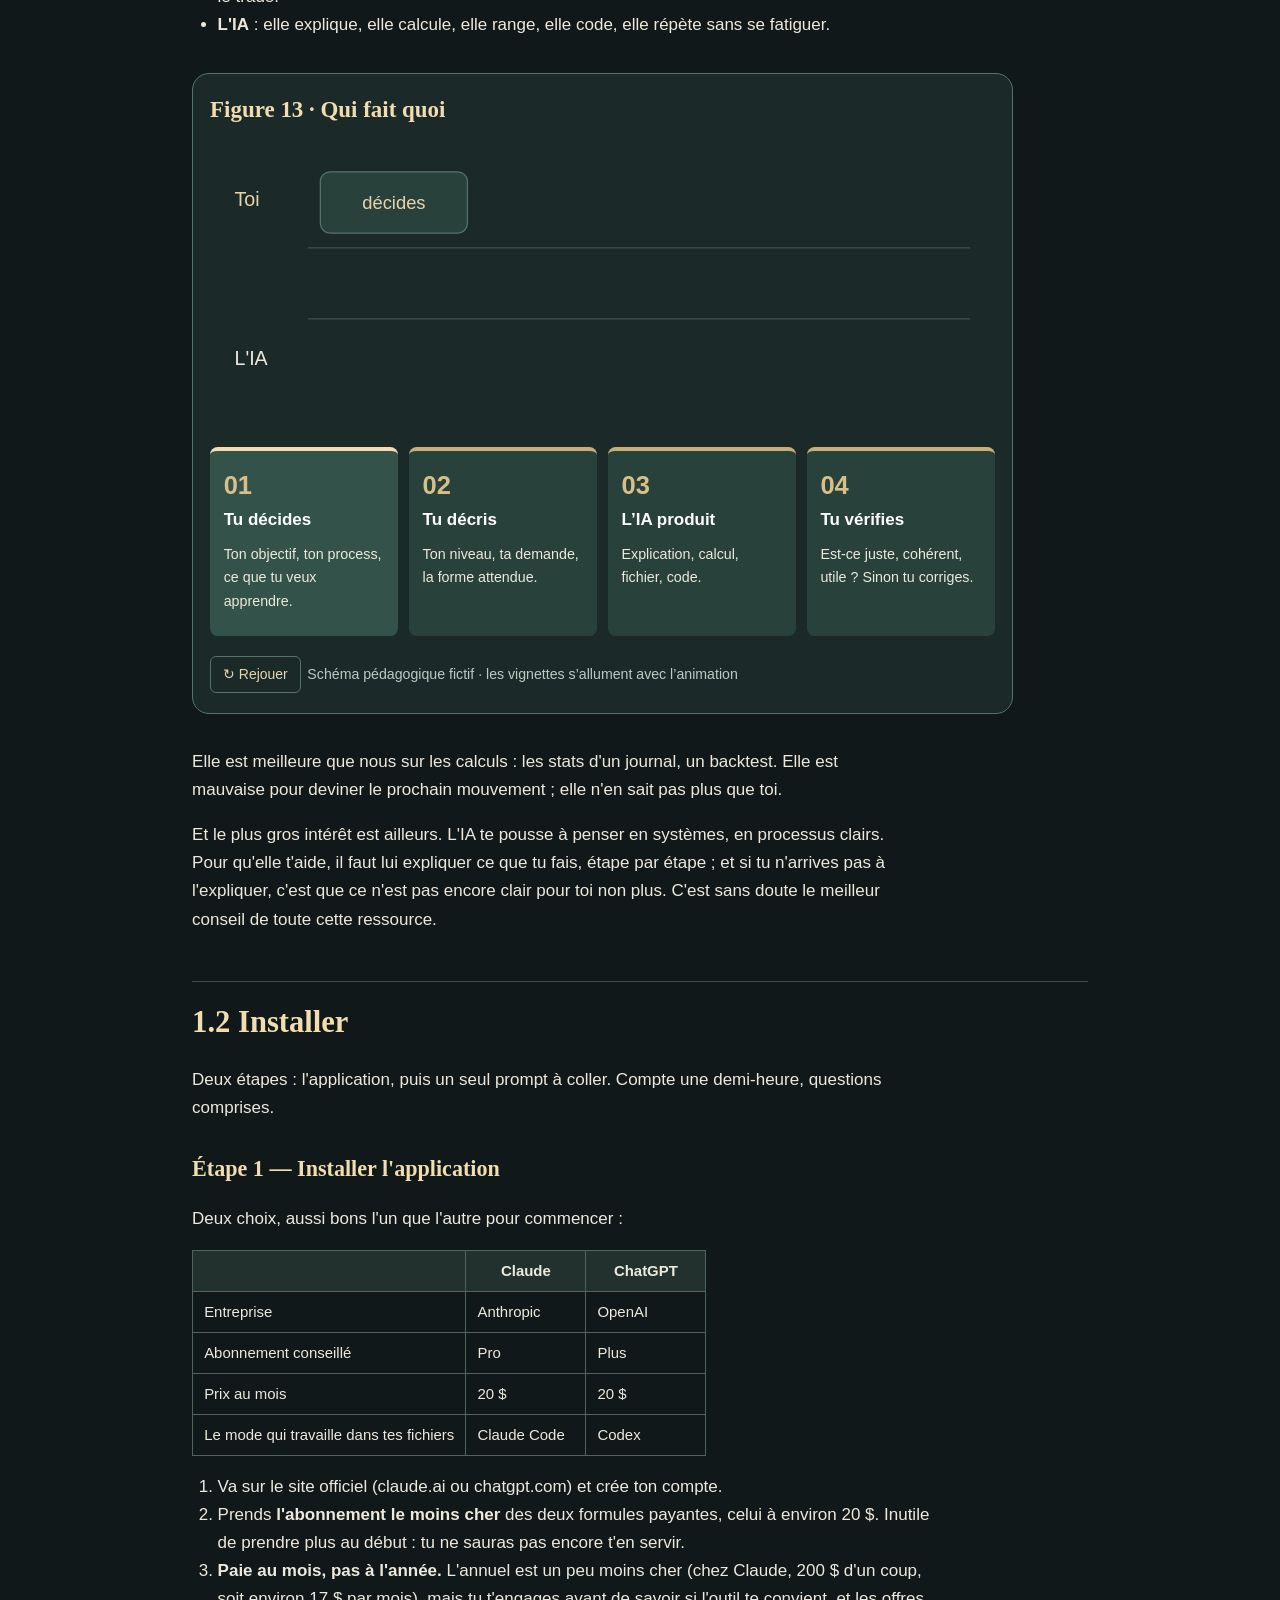
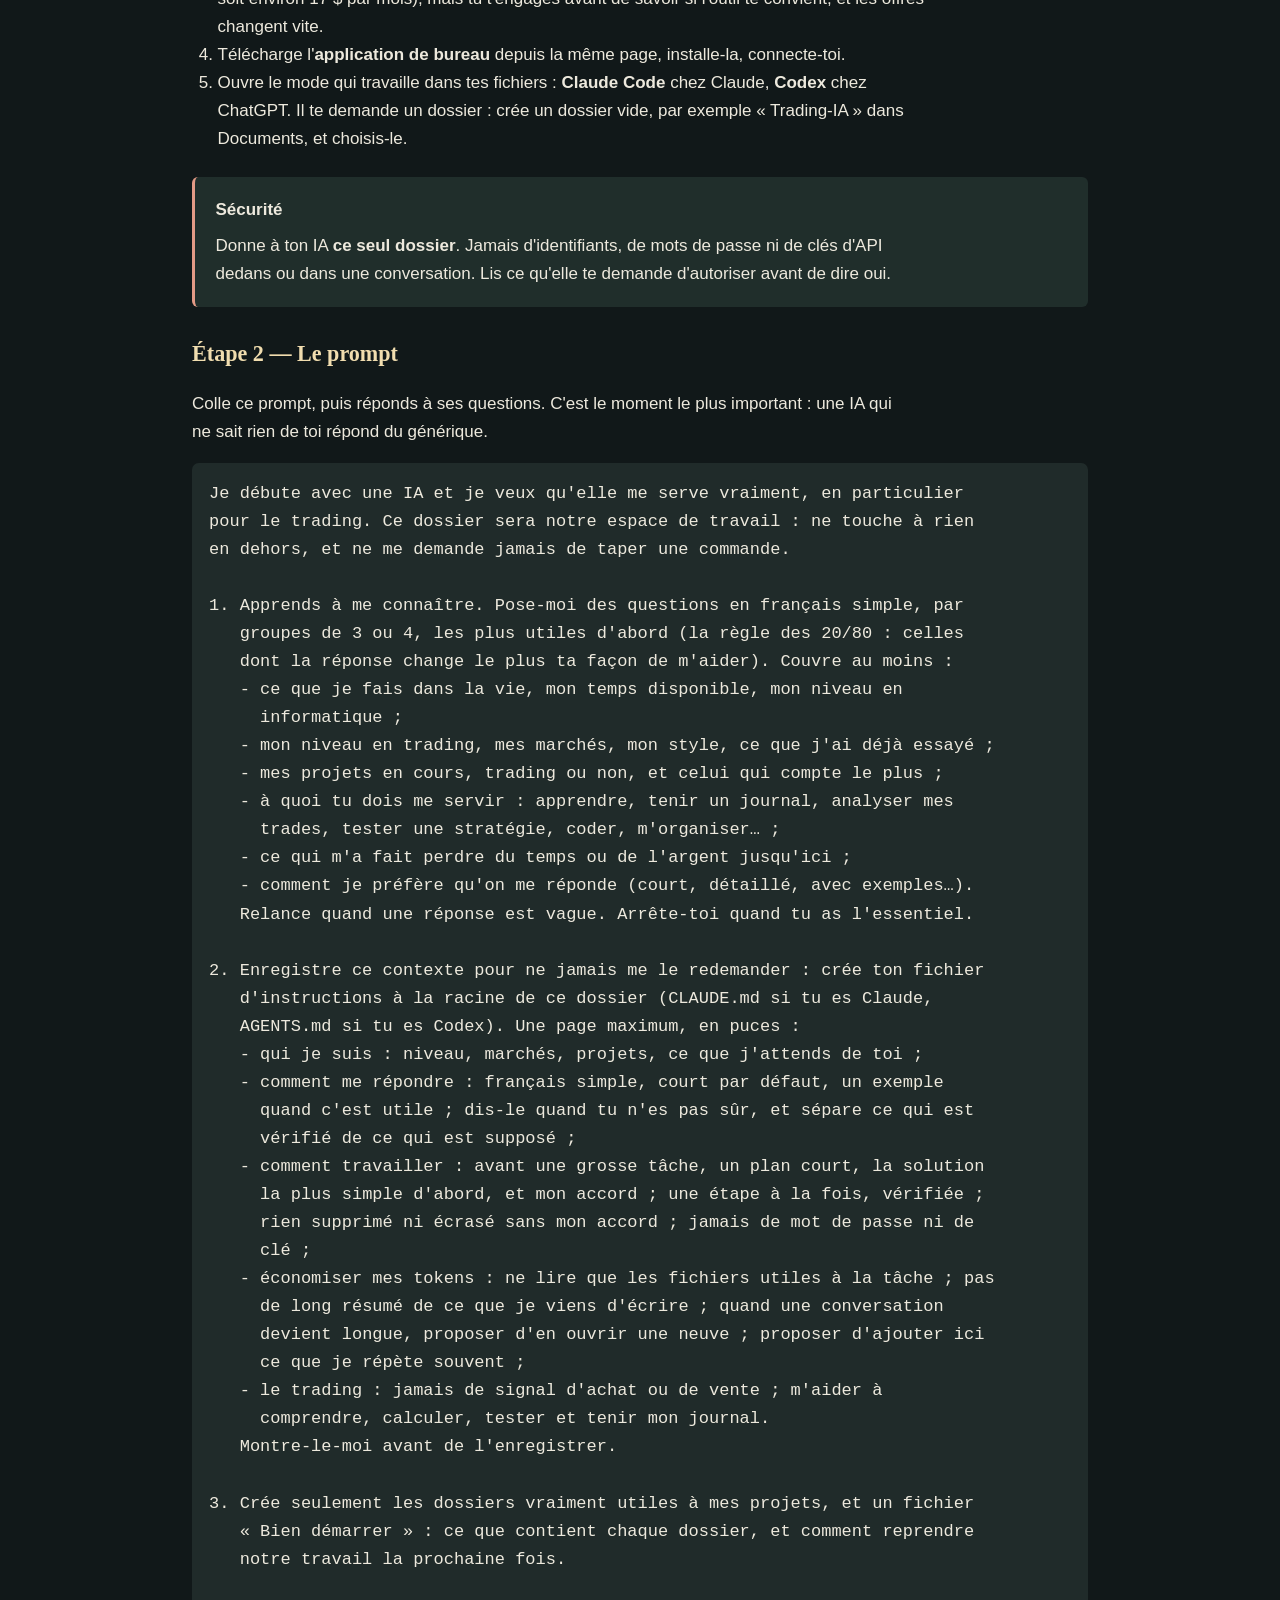
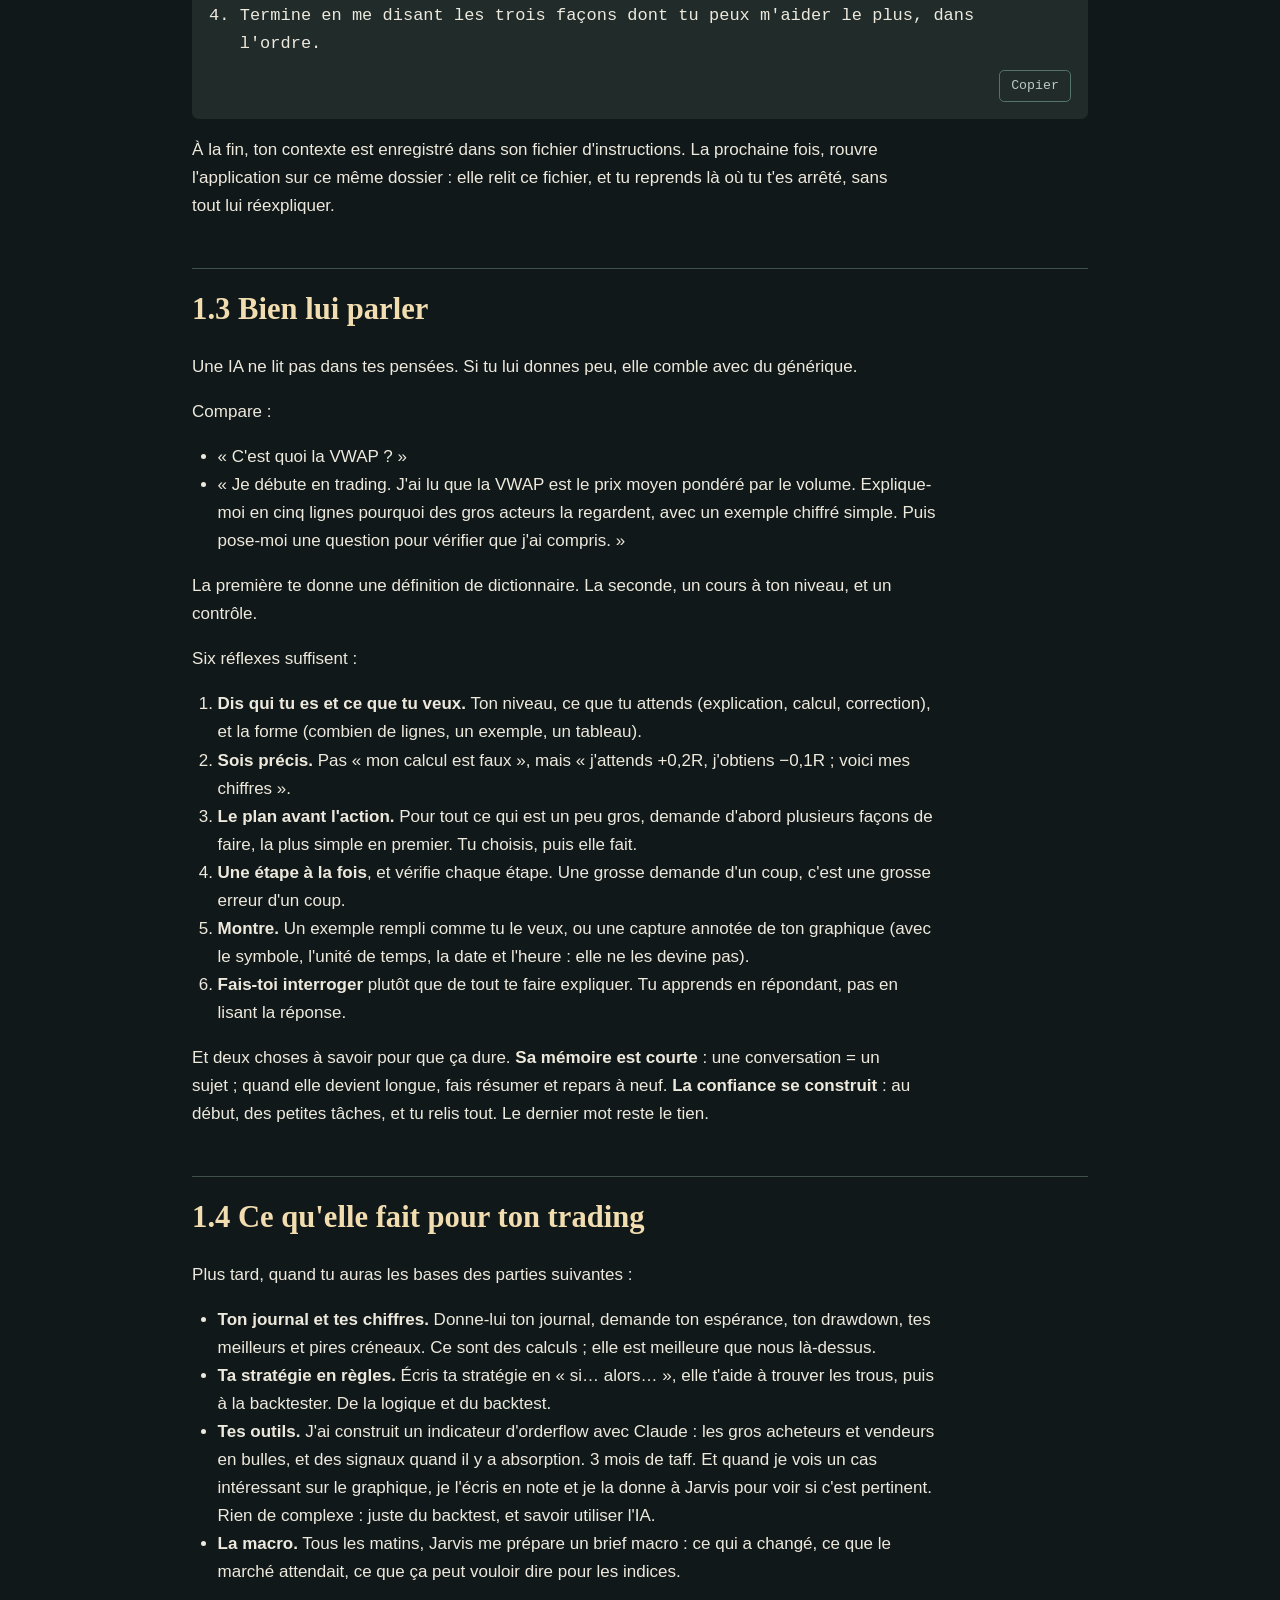
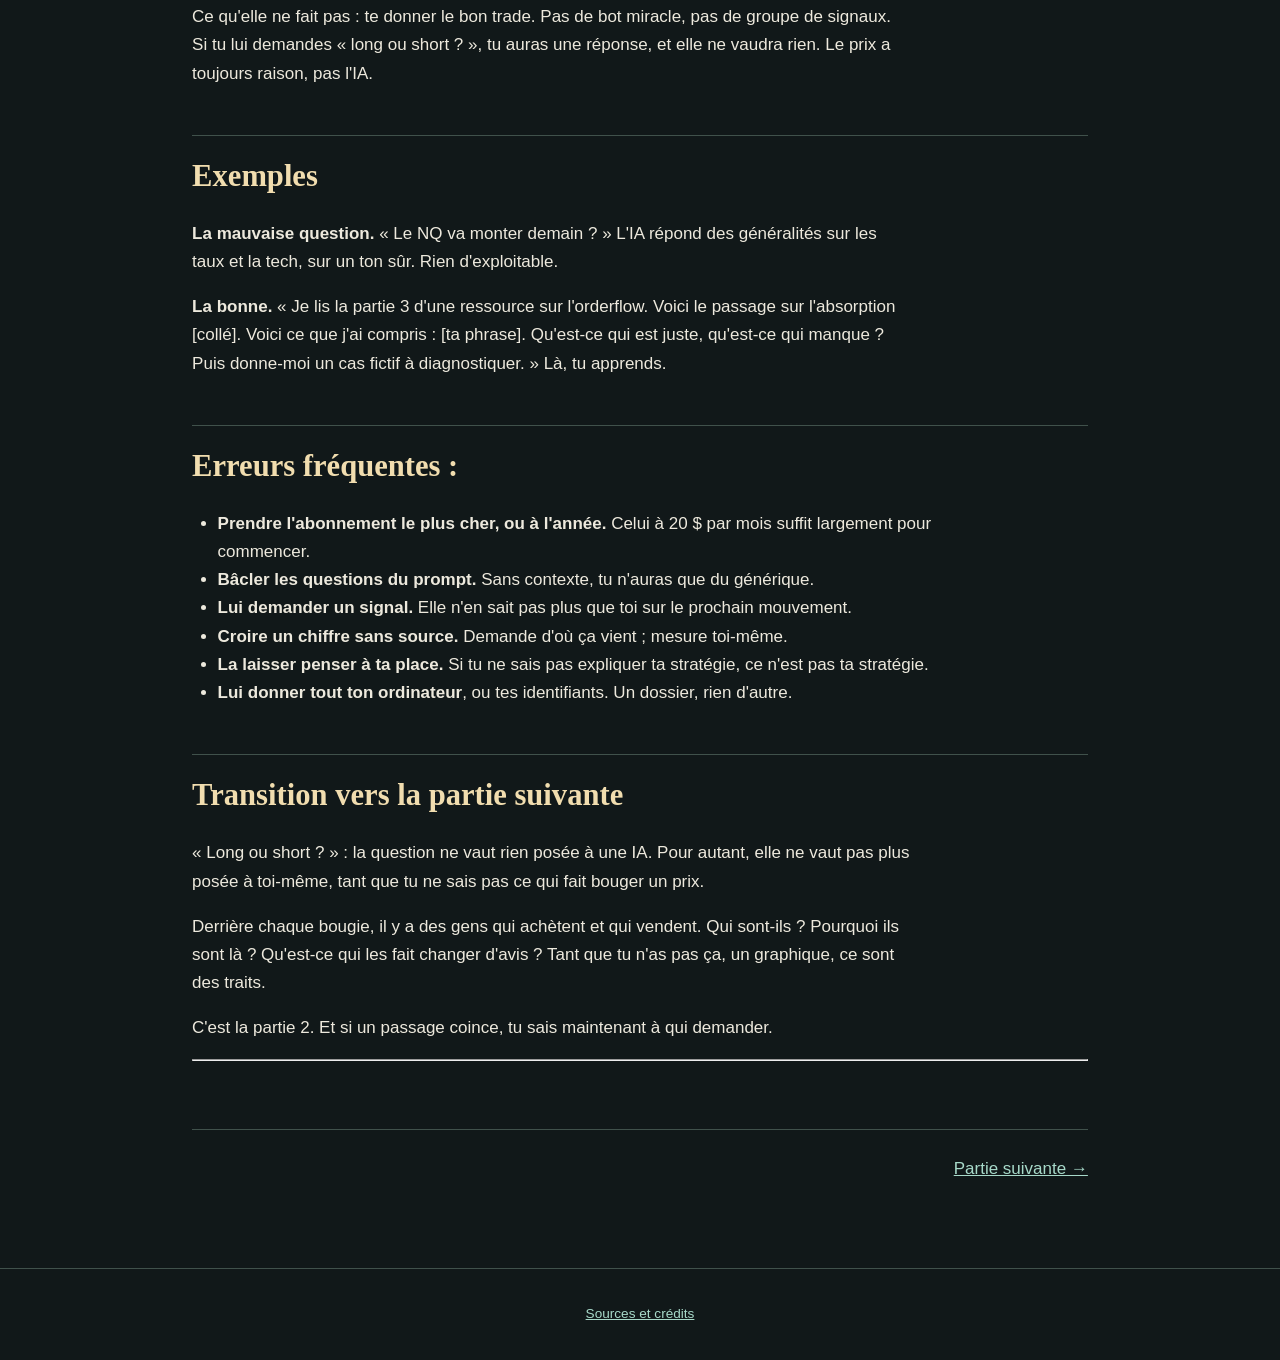
==== commit 1c4a4078: "Version 2.1 du 04/10/2026 : installation en deux étapes et un seul prompt, figures 18 et 20 refaites" ====
--- a/1.html
+++ b/1.html
@@ -3,7 +3,7 @@
 <h2>Ce que tu sauras faire</h2>
 <ul>
 <li>Savoir ce que l'IA fait mieux que toi, et ce qu'elle ne fera jamais à ta place.</li>
-<li>Installer Claude ou ChatGPT, puis ton espace de travail, sans taper une seule commande.</li>
+<li>Installer Claude ou ChatGPT et lui donner ton contexte, avec un seul prompt.</li>
 <li>Écrire une demande qui donne une vraie réponse.</li>
 <li>T'en servir pour apprendre cette ressource, puis pour ton trading.</li>
 </ul>
@@ -16,7 +16,6 @@
 <li><strong>Fichier d'instructions</strong> = un court fichier que l'IA relit au début de chaque conversation : qui tu es, ce que tu veux, ses règles. <code>CLAUDE.md</code> chez Claude, <code>AGENTS.md</code> chez Codex (l'agent de ChatGPT). C'est sa mémoire de toi.</li>
 <li><strong>Tokens</strong> = les morceaux de texte que l'IA lit et écrit. Ton abonnement en donne une quantité limitée ; plus une conversation est longue, plus elle en consomme.</li>
 <li><strong>Hallucination</strong> = une réponse inventée, dite avec la même assurance qu'une vraie.</li>
-<li><strong>VS Code</strong> = un éditeur gratuit, pour ouvrir et relire les fichiers de ton dossier, et parler à ton IA à côté.</li>
 </ul>
 <hr>
 <h2>1.1 Pourquoi l'IA, et pourquoi en premier</h2>
@@ -32,105 +31,72 @@
 <p>Elle est meilleure que nous sur les calculs : les stats d'un journal, un backtest. Elle est mauvaise pour deviner le prochain mouvement ; elle n'en sait pas plus que toi.</p>
 <p>Et le plus gros intérêt est ailleurs. L'IA te pousse à penser en systèmes, en processus clairs. Pour qu'elle t'aide, il faut lui expliquer ce que tu fais, étape par étape ; et si tu n'arrives pas à l'expliquer, c'est que ce n'est pas encore clair pour toi non plus. C'est sans doute le meilleur conseil de toute cette ressource.</p>
 <h2>1.2 Installer</h2>
-<p>Trois étapes : l'application, l'éditeur, puis trois prompts à coller. Compte une heure la première fois.</p>
-<h3>Étape 1 — Choisir et installer l'application</h3>
+<p>Deux étapes : l'application, puis un seul prompt à coller. Compte une demi-heure, questions comprises.</p>
+<h3>Étape 1 — Installer l'application</h3>
 <p>Deux choix, aussi bons l'un que l'autre pour commencer :</p>
 <table><tbody>
 <tr><th></th><th>Claude</th><th>ChatGPT</th></tr>
 <tr><td>Entreprise</td><td>Anthropic</td><td>OpenAI</td></tr>
 <tr><td>Abonnement conseillé</td><td>Pro</td><td>Plus</td></tr>
 <tr><td>Prix au mois</td><td>20 $</td><td>20 $</td></tr>
-<tr><td>L'agent qui travaille dans tes fichiers</td><td>Claude Code</td><td>Codex</td></tr>
+<tr><td>Le mode qui travaille dans tes fichiers</td><td>Claude Code</td><td>Codex</td></tr>
 </tbody></table>
 <ol>
 <li>Va sur le site officiel (claude.ai ou chatgpt.com) et crée ton compte.</li>
 <li>Prends <strong>l'abonnement le moins cher</strong> des deux formules payantes, celui à environ 20 $. Inutile de prendre plus au début : tu ne sauras pas encore t'en servir.</li>
 <li><strong>Paie au mois, pas à l'année.</strong> L'annuel est un peu moins cher (chez Claude, 200 $ d'un coup, soit environ 17 $ par mois), mais tu t'engages avant de savoir si l'outil te convient, et les offres changent vite.</li>
 <li>Télécharge l'<strong>application de bureau</strong> depuis la même page, installe-la, connecte-toi.</li>
+<li>Ouvre le mode qui travaille dans tes fichiers : <strong>Claude Code</strong> chez Claude, <strong>Codex</strong> chez ChatGPT. Il te demande un dossier : crée un dossier vide, par exemple « Trading-IA » dans Documents, et choisis-le.</li>
 </ol>
-<h3>Étape 2 — Les trois prompts</h3>
-<p>Ouvre une nouvelle conversation dans l'application, et colle les prompts <strong>dans l'ordre</strong>, un par un. Attends qu'un prompt soit terminé avant de passer au suivant.</p>
 <aside class="callout callout-warning">
 <p><strong>Sécurité</strong></p>
-<p>Donne à ton IA <strong>un seul dossier</strong>. Jamais d'identifiants, de mots de passe ni de clés d'API dans ce dossier ou dans une conversation. Lis ce qu'elle te demande d'autoriser avant de dire oui.</p>
+<p>Donne à ton IA <strong>ce seul dossier</strong>. Jamais d'identifiants, de mots de passe ni de clés d'API dedans ou dans une conversation. Lis ce qu'elle te demande d'autoriser avant de dire oui.</p>
 </aside>
-<p><strong>Prompt 1 — Qu'elle te connaisse.</strong> Le plus important des trois. Une IA qui ne sait rien de toi répond du générique ; celle-là va te poser des questions jusqu'à avoir le contexte qui compte.</p>
+<h3>Étape 2 — Le prompt</h3>
+<p>Colle ce prompt, puis réponds à ses questions. C'est le moment le plus important : une IA qui ne sait rien de toi répond du générique.</p>
 <pre><code>Je débute avec une IA et je veux qu&#x27;elle me serve vraiment, en particulier
-pour le trading. Avant de me conseiller quoi que ce soit, apprends à me
-connaître.
+pour le trading. Ce dossier sera notre espace de travail : ne touche à rien
+en dehors, et ne me demande jamais de taper une commande.
 
-Pose-moi des questions, en français simple, par petits groupes de 3 ou 4.
-Commence par les plus utiles (la règle des 20/80 : celles dont la réponse
-change le plus la façon dont tu vas m&#x27;aider). Couvre au moins :
-- ce que je fais dans la vie, mon temps disponible, mon niveau en informatique ;
-- mon niveau en trading, mes marchés, mon style, ce que j&#x27;ai déjà essayé ;
-- mes projets en cours, trading ou non, et celui qui compte le plus ;
-- à quoi je veux que tu me serves concrètement : apprendre, tenir un journal,
-  analyser mes trades, tester une stratégie, coder, m&#x27;organiser… ;
-- ce qui m&#x27;a fait perdre du temps ou de l&#x27;argent jusqu&#x27;ici ;
-- comment je préfère qu&#x27;on me réponde (court, détaillé, avec exemples…).
+1. Apprends à me connaître. Pose-moi des questions en français simple, par
+   groupes de 3 ou 4, les plus utiles d&#x27;abord (la règle des 20/80 : celles
+   dont la réponse change le plus ta façon de m&#x27;aider). Couvre au moins :
+   - ce que je fais dans la vie, mon temps disponible, mon niveau en
+     informatique ;
+   - mon niveau en trading, mes marchés, mon style, ce que j&#x27;ai déjà essayé ;
+   - mes projets en cours, trading ou non, et celui qui compte le plus ;
+   - à quoi tu dois me servir : apprendre, tenir un journal, analyser mes
+     trades, tester une stratégie, coder, m&#x27;organiser… ;
+   - ce qui m&#x27;a fait perdre du temps ou de l&#x27;argent jusqu&#x27;ici ;
+   - comment je préfère qu&#x27;on me réponde (court, détaillé, avec exemples…).
+   Relance quand une réponse est vague. Arrête-toi quand tu as l&#x27;essentiel.
 
-Relance quand une réponse est vague. Arrête-toi quand tu as l&#x27;essentiel :
-ne me noie pas sous les questions.
+2. Enregistre ce contexte pour ne jamais me le redemander : crée ton fichier
+   d&#x27;instructions à la racine de ce dossier (CLAUDE.md si tu es Claude,
+   AGENTS.md si tu es Codex). Une page maximum, en puces :
+   - qui je suis : niveau, marchés, projets, ce que j&#x27;attends de toi ;
+   - comment me répondre : français simple, court par défaut, un exemple
+     quand c&#x27;est utile ; dis-le quand tu n&#x27;es pas sûr, et sépare ce qui est
+     vérifié de ce qui est supposé ;
+   - comment travailler : avant une grosse tâche, un plan court, la solution
+     la plus simple d&#x27;abord, et mon accord ; une étape à la fois, vérifiée ;
+     rien supprimé ni écrasé sans mon accord ; jamais de mot de passe ni de
+     clé ;
+   - économiser mes tokens : ne lire que les fichiers utiles à la tâche ; pas
+     de long résumé de ce que je viens d&#x27;écrire ; quand une conversation
+     devient longue, proposer d&#x27;en ouvrir une neuve ; proposer d&#x27;ajouter ici
+     ce que je répète souvent ;
+   - le trading : jamais de signal d&#x27;achat ou de vente ; m&#x27;aider à
+     comprendre, calculer, tester et tenir mon journal.
+   Montre-le-moi avant de l&#x27;enregistrer.
 
-À la fin, écris un résumé intitulé « Mon contexte », en une page maximum,
-que je pourrai te redonner plus tard. Puis dis-moi les trois façons dont tu
-peux m&#x27;aider le plus, dans l&#x27;ordre.</code><button type="button" class="copy-code">Copier</button></pre>
-<p>Garde ce résumé « Mon contexte » : il sert au prompt 3.</p>
-<p><strong>Prompt 2 — Ton espace de travail.</strong> Dans la même conversation.</p>
-<pre><code>Maintenant, aide-moi à installer mon espace de travail, une étape à la fois,
-sans jamais me demander de taper une commande. Attends que je te dise
-« c&#x27;est fait » avant de passer à l&#x27;étape suivante.
+3. Crée seulement les dossiers vraiment utiles à mes projets, et un fichier
+   « Bien démarrer » : ce que contient chaque dossier, et comment reprendre
+   notre travail la prochaine fois.
 
-1. Demande-moi si je suis sur Windows ou Mac.
-2. Aide-moi à créer UN dossier de travail, facile à retrouver (par exemple
-   « Trading-IA » dans Documents). Propose à l&#x27;intérieur une organisation
-   minimale adaptée à « Mon contexte » : seulement les dossiers vraiment
-   utiles, avec leur rôle en une ligne.
-3. Guide-moi pour installer VS Code depuis son site officiel, écran par écran,
-   puis pour y ouvrir ce dossier.
-4. Guide-moi pour installer dans VS Code l&#x27;extension officielle de l&#x27;agent
-   de mon abonnement (Claude Code pour Claude, Codex pour ChatGPT), et pour
-   m&#x27;y connecter avec mon compte.
-5. Propose-moi au plus trois autres extensions ou plugins vraiment utiles
-   pour débuter, en expliquant à quoi sert chacun. Je choisis ; n&#x27;en impose
-   aucun.
-
-Ne déplace, ne supprime et n&#x27;écrase jamais mes fichiers existants.
-Termine en me montrant comment ouvrir l&#x27;agent dans VS Code.</code><button type="button" class="copy-code">Copier</button></pre>
-<p><strong>Prompt 3 — Son fichier d'instructions.</strong> Celui-là, colle-le <strong>dans l'agent, dans VS Code</strong>, avec ton dossier ouvert. Ajoute ton résumé « Mon contexte » juste en dessous.</p>
-<pre><code>Crée à la racine de ce dossier mon fichier d&#x27;instructions (CLAUDE.md si tu es
-Claude, AGENTS.md si tu es Codex), à partir de « Mon contexte » ci-dessous.
-Montre-le-moi avant de l&#x27;enregistrer. Court : une page maximum, en puces.
-
-Il contient :
-1. Qui je suis : niveau, marchés, projets, ce que j&#x27;attends de toi.
-2. Comment me répondre : en français simple ; court par défaut, détaillé si je
-   le demande ; un exemple quand c&#x27;est utile ; dis-le quand tu n&#x27;es pas sûr,
-   et distingue ce qui est vérifié de ce qui est supposé.
-3. Comment travailler :
-   - avant une tâche de plus de quelques étapes, propose un plan court, la
-     solution la plus simple en premier, et attends mon accord ;
-   - une étape à la fois ; vérifie que chaque étape marche avant la suivante ;
-   - ne travaille que dans ce dossier ; ne supprime ni n&#x27;écrase rien sans
-     mon accord ;
-   - jamais de mot de passe, de clé ni de donnée de compte de trading.
-4. Économiser mes tokens et garder de bonnes réponses :
-   - ne relis que les fichiers utiles à la tâche, pas tout le dossier ;
-   - pas de longs résumés de ce que je viens d&#x27;écrire ;
-   - quand la conversation devient longue ou change de sujet, propose-moi de
-     résumer les points clés et de repartir dans une nouvelle conversation ;
-   - ce que je te répète souvent, propose de l&#x27;ajouter à ce fichier.
-5. Le trading : ne me donne jamais de signal d&#x27;achat ou de vente ; aide-moi
-   à comprendre, à calculer, à tester et à tenir mon journal.
-
-Termine par un fichier « Bien démarrer » : où sont mes projets, ce que
-contient chaque dossier, et comment reprendre notre travail la prochaine fois.
-
-Mon contexte :
-[colle ici ton résumé]</code><button type="button" class="copy-code">Copier</button></pre>
-<figure class="capture"><a href="captures/2026-10-04_vscode-interface.png" class="zoom" title="Agrandir"><img src="captures/2026-10-04_vscode-interface.png" alt="VS Code : à gauche tes dossiers et fichiers, au centre le fichier ouvert. L&#x27;agent s&#x27;ouvre dans un panneau à côté." loading="lazy"></a><figcaption>VS Code : à gauche tes dossiers et fichiers, au centre le fichier ouvert. L&#x27;agent s&#x27;ouvre dans un panneau à côté.</figcaption></figure>
-<p>La prochaine fois, tu ouvres ton dossier dans VS Code, puis l'agent : il relit ton fichier d'instructions, et tu reprends là où tu t'es arrêté.</p>
+4. Termine en me disant les trois façons dont tu peux m&#x27;aider le plus, dans
+   l&#x27;ordre.</code><button type="button" class="copy-code">Copier</button></pre>
+<p>À la fin, ton contexte est enregistré dans son fichier d'instructions. La prochaine fois, rouvre l'application sur ce même dossier : elle relit ce fichier, et tu reprends là où tu t'es arrêté, sans tout lui réexpliquer.</p>
 <h2>1.3 Bien lui parler</h2>
 <p>Une IA ne lit pas dans tes pensées. Si tu lui donnes peu, elle comble avec du générique.</p>
 <p>Compare :</p>
@@ -154,7 +120,7 @@
 <ul>
 <li><strong>Ton journal et tes chiffres.</strong> Donne-lui ton journal, demande ton espérance, ton drawdown, tes meilleurs et pires créneaux. Ce sont des calculs ; elle est meilleure que nous là-dessus.</li>
 <li><strong>Ta stratégie en règles.</strong> Écris ta stratégie en « si… alors… », elle t'aide à trouver les trous, puis à la backtester. De la logique et du backtest.</li>
-<li><strong>Tes outils.</strong> J'ai construit mon indicateur d'orderflow avec Claude : les gros acheteurs et vendeurs en bulles, et des signaux quand il y a absorption. 3 mois de taff. Et quand je vois un cas intéressant sur mon graphique, je l'écris en note et je la donne à Jarvis, mon assistant IA, pour voir si c'est pertinent. Rien de complexe : juste du backtest, et savoir utiliser l'IA.</li>
+<li><strong>Tes outils.</strong> J'ai construit un indicateur d'orderflow avec Claude : les gros acheteurs et vendeurs en bulles, et des signaux quand il y a absorption. 3 mois de taff. Et quand je vois un cas intéressant sur le graphique, je l'écris en note et je la donne à Jarvis pour voir si c'est pertinent. Rien de complexe : juste du backtest, et savoir utiliser l'IA.</li>
 <li><strong>La macro.</strong> Tous les matins, Jarvis me prépare un brief macro : ce qui a changé, ce que le marché attendait, ce que ça peut vouloir dire pour les indices.</li>
 </ul>
 <p>Ce qu'elle ne fait pas : te donner le bon trade. Pas de bot miracle, pas de groupe de signaux. Si tu lui demandes « long ou short ? », tu auras une réponse, et elle ne vaudra rien. Le prix a toujours raison, pas l'IA.</p>
@@ -164,7 +130,7 @@
 <h2>Erreurs fréquentes :</h2>
 <ul>
 <li><strong>Prendre l'abonnement le plus cher, ou à l'année.</strong> Celui à 20 $ par mois suffit largement pour commencer.</li>
-<li><strong>Sauter le prompt 1.</strong> Sans contexte, tu n'auras que du générique.</li>
+<li><strong>Bâcler les questions du prompt.</strong> Sans contexte, tu n'auras que du générique.</li>
 <li><strong>Lui demander un signal.</strong> Elle n'en sait pas plus que toi sur le prochain mouvement.</li>
 <li><strong>Croire un chiffre sans source.</strong> Demande d'où ça vient ; mesure toi-même.</li>
 <li><strong>La laisser penser à ta place.</strong> Si tu ne sais pas expliquer ta stratégie, ce n'est pas ta stratégie.</li>
--- a/style.css
+++ b/style.css
@@ -1,5 +1,5 @@
 :root{font-family:Inter,Segoe UI,Arial,sans-serif;color:#ede9dd;background:#111819;font-size:17px;line-height:1.65}*{box-sizing:border-box}body{margin:0}a{color:#a7d9c9}a:hover{color:#fff}header{background:#162223;border-bottom:1px solid #38504c;padding:1rem max(1rem,calc((100vw - 1120px)/2));position:relative}.brand{display:block;color:#e7d4aa;text-decoration:none;font-weight:700;letter-spacing:.04em;margin-bottom:.7rem}nav[aria-label=Sommaire]{display:flex;gap:.6rem;flex-wrap:wrap}nav[aria-label=Sommaire] a{font-size:.78rem;line-height:1.25;padding:.45rem .55rem;border:1px solid #41625b;border-radius:.35rem;text-decoration:none;color:#cae2d9}.active,nav a:hover{background:#29463f}main{max-width:940px;margin:auto;padding:2.5rem 1.3rem 5rem}h1,h2,h3{font-family:Georgia,serif;line-height:1.2;color:#f1ddaf}h1{font-size:clamp(2.2rem,5vw,3.7rem)}h2{font-size:1.8rem;margin-top:2.8rem;border-top:1px solid #40514b;padding-top:1.3rem}h3{font-size:1.3rem;margin-top:2rem}p,li{max-width:76ch}ul,ol{padding-left:1.5rem}blockquote{background:#23312e;border-left:4px solid #b7ad79;margin:1.4rem 0;padding:.5rem 1.2rem}blockquote p{margin:.5rem 0}mark{background:#665330;color:#fff0c8;padding:.05rem .2rem}table{display:block;overflow-x:auto;border-collapse:collapse;max-width:100%;font-size:.88rem}th,td{border:1px solid #50635d;padding:.45rem .65rem;min-width:120px}th{background:#23312e}code{font-family:Consolas,monospace}pre{overflow-x:auto;background:#202b2a;padding:1rem;border-radius:.4rem}pre code{white-space:pre-wrap}.draft{border-left:3px solid #cfad6c;padding:.6rem 1rem;background:#2b2922;color:#f3dfb5}.figure{border:1px solid #547469;background:#1b2a28;border-radius:1rem;padding:1rem;margin:2rem 0}.figure figcaption{font-family:Georgia,serif;font-size:1.35rem;color:#f1ddaf;font-weight:700}.figure ol{display:grid;grid-template-columns:repeat(4,minmax(0,1fr));gap:.65rem;list-style:none;padding:0}.figure li{background:#29413b;border-top:4px solid #c8af75;border-radius:.45rem;padding:.8rem;min-height:10rem}.figure li strong{display:block;color:#fff}.figure li p{font-size:.84rem;margin:.5rem 0}.step{display:block;color:#d6bf89;font-size:1.5rem;font-weight:800}.figure small{color:#b9cbc3}.pager{display:flex;justify-content:space-between;gap:1rem;border-top:1px solid #40514b;padding-top:1.5rem;margin-top:4rem}.toc{display:grid;grid-template-columns:repeat(2,minmax(0,1fr));gap:.7rem;margin:2rem 0}.toc a{border:1px solid #547469;padding:1rem;border-radius:.5rem;text-decoration:none}footer{border-top:1px solid #40514b;text-align:center;padding:2rem;color:#b6c5bd;font-size:.8rem}.skip{position:absolute;left:-10000px}.skip:focus{left:1rem;top:1rem;background:#fff;color:#111;padding:.5rem;z-index:10}@media(max-width:680px){main{padding:1.3rem 1rem 3rem}nav[aria-label=Sommaire]{overflow-x:auto;flex-wrap:nowrap;padding-bottom:.3rem}nav[aria-label=Sommaire] a{white-space:nowrap}.figure ol,.toc{grid-template-columns:1fr 1fr}.figure li{min-height:0}}@media(max-width:420px){.figure ol,.toc{grid-template-columns:1fr}}
-.capture{margin:2rem 0}.capture img{display:block;max-width:100%;height:auto;border:1px solid #547469;border-radius:.4rem}.capture figcaption{font-size:.84rem;color:#b9cbc3;margin-top:.5rem}
+.capture,.figure{max-width:calc(76ch + 6rem)}.capture{margin:2rem 0}.capture img{display:block;max-width:100%;height:auto;border:1px solid #547469;border-radius:.4rem}.capture figcaption{font-size:.84rem;color:#b9cbc3;margin-top:.5rem}
 
 /* Figures animées : couleurs de la charte existante, un geste par état. */
 .scene{display:block;width:100%;height:auto;margin:.4rem 0 .8rem;font-family:inherit}
@@ -7,7 +7,7 @@
 .scene .grille{stroke:#40514b;stroke-width:1}.scene .cadre{fill:#1f302d;stroke:#40514b}.scene .boite{fill:#29413b;stroke:#547469}
 .scene .jeton{fill:#b9cbc3}.scene .barre,.scene .vol{fill:#6f8d85}.scene .bougie{fill:#a7d9c9}.scene .point{fill:#a7d9c9}
 .scene .or-plein,.scene .tete{fill:#c8af75}.scene .prix{stroke:#ede9dd;stroke-width:2.5}.scene .vwap{stroke:#c8af75;stroke-width:3}
-#figure-18 .scene text.k4{fill:#1f302d}
+.scene .sombre{fill:#1f302d}
 .scene .bande{stroke:#c8af75;stroke-width:1.5;stroke-dasharray:6 5}.scene .repere{stroke:#c8af75;stroke-width:1.5;stroke-dasharray:5 5}
 .scene .fleche,.scene .fleche-up,.scene .retour{stroke:#c8af75;stroke-width:2}.scene .fleche-up{stroke:#8fd1b4}.scene .retour{stroke-dasharray:6 5}
 .scene .up-l{stroke:#8fd1b4;stroke-width:3}.scene .or-l{stroke:#c8af75;stroke-width:3}.scene .dn-l{stroke:#e39a86;stroke-width:3}
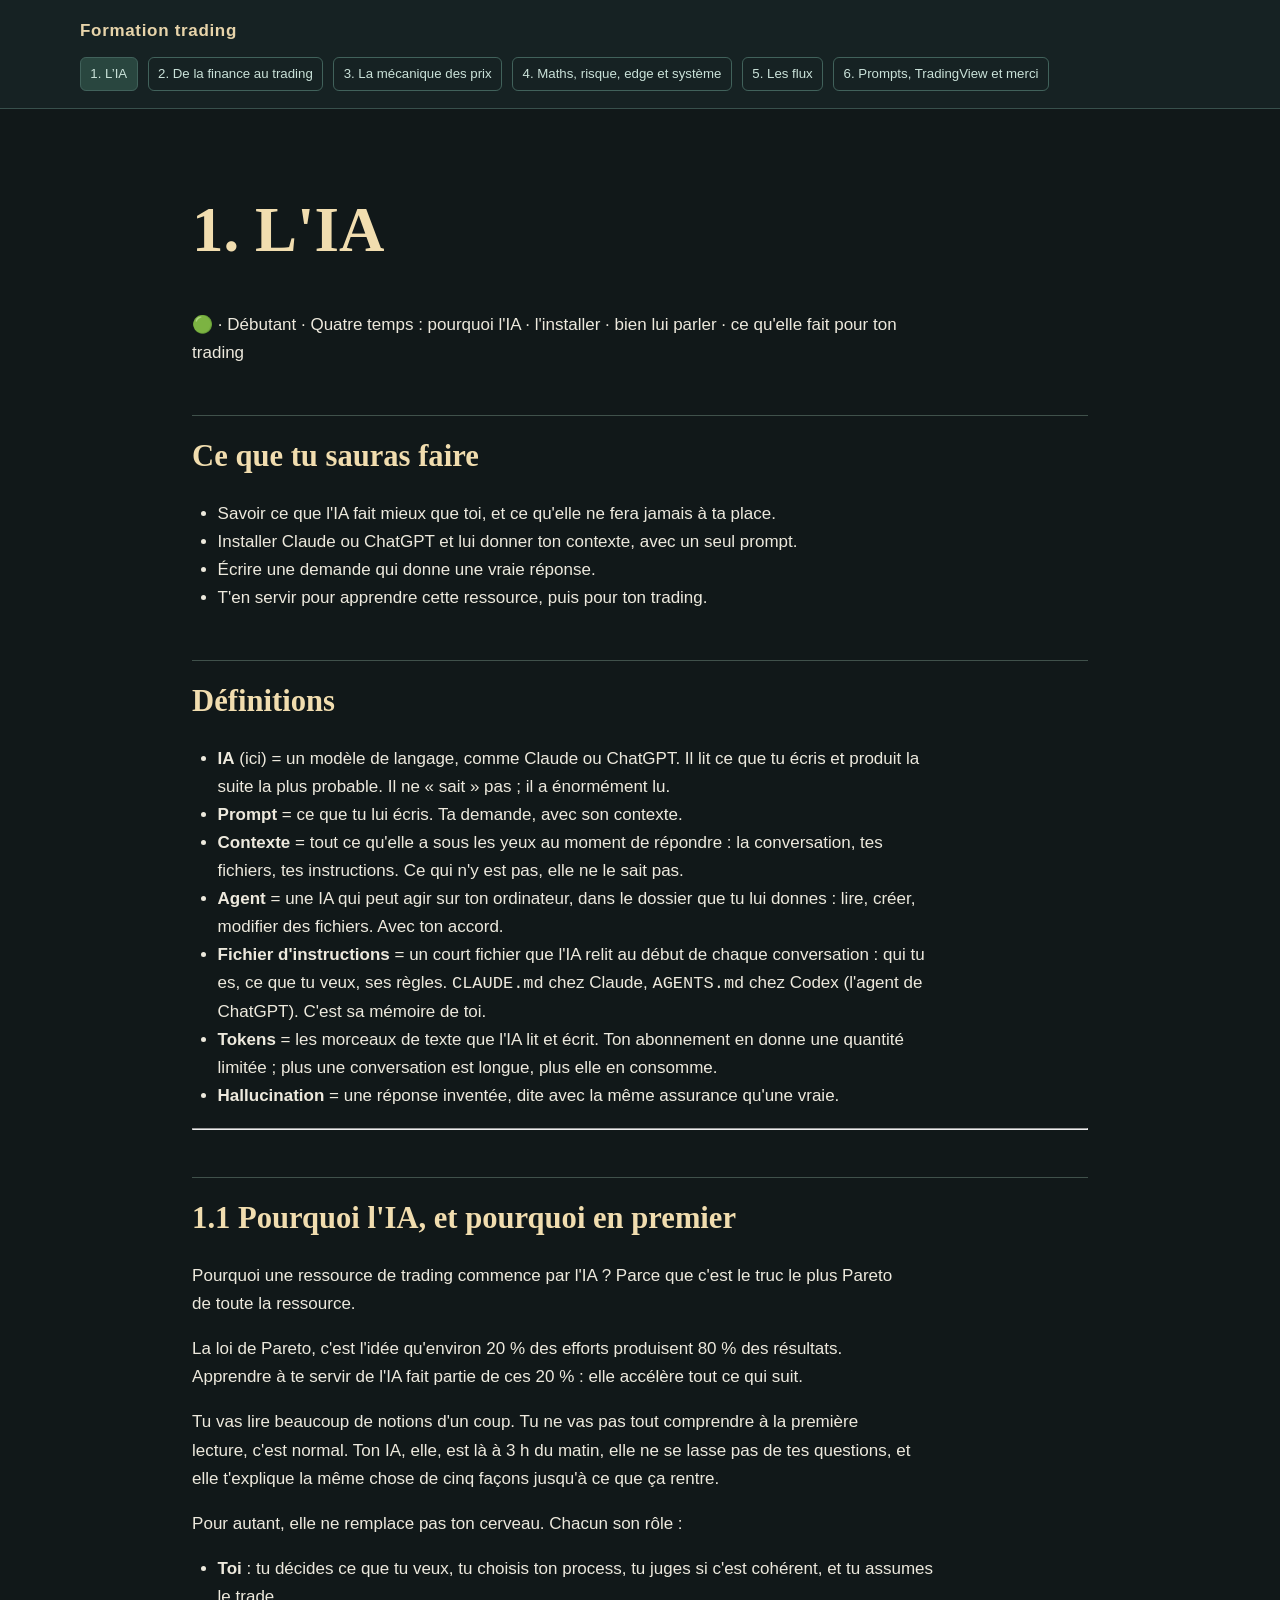
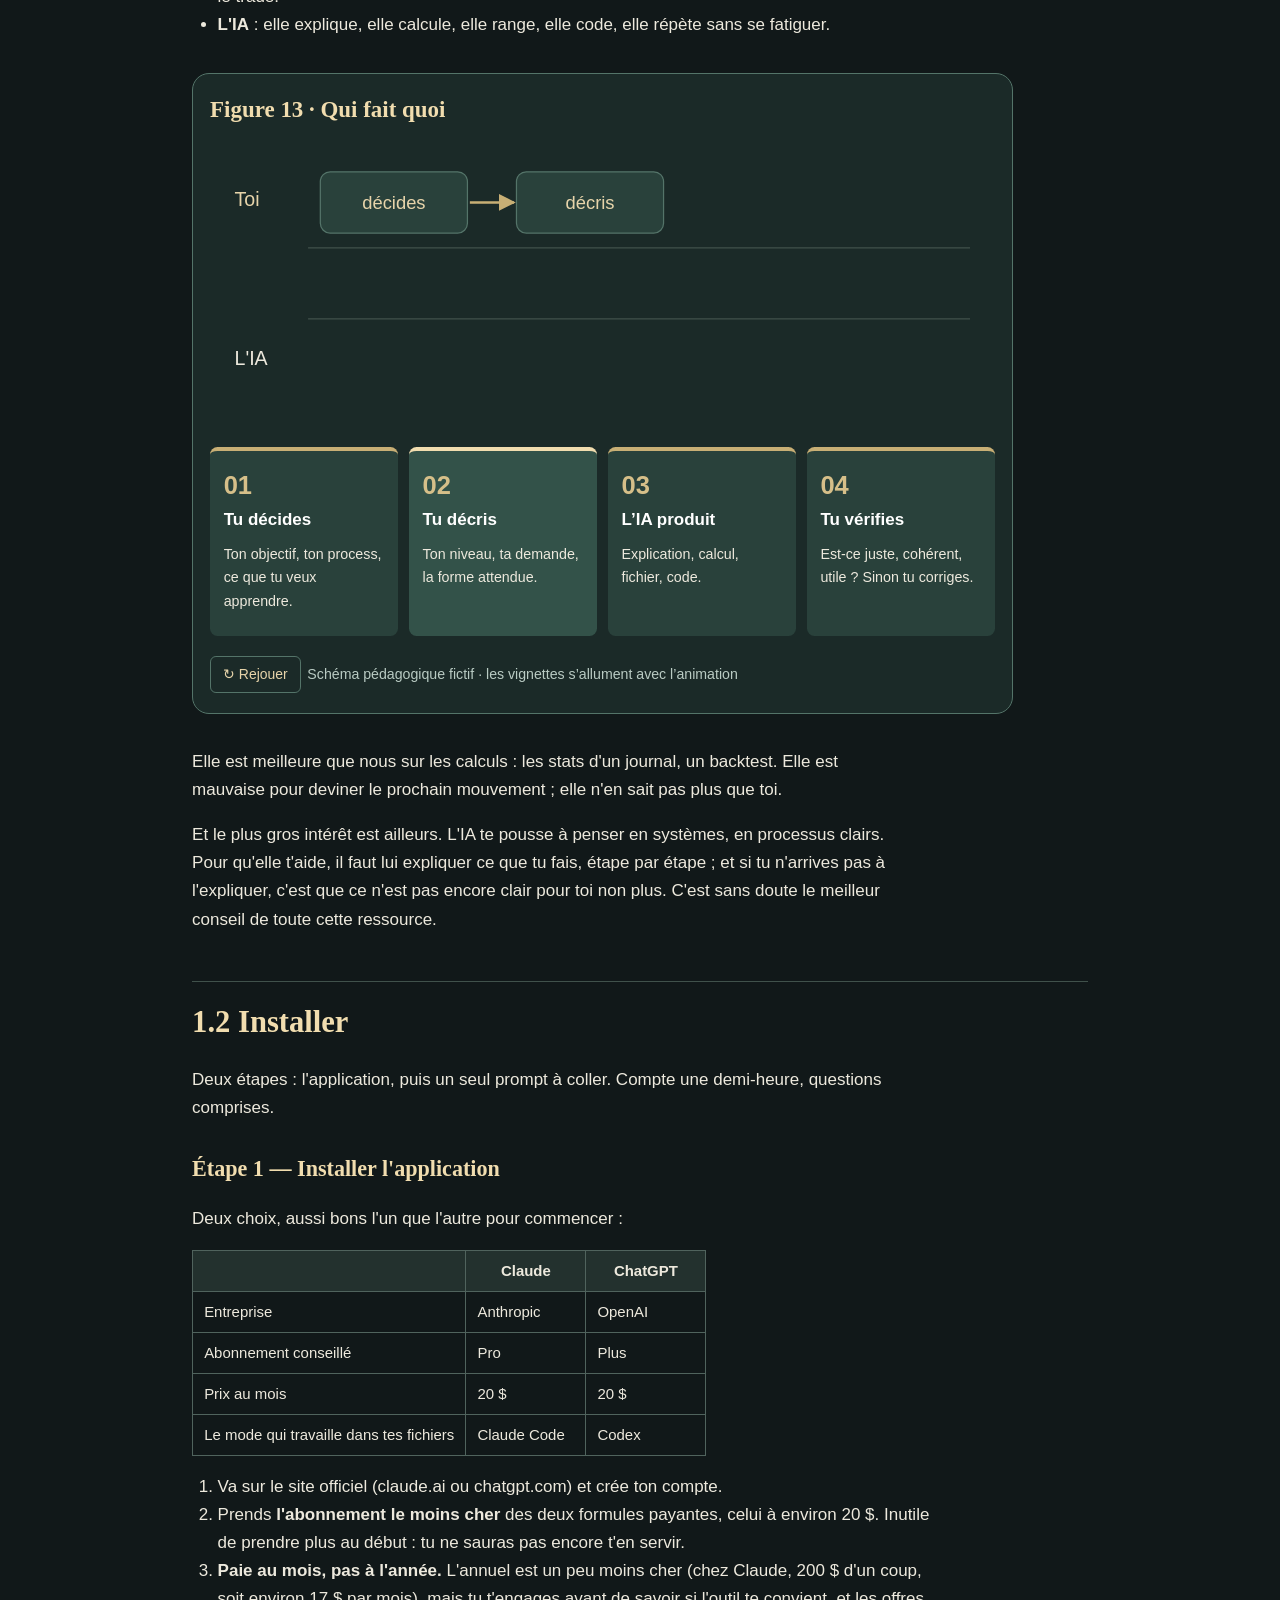
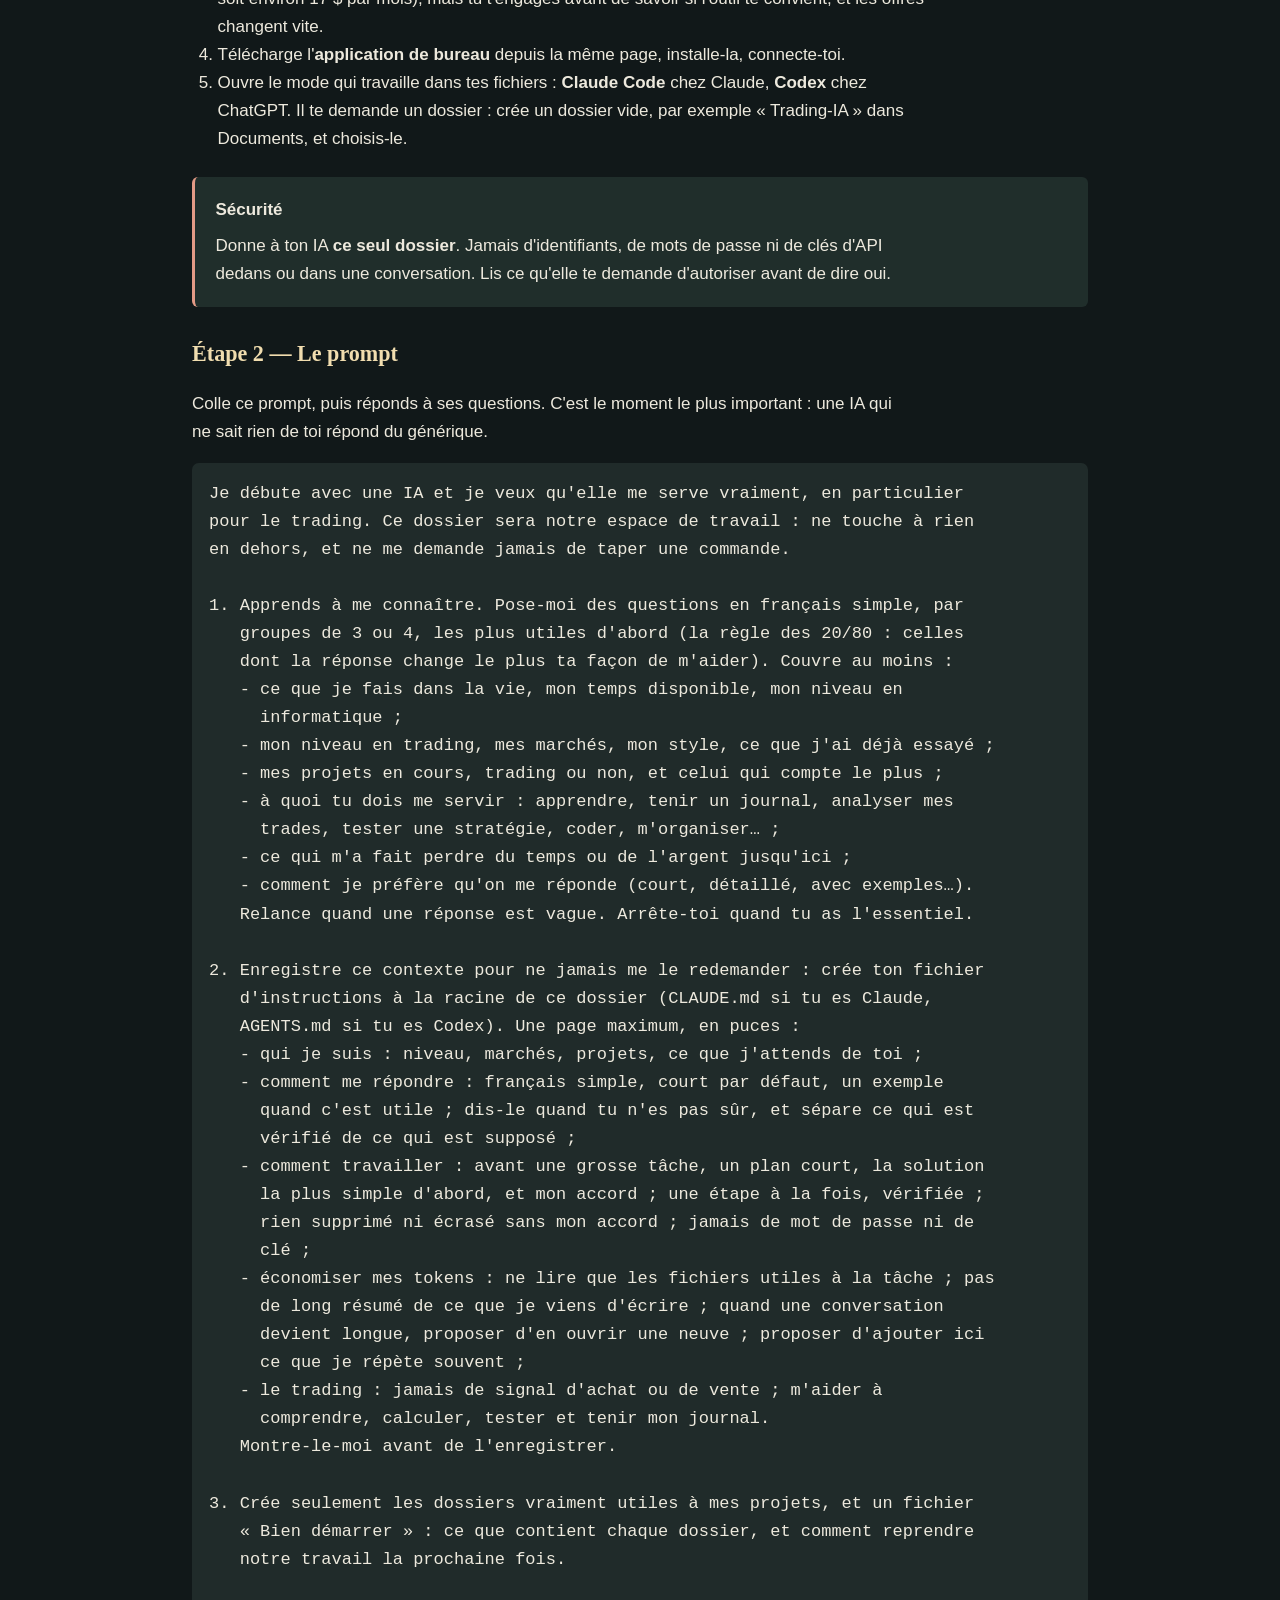
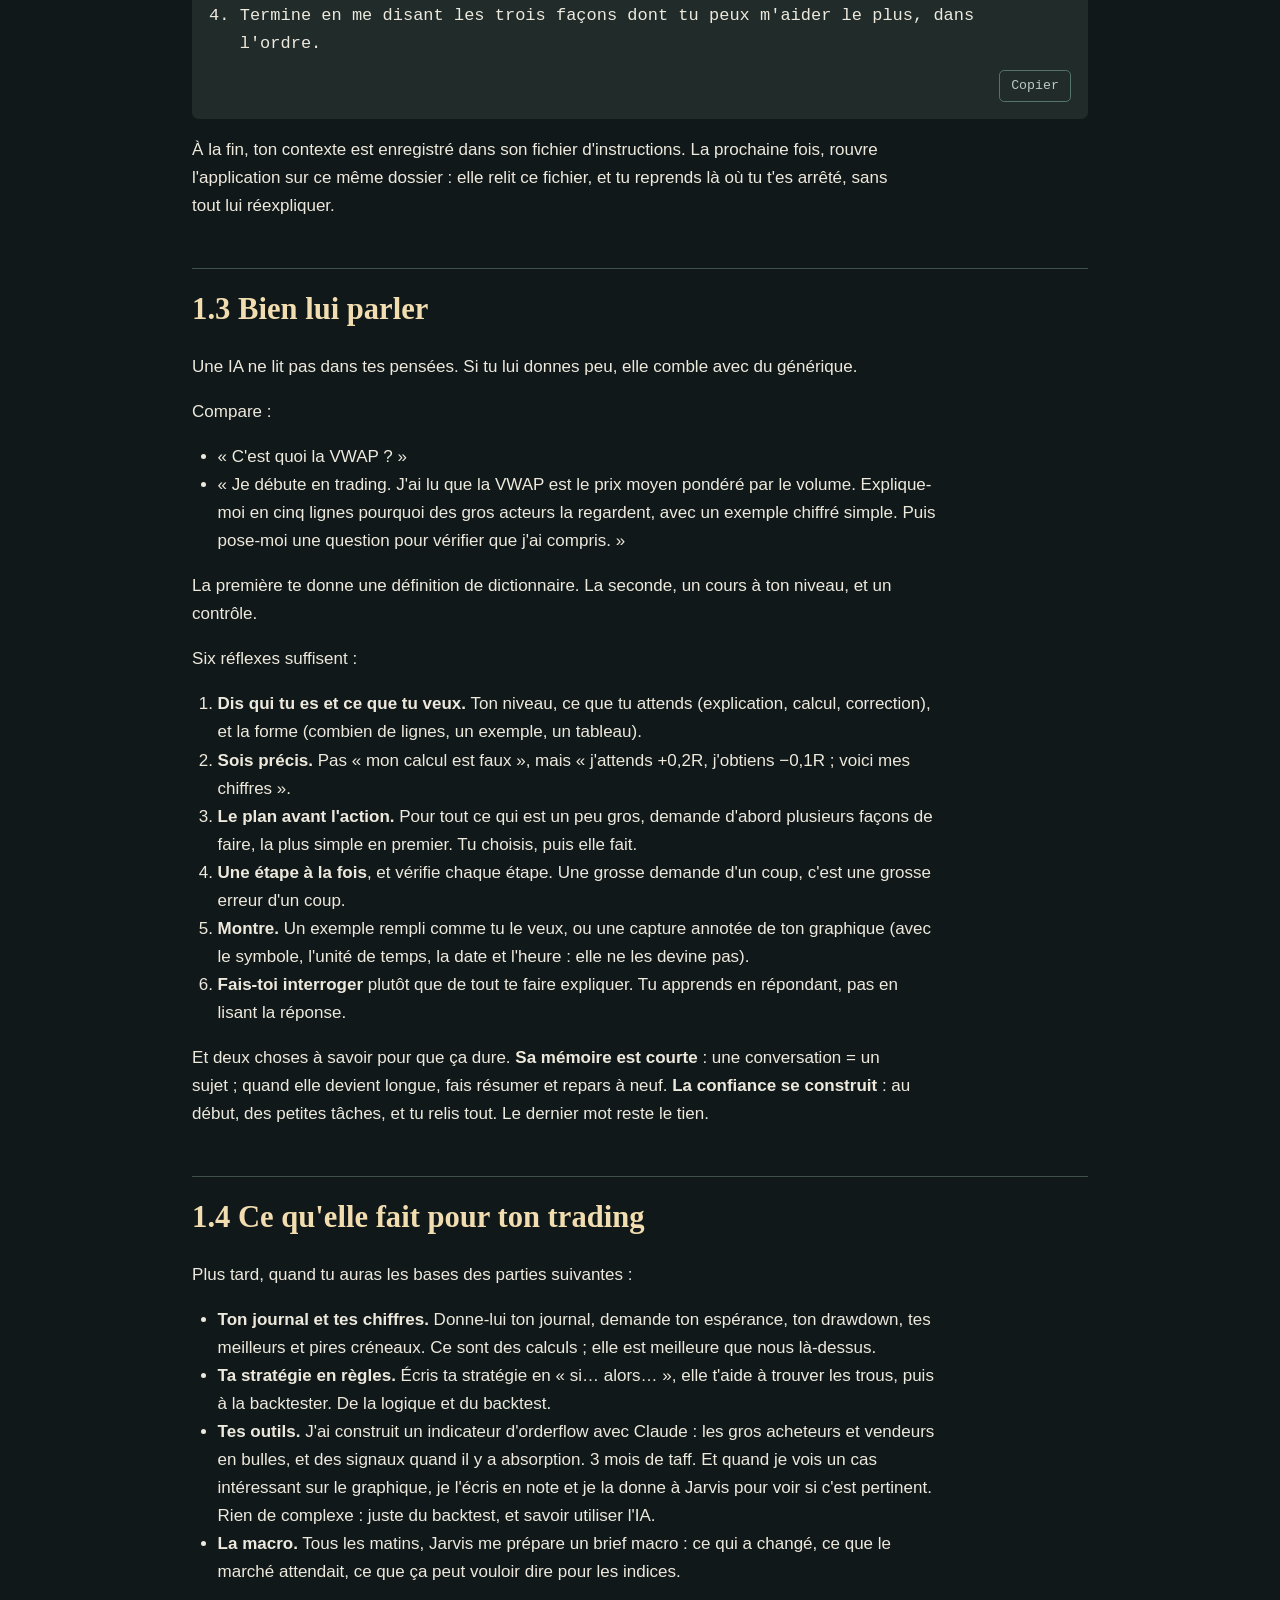
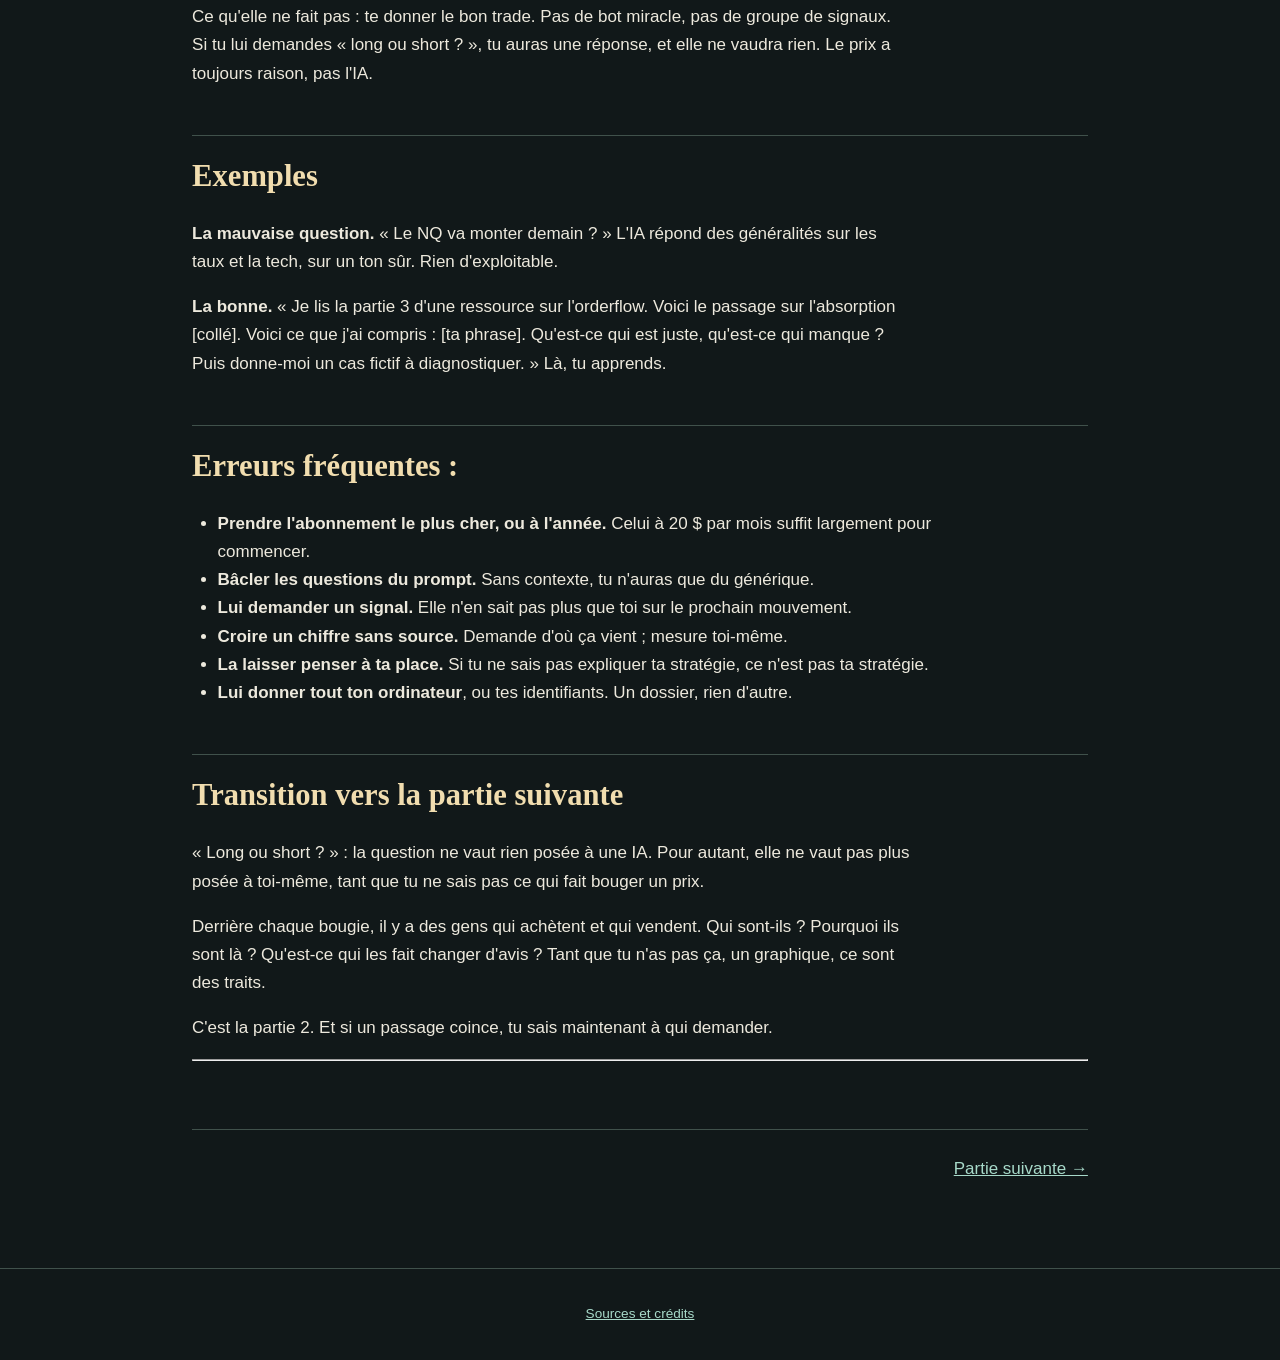
==== commit 75ced1f0: "Version 2.2 du 04/10/2026 : figure 18 élargie et en relief, prise en main de TradingView et indicate" ====
--- a/1.html
+++ b/1.html
@@ -1,4 +1,4 @@
-<!doctype html><html lang="fr"><head><meta charset="utf-8"><meta name="viewport" content="width=device-width, initial-scale=1"><title>1. L’IA · Formation trading</title><link rel="stylesheet" href="style.css"></head><body><a class="skip" href="#contenu">Aller au contenu</a><header><a class="brand" href="index.html">Formation trading</a><nav aria-label="Sommaire"><a href="1.html" class="active">1. L’IA</a><a href="2.html" class="">2. De la finance au trading</a><a href="3.html" class="">3. La mécanique des prix</a><a href="4.html" class="">4. Maths, risque, edge et système</a><a href="5.html" class="">5. Les flux</a><a href="6.html" class="">6. Prompts, conclusion et merci</a></nav></header><main id="contenu"><h1>1. L'IA</h1>
+<!doctype html><html lang="fr"><head><meta charset="utf-8"><meta name="viewport" content="width=device-width, initial-scale=1"><title>1. L’IA · Formation trading</title><link rel="stylesheet" href="style.css"></head><body><a class="skip" href="#contenu">Aller au contenu</a><header><a class="brand" href="index.html">Formation trading</a><nav aria-label="Sommaire"><a href="1.html" class="active">1. L’IA</a><a href="2.html" class="">2. De la finance au trading</a><a href="3.html" class="">3. La mécanique des prix</a><a href="4.html" class="">4. Maths, risque, edge et système</a><a href="5.html" class="">5. Les flux</a><a href="6.html" class="">6. Prompts, TradingView et merci</a></nav></header><main id="contenu"><h1>1. L'IA</h1>
 <p>🟢 · Débutant · Quatre temps : pourquoi l'IA · l'installer · bien lui parler · ce qu'elle fait pour ton trading</p>
 <h2>Ce que tu sauras faire</h2>
 <ul>
--- a/style.css
+++ b/style.css
@@ -51,3 +51,8 @@
 .choix button[aria-pressed="true"]{background:#335249;border-color:#f1ddaf}
 
 #figure-14>small:last-child,#figure-15>small:last-child{display:none}
+
+/* Figure 18 : plus large que la colonne, en relief. */
+.scene .dalle{fill:url(#dalle18);stroke:#5d8278}
+@media(min-width:1000px){#figure-18{max-width:none;width:min(1100px,calc(100vw - 3rem));margin-left:calc(50% - min(550px,calc(50vw - 1.5rem)))}}
+@media(max-width:680px){#figure-18 .scene{min-width:760px}}
